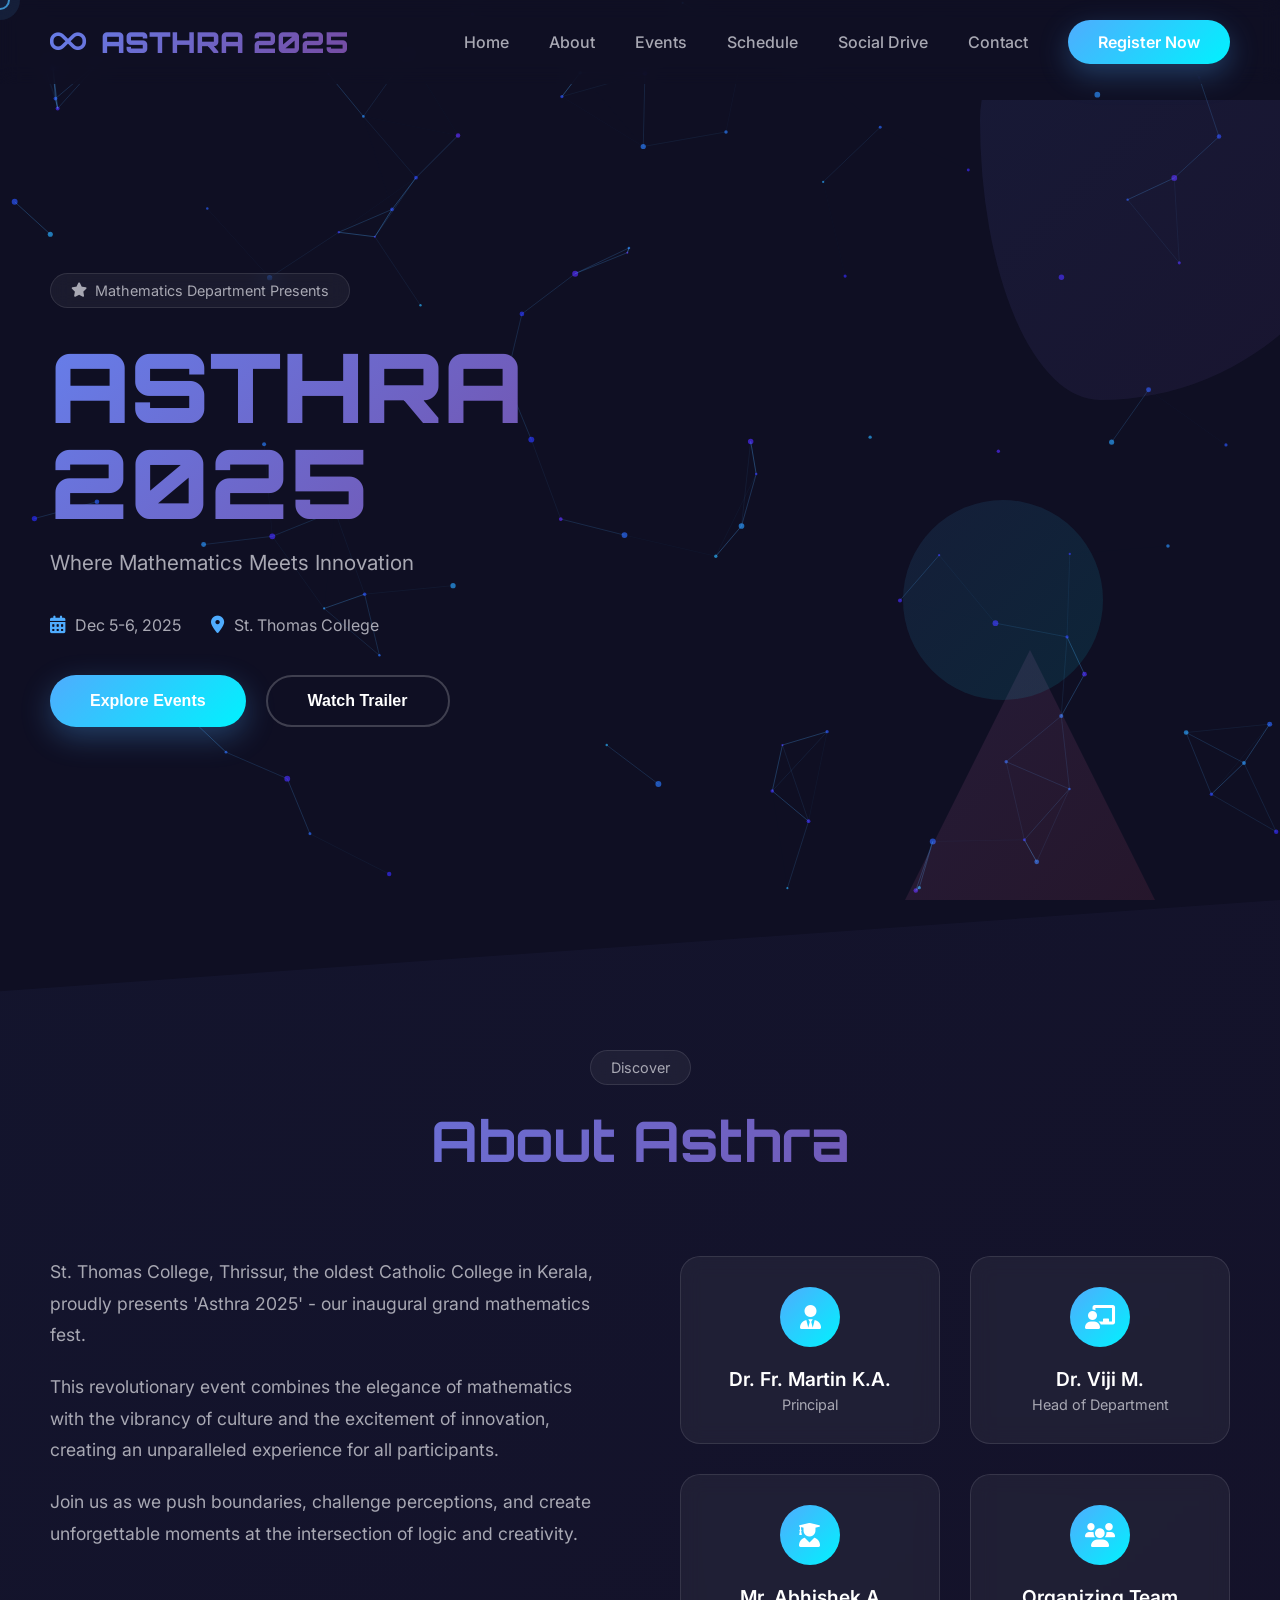
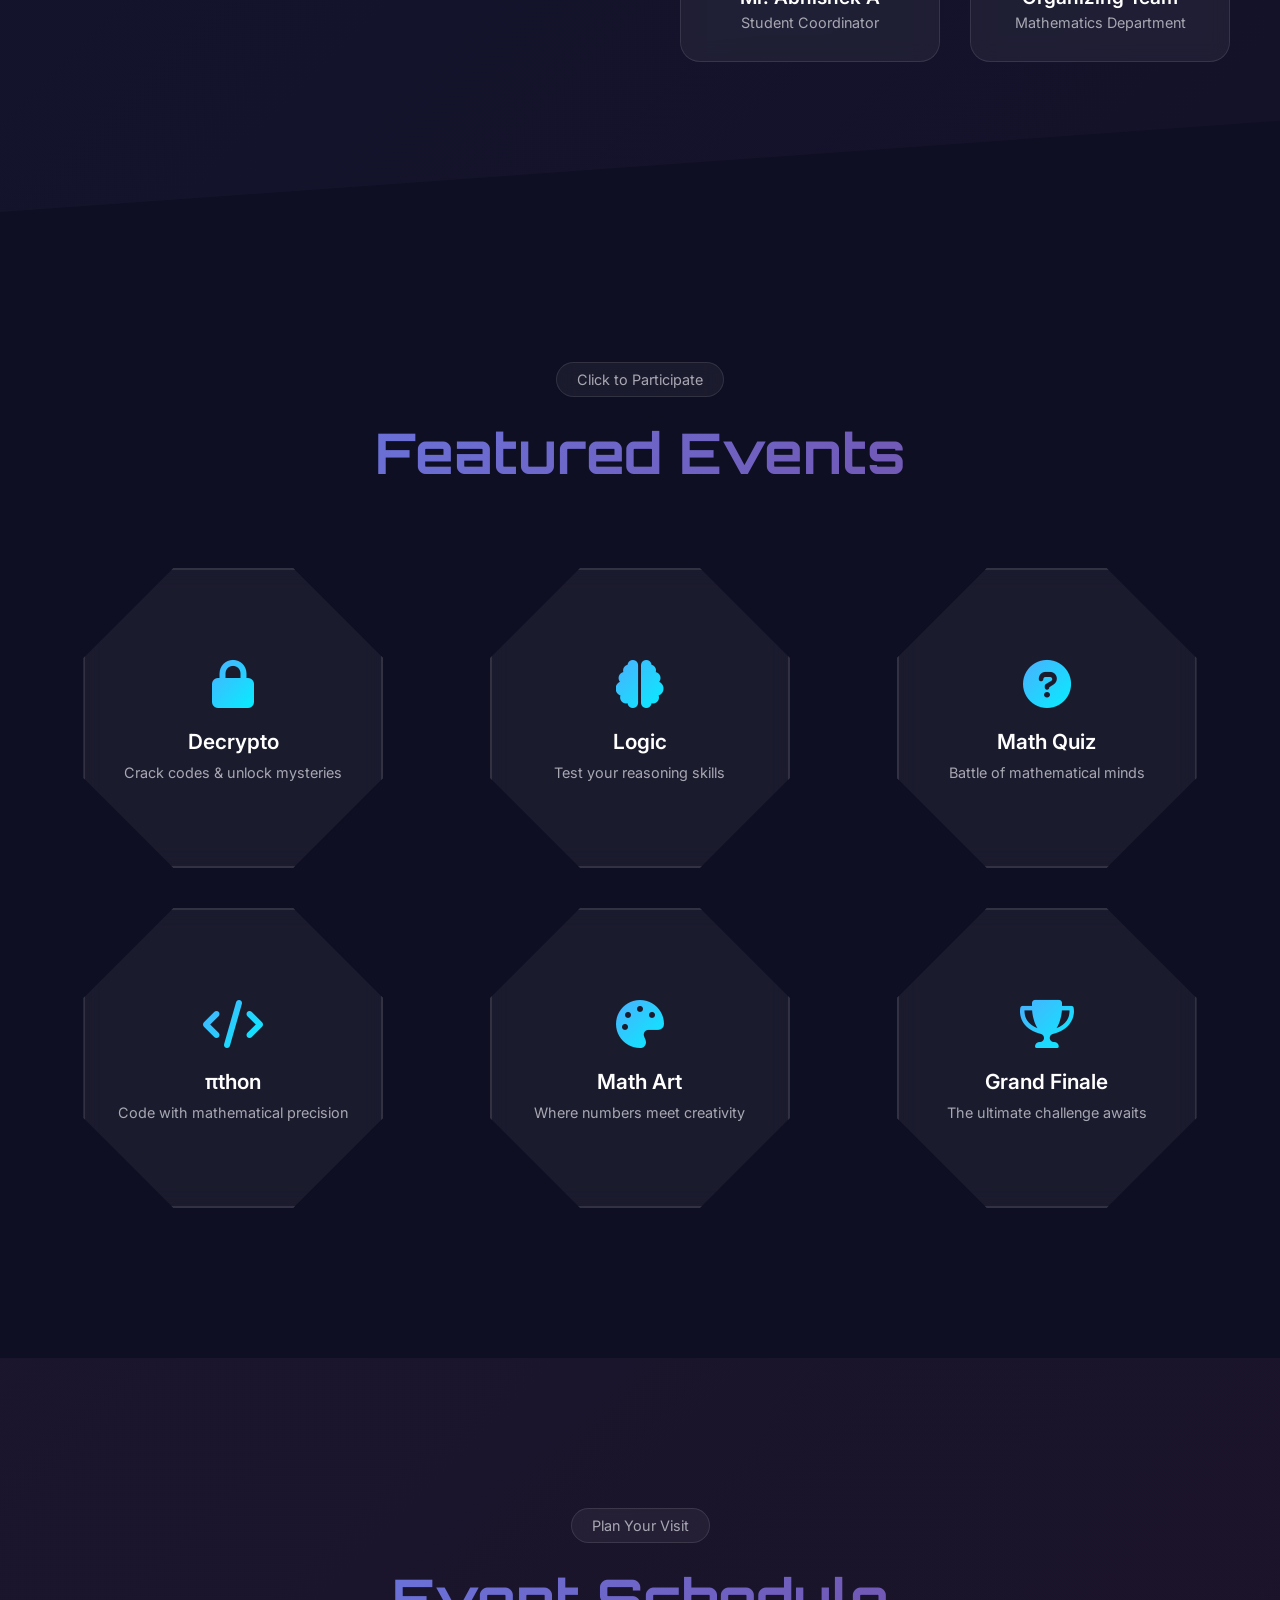
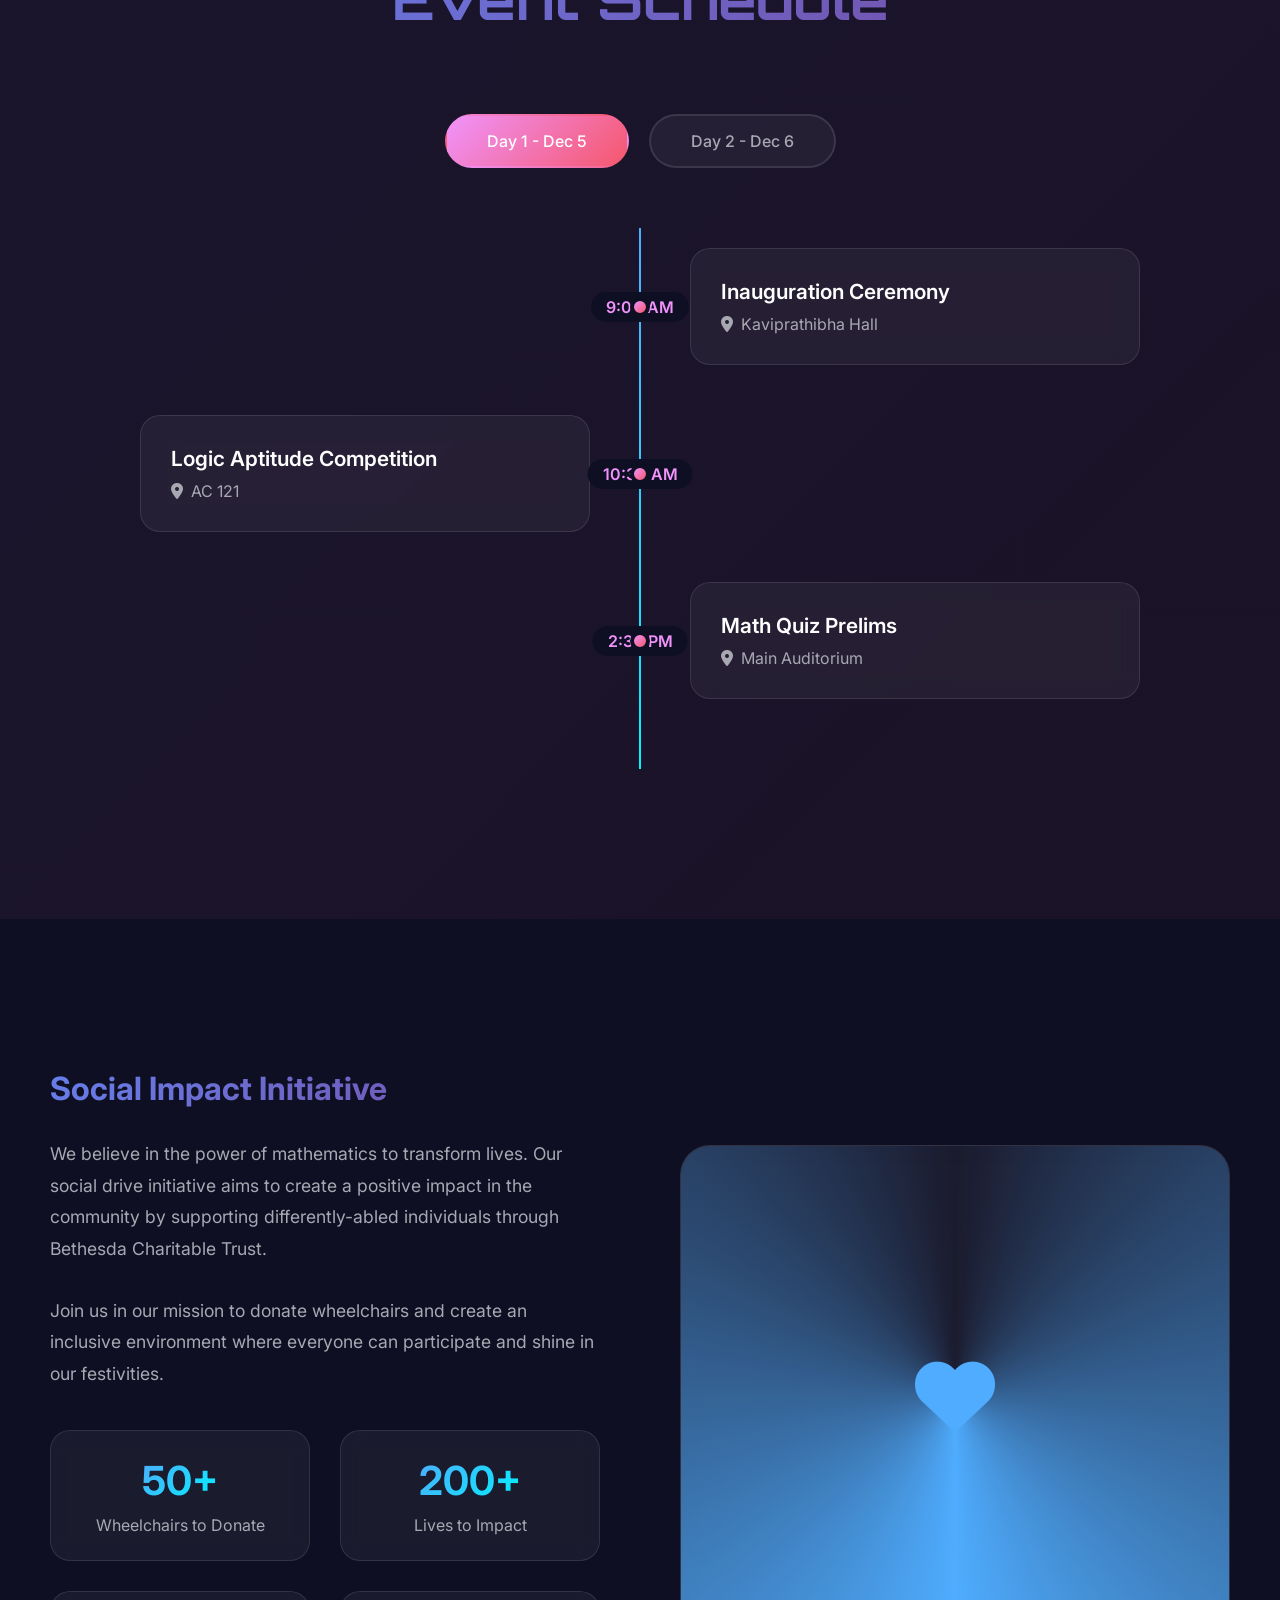
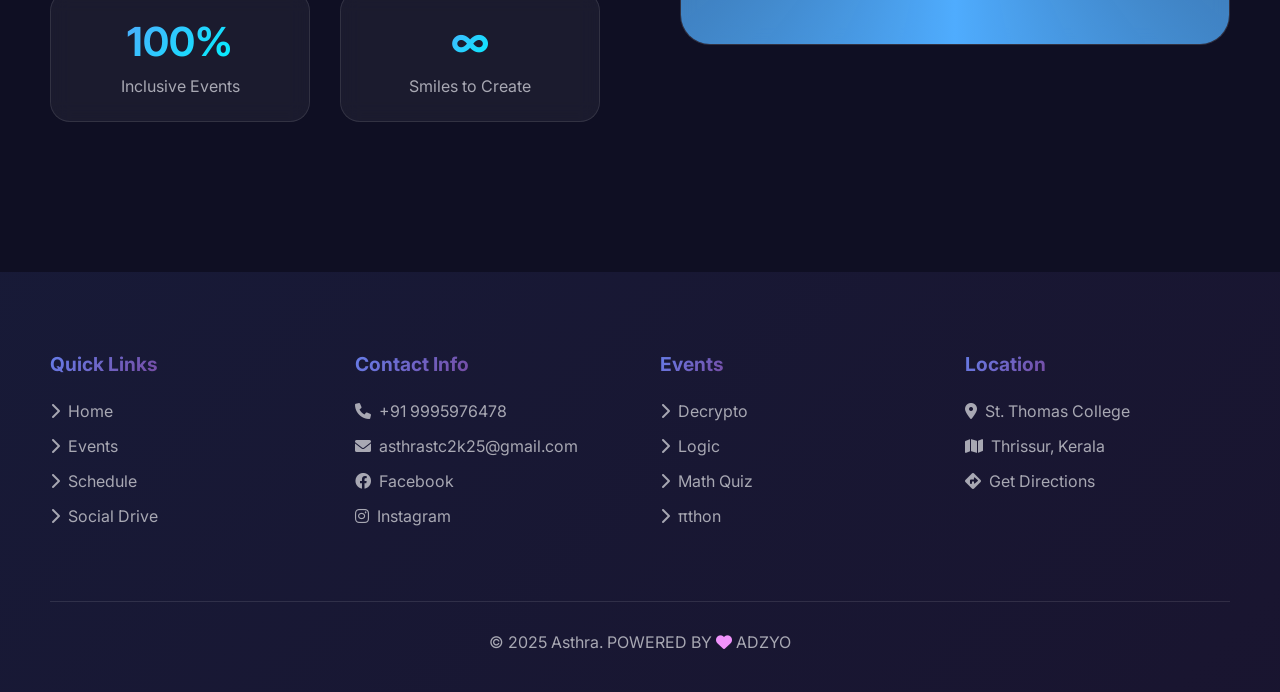
==== index.html @ a6752605 "Update and rename home.html to index.html" ====
<!DOCTYPE html>
<html lang="en">
<head>
    <meta charset="UTF-8">
    <meta name="viewport" content="width=device-width, initial-scale=1.0">
    <title>ASTHRA 2025 - Mathematical Universe</title>
    <link rel="stylesheet" href="https://cdnjs.cloudflare.com/ajax/libs/font-awesome/6.0.0/css/all.min.css">
    <style>
        @import url('https://fonts.googleapis.com/css2?family=Orbitron:wght@400;700;900&family=Inter:wght@300;400;500;600;700&display=swap');
        
        :root {
            --primary-gradient: linear-gradient(135deg, #667eea 0%, #764ba2 100%);
            --secondary-gradient: linear-gradient(135deg, #f093fb 0%, #f5576c 100%);
            --accent-gradient: linear-gradient(135deg, #4facfe 0%, #00f2fe 100%);
            --dark-bg: #0f0f23;
            --glass-bg: rgba(255, 255, 255, 0.05);
            --text-primary: #ffffff;
            --text-secondary: #a8a8b3;
            --neon-purple: #764ba2;
            --neon-pink: #f093fb;
            --neon-cyan: #4facfe;
        }

        * {
            margin: 0;
            padding: 0;
            box-sizing: border-box;
        }

        body {
            font-family: 'Inter', sans-serif;
            background: var(--dark-bg);
            color: var(--text-primary);
            overflow-x: hidden;
            cursor: none;
        }

        /* Custom Cursor */
        .cursor {
            width: 20px;
            height: 20px;
            border: 2px solid var(--neon-cyan);
            border-radius: 50%;
            position: fixed;
            transform: translate(-50%, -50%);
            pointer-events: none;
            transition: all 0.1s ease;
            z-index: 9999;
            mix-blend-mode: difference;
        }

        .cursor-follower {
            width: 40px;
            height: 40px;
            background: rgba(79, 172, 254, 0.1);
            border-radius: 50%;
            position: fixed;
            transform: translate(-50%, -50%);
            pointer-events: none;
            transition: all 0.3s ease;
            z-index: 9998;
        }

        /* Particle Background */
        #particles-canvas {
            position: fixed;
            top: 0;
            left: 0;
            width: 100%;
            height: 100%;
            z-index: -1;
        }

        /* Modern Navigation */
        .nav-container {
            position: fixed;
            top: 0;
            left: 0;
            width: 100%;
            padding: 20px 50px;
            z-index: 1000;
            backdrop-filter: blur(10px);
            transition: all 0.3s ease;
            background: rgba(15, 15, 35, 0.8);
        }

        .nav-wrapper {
            display: flex;
            justify-content: space-between;
            align-items: center;
            max-width: 1400px;
            margin: 0 auto;
        }

        .logo-container {
            display: flex;
            align-items: center;
            gap: 15px;
            font-family: 'Orbitron', monospace;
            font-weight: 900;
            font-size: 1.8rem;
            background: var(--primary-gradient);
            -webkit-background-clip: text;
            -webkit-text-fill-color: transparent;
            animation: glow 2s ease-in-out infinite alternate;
        }

        @keyframes glow {
            from { filter: drop-shadow(0 0 10px rgba(118, 75, 162, 0.5)); }
            to { filter: drop-shadow(0 0 20px rgba(118, 75, 162, 0.8)); }
        }

        .nav-menu {
            display: flex;
            gap: 40px;
            align-items: center;
        }

        .nav-link {
            color: var(--text-secondary);
            text-decoration: none;
            font-weight: 500;
            position: relative;
            transition: all 0.3s ease;
            padding: 5px 0;
        }

        .nav-link::before {
            content: '';
            position: absolute;
            bottom: 0;
            left: 0;
            width: 0;
            height: 2px;
            background: var(--accent-gradient);
            transition: width 0.3s ease;
        }

        .nav-link:hover {
            color: var(--text-primary);
        }

        .nav-link:hover::before {
            width: 100%;
        }

        .nav-cta {
            background: var(--accent-gradient);
            padding: 12px 30px;
            border-radius: 50px;
            color: white;
            text-decoration: none;
            font-weight: 600;
            transition: all 0.3s ease;
            box-shadow: 0 10px 30px rgba(79, 172, 254, 0.3);
        }

        .nav-cta:hover {
            transform: translateY(-3px);
            box-shadow: 0 15px 40px rgba(79, 172, 254, 0.4);
        }

        .menu-toggle {
            display: none;
            flex-direction: column;
            gap: 4px;
            cursor: pointer;
            padding: 5px;
        }

        .menu-toggle span {
            width: 25px;
            height: 3px;
            background: var(--text-primary);
            transition: all 0.3s ease;
        }

        /* Hero Section with Split Design - FIXED PADDING */
        .hero-section {
            min-height: 100vh;
            display: flex;
            position: relative;
            overflow: hidden;
            padding-top: 100px; /* Added padding to account for fixed nav */
        }

        .hero-left {
            flex: 1;
            display: flex;
            flex-direction: column;
            justify-content: center;
            align-items: flex-start;
            padding: 0 50px;
            position: relative;
            z-index: 2;
            text-align: left;
        }

        .hero-right {
            flex: 1;
            position: relative;
            overflow: hidden;
            display: flex;
            align-items: center;
            justify-content: center;
        }

        .hero-badge {
            display: inline-flex;
            align-items: center;
            gap: 8px;
            padding: 8px 20px;
            background: var(--glass-bg);
            backdrop-filter: blur(10px);
            border: 1px solid rgba(255, 255, 255, 0.1);
            border-radius: 50px;
            margin-bottom: 30px;
            font-size: 0.9rem;
            color: var(--text-secondary);
            animation: slideInLeft 1s ease;
        }

        @keyframes slideInLeft {
            from {
                opacity: 0;
                transform: translateX(-50px);
            }
            to {
                opacity: 1;
                transform: translateX(0);
            }
        }

        .hero-title {
            font-family: 'Orbitron', monospace;
            font-size: clamp(3rem, 8vw, 6rem);
            font-weight: 900;
            line-height: 1;
            margin-bottom: 20px;
            background: var(--primary-gradient);
            -webkit-background-clip: text;
            -webkit-text-fill-color: transparent;
            animation: slideInLeft 1s ease 0.2s both;
            text-align: left;
        }

        .hero-subtitle {
            font-size: 1.3rem;
            color: var(--text-secondary);
            margin-bottom: 40px;
            animation: slideInLeft 1s ease 0.4s both;
            text-align: left;
        }

        .hero-info {
            display: flex;
            flex-wrap: wrap;
            gap: 30px;
            margin-bottom: 40px;
            animation: slideInLeft 1s ease 0.6s both;
            align-items: center;
        }

        .info-item {
            display: flex;
            align-items: center;
            gap: 10px;
            color: var(--text-secondary);
        }

        .info-item i {
            color: var(--neon-cyan);
            font-size: 1.1rem;
        }

        .hero-cta-group {
            display: flex;
            gap: 20px;
            animation: slideInLeft 1s ease 0.8s both;
            flex-wrap: wrap;
        }

        .btn-primary {
            padding: 15px 40px;
            background: var(--accent-gradient);
            border: none;
            border-radius: 50px;
            color: white;
            font-weight: 600;
            font-size: 1rem;
            cursor: pointer;
            transition: all 0.3s ease;
            box-shadow: 0 10px 30px rgba(79, 172, 254, 0.3);
            display: inline-flex;
            align-items: center;
            justify-content: center;
        }

        .btn-primary:hover {
            transform: translateY(-3px);
            box-shadow: 0 15px 40px rgba(79, 172, 254, 0.4);
        }

        .btn-secondary {
            padding: 15px 40px;
            background: transparent;
            border: 2px solid rgba(255, 255, 255, 0.2);
            border-radius: 50px;
            color: white;
            font-weight: 600;
            font-size: 1rem;
            cursor: pointer;
            transition: all 0.3s ease;
            display: inline-flex;
            align-items: center;
            justify-content: center;
        }

        .btn-secondary:hover {
            background: var(--glass-bg);
            backdrop-filter: blur(10px);
            border-color: var(--neon-cyan);
        }

        /* Geometric Background */
        .geometric-bg {
            position: absolute;
            top: 0;
            left: 0;
            width: 100%;
            height: 100%;
            display: flex;
            align-items: center;
            justify-content: center;
        }

        .geo-shape {
            position: absolute;
            background: var(--primary-gradient);
            opacity: 0.1;
        }

        .shape-1 {
            width: 400px;
            height: 400px;
            border-radius: 30% 70% 70% 30% / 30% 30% 70% 70%;
            top: -100px;
            right: -100px;
            animation: morph 15s ease-in-out infinite;
        }

        .shape-2 {
            width: 300px;
            height: 300px;
            background: var(--secondary-gradient);
            clip-path: polygon(50% 0%, 0% 100%, 100% 100%);
            bottom: -50px;
            right: 100px;
            animation: float 20s ease-in-out infinite;
        }

        .shape-3 {
            width: 200px;
            height: 200px;
            background: var(--accent-gradient);
            border-radius: 50%;
            top: 50%;
            right: 30%;
            animation: pulse 10s ease-in-out infinite;
        }

        @keyframes morph {
            0%, 100% { border-radius: 30% 70% 70% 30% / 30% 30% 70% 70%; }
            50% { border-radius: 70% 30% 30% 70% / 70% 70% 30% 30%; }
        }

        @keyframes float {
            0%, 100% { transform: translateY(0) rotate(0deg); }
            50% { transform: translateY(-30px) rotate(180deg); }
        }

        @keyframes pulse {
            0%, 100% { transform: scale(1); opacity: 0.1; }
            50% { transform: scale(1.2); opacity: 0.2; }
        }

        /* About Section with Diagonal Design */
        .about-section {
            padding: 150px 50px;
            position: relative;
            background: linear-gradient(135deg, rgba(102, 126, 234, 0.05) 0%, rgba(118, 75, 162, 0.05) 100%);
            clip-path: polygon(0 10%, 100% 0, 100% 90%, 0 100%);
        }

        .section-header {
            text-align: center;
            margin-bottom: 80px;
        }

        .section-label {
            display: inline-block;
            padding: 8px 20px;
            background: var(--glass-bg);
            backdrop-filter: blur(10px);
            border: 1px solid rgba(255, 255, 255, 0.1);
            border-radius: 50px;
            margin-bottom: 20px;
            font-size: 0.9rem;
            color: var(--text-secondary);
        }

        .section-title {
            font-family: 'Orbitron', monospace;
            font-size: clamp(2rem, 5vw, 3.5rem);
            font-weight: 700;
            background: var(--primary-gradient);
            -webkit-background-clip: text;
            -webkit-text-fill-color: transparent;
            margin-bottom: 20px;
        }

        .about-content {
            display: grid;
            grid-template-columns: 1fr 1fr;
            gap: 80px;
            align-items: start;
            max-width: 1200px;
            margin: 0 auto;
        }

        .about-text {
            font-size: 1.1rem;
            line-height: 1.8;
            color: var(--text-secondary);
            text-align: left;
        }

        .about-text p {
            margin-bottom: 20px;
        }

        .team-grid {
            display: grid;
            grid-template-columns: repeat(2, 1fr);
            gap: 30px;
            align-items: stretch;
        }

        .team-card {
            background: var(--glass-bg);
            backdrop-filter: blur(10px);
            border: 1px solid rgba(255, 255, 255, 0.1);
            border-radius: 20px;
            padding: 30px;
            text-align: center;
            transition: all 0.3s ease;
            display: flex;
            flex-direction: column;
            align-items: center;
            justify-content: center;
        }

        .team-card:hover {
            transform: translateY(-10px);
            border-color: var(--neon-cyan);
            box-shadow: 0 20px 40px rgba(79, 172, 254, 0.2);
        }

        .team-icon {
            width: 60px;
            height: 60px;
            margin: 0 auto 20px;
            background: var(--accent-gradient);
            border-radius: 50%;
            display: flex;
            align-items: center;
            justify-content: center;
            font-size: 1.5rem;
        }

        .team-name {
            font-size: 1.2rem;
            font-weight: 600;
            margin-bottom: 5px;
        }

        .team-role {
            color: var(--text-secondary);
            font-size: 0.9rem;
        }

        /* Events Section with Hexagon Grid */
        .events-section {
            padding: 150px 50px;
            position: relative;
        }

        .events-container {
            max-width: 1200px;
            margin: 0 auto;
        }

        .hexagon-grid {
            display: grid;
            grid-template-columns: repeat(3, 1fr);
            gap: 40px;
            margin-top: 60px;
            justify-items: center;
            align-items: center;
        }

        .hexagon-card {
            position: relative;
            width: 100%;
            max-width: 300px;
            height: 300px;
            clip-path: polygon(30% 0%, 70% 0%, 100% 30%, 100% 70%, 70% 100%, 30% 100%, 0% 70%, 0% 30%);
            background: var(--glass-bg);
            backdrop-filter: blur(10px);
            border: 2px solid rgba(255, 255, 255, 0.1);
            transition: all 0.3s ease;
            cursor: pointer;
            display: flex;
            align-items: center;
            justify-content: center;
        }

        .hexagon-card:hover {
            transform: scale(1.05);
            border-color: var(--neon-cyan);
            box-shadow: 0 0 30px rgba(79, 172, 254, 0.3);
        }

        .hexagon-content {
            position: relative;
            text-align: center;
            padding: 20px;
            display: flex;
            flex-direction: column;
            align-items: center;
            justify-content: center;
        }

        .hexagon-icon {
            font-size: 3rem;
            margin-bottom: 15px;
            background: var(--accent-gradient);
            -webkit-background-clip: text;
            -webkit-text-fill-color: transparent;
        }

        .hexagon-title {
            font-size: 1.3rem;
            font-weight: 600;
            margin-bottom: 10px;
        }

        .hexagon-desc {
            color: var(--text-secondary);
            font-size: 0.9rem;
        }

        /* Schedule Section with Timeline */
        .schedule-section {
            padding: 150px 50px;
            background: linear-gradient(135deg, rgba(240, 147, 251, 0.05) 0%, rgba(245, 87, 108, 0.05) 100%);
            position: relative;
        }

        .schedule-container {
            max-width: 1000px;
            margin: 0 auto;
        }

        .day-tabs {
            display: flex;
            justify-content: center;
            gap: 20px;
            margin-bottom: 60px;
            flex-wrap: wrap;
        }

        .day-tab {
            padding: 15px 40px;
            background: var(--glass-bg);
            backdrop-filter: blur(10px);
            border: 2px solid rgba(255, 255, 255, 0.1);
            border-radius: 50px;
            color: var(--text-secondary);
            cursor: pointer;
            transition: all 0.3s ease;
            font-weight: 500;
        }

        .day-tab.active {
            background: var(--secondary-gradient);
            border-color: transparent;
            color: white;
        }

        .timeline {
            position: relative;
            padding: 20px 0;
        }

        .timeline::before {
            content: '';
            position: absolute;
            left: 50%;
            top: 0;
            bottom: 0;
            width: 2px;
            background: var(--accent-gradient);
            transform: translateX(-50%);
        }

        .timeline-item {
            position: relative;
            margin-bottom: 50px;
            display: flex;
            align-items: center;
        }

        .timeline-item:nth-child(odd) {
            flex-direction: row-reverse;
        }

        .timeline-content {
            width: 45%;
            background: var(--glass-bg);
            backdrop-filter: blur(10px);
            border: 1px solid rgba(255, 255, 255, 0.1);
            border-radius: 20px;
            padding: 30px;
            position: relative;
            transition: all 0.3s ease;
        }

        .timeline-content:hover {
            transform: scale(1.02);
            border-color: var(--neon-pink);
            box-shadow: 0 15px 30px rgba(240, 147, 251, 0.2);
        }

        .timeline-dot {
            position: absolute;
            left: 50%;
            transform: translateX(-50%);
            width: 20px;
            height: 20px;
            background: var(--secondary-gradient);
            border-radius: 50%;
            border: 4px solid var(--dark-bg);
            z-index: 1;
        }

        .timeline-time {
            position: absolute;
            top: 50%;
            left: 50%;
            transform: translate(-50%, -50%);
            background: var(--dark-bg);
            padding: 5px 15px;
            border-radius: 20px;
            font-weight: 600;
            color: var(--neon-pink);
            white-space: nowrap;
        }

        .timeline-title {
            font-size: 1.3rem;
            font-weight: 600;
            margin-bottom: 10px;
        }

        .timeline-venue {
            color: var(--text-secondary);
            display: flex;
            align-items: center;
            gap: 8px;
        }

        /* Social Drive Section */
        .social-section {
            padding: 150px 50px;
            position: relative;
        }

        .social-container {
            max-width: 1200px;
            margin: 0 auto;
            display: grid;
            grid-template-columns: 1fr 1fr;
            gap: 80px;
            align-items: center;
        }

        .social-content {
            text-align: left;
        }

        .social-content h3 {
            font-size: 2rem;
            margin-bottom: 30px;
            background: var(--primary-gradient);
            -webkit-background-clip: text;
            -webkit-text-fill-color: transparent;
        }

        .social-content p {
            font-size: 1.1rem;
            line-height: 1.8;
            color: var(--text-secondary);
            margin-bottom: 30px;
        }

        .social-stats {
            display: grid;
            grid-template-columns: repeat(2, 1fr);
            gap: 30px;
            margin-top: 40px;
        }

        .stat-card {
            background: var(--glass-bg);
            backdrop-filter: blur(10px);
            border: 1px solid rgba(255, 255, 255, 0.1);
            border-radius: 20px;
            padding: 25px;
            text-align: center;
            display: flex;
            flex-direction: column;
            align-items: center;
            justify-content: center;
        }

        .stat-number {
            font-size: 2.5rem;
            font-weight: 700;
            background: var(--accent-gradient);
            -webkit-background-clip: text;
            -webkit-text-fill-color: transparent;
            margin-bottom: 10px;
        }

        .stat-label {
            color: var(--text-secondary);
        }

        .social-visual {
            position: relative;
            height: 500px;
            background: var(--glass-bg);
            backdrop-filter: blur(10px);
            border: 1px solid rgba(255, 255, 255, 0.1);
            border-radius: 30px;
            overflow: hidden;
            display: flex;
            align-items: center;
            justify-content: center;
        }

        .social-visual::before {
            content: '';
            position: absolute;
            top: -50%;
            left: -50%;
            width: 200%;
            height: 200%;
            background: conic-gradient(from 0deg, transparent, var(--neon-cyan), transparent);
            animation: rotate 10s linear infinite;
        }

        @keyframes rotate {
            100% { transform: rotate(360deg); }
        }

        .social-icon {
            font-size: 5rem;
            color: var(--neon-cyan);
            z-index: 1;
            animation: pulse 2s ease-in-out infinite;
        }

        /* Footer */
        .footer {
            padding: 80px 50px 40px;
            background: linear-gradient(135deg, rgba(102, 126, 234, 0.1) 0%, rgba(118, 75, 162, 0.1) 100%);
            position: relative;
            overflow: hidden;
        }

        .footer-content {
            max-width: 1200px;
            margin: 0 auto;
            display: grid;
            grid-template-columns: repeat(4, 1fr);
            gap: 40px;
            margin-bottom: 60px;
        }

        .footer-column {
            display: flex;
            flex-direction: column;
            align-items: flex-start;
        }

        .footer-column h4 {
            font-size: 1.2rem;
            margin-bottom: 25px;
            background: var(--primary-gradient);
            -webkit-background-clip: text;
            -webkit-text-fill-color: transparent;
        }

        .footer-links {
            list-style: none;
            width: 100%;
        }

        .footer-links li {
            margin-bottom: 15px;
            width: 100%;
        }

        .footer-links a {
            color: var(--text-secondary);
            text-decoration: none;
            transition: all 0.3s ease;
            display: inline-flex;
            align-items: center;
            gap: 8px;
        }

        .footer-links a:hover {
            color: var(--neon-cyan);
            transform: translateX(5px);
        }

        .footer-bottom {
            text-align: center;
            padding-top: 30px;
            border-top: 1px solid rgba(255, 255, 255, 0.1);
            color: var(--text-secondary);
        }

        /* Responsive Design */
        @media (max-width: 1024px) {
            .nav-menu {
                gap: 20px;
            }
            
            .about-content {
                grid-template-columns: 1fr;
                gap: 50px;
            }
            
            .hexagon-grid {
                grid-template-columns: repeat(2, 1fr);
            }
            
            .social-container {
                grid-template-columns: 1fr;
            }
            
            .footer-content {
                grid-template-columns: repeat(2, 1fr);
            }
        }

        @media (max-width: 768px) {
            .nav-container {
                padding: 15px 20px;
            }
            
            .nav-menu {
                display: none;
            }
            
            .menu-toggle {
                display: flex;
            }
            
            .hero-section {
                flex-direction: column;
                padding-top: 80px; /* Reduced padding for mobile */
            }
            
            .hero-left, .hero-right {
                flex: none;
                width: 100%;
            }
            
            .hero-left {
                padding: 50px 20px;
                align-items: center;
                text-align: center;
            }
            
            .hero-title {
                font-size: 3rem;
                text-align: center;
            }
            
            .hero-subtitle {
                text-align: center;
            }
            
            .hero-info {
                justify-content: center;
            }
            
            .hexagon-grid {
                grid-template-columns: 1fr;
            }
            
            .timeline::before {
                left: 30px;
            }
            
            .timeline-item {
                flex-direction: column !important;
                align-items: flex-start !important;
                padding-left: 60px;
            }
            
            .timeline-content {
                width: 100%;
            }
            
            .timeline-dot {
                left: 30px;
            }
            
            .timeline-time {
                left: 80px;
                transform: translateY(-50%);
            }
            
            .footer-content {
                grid-template-columns: 1fr;
            }
        }
    </style>
</head>
<body>
    <!-- Custom Cursor -->
    <div class="cursor"></div>
    <div class="cursor-follower"></div>

    <!-- Particle Background -->
    <canvas id="particles-canvas"></canvas>

    <!-- Navigation -->
    <nav class="nav-container">
        <div class="nav-wrapper">
            <div class="logo-container">
                <i class="fas fa-infinity"></i>
                ASTHRA 2025
            </div>
            <div class="nav-menu">
                <a href="#home" class="nav-link">Home</a>
                <a href="#about" class="nav-link">About</a>
                <a href="#events" class="nav-link">Events</a>
                <a href="#schedule" class="nav-link">Schedule</a>
                <a href="#social" class="nav-link">Social Drive</a>
                <a href="#contact" class="nav-link">Contact</a>
                <a href="#" class="nav-cta">Register Now</a>
            </div>
            <div class="menu-toggle">
                <span></span>
                <span></span>
                <span></span>
            </div>
        </div>
    </nav>

    <!-- Hero Section -->
    <section id="home" class="hero-section">
        <div class="hero-left">
            <div class="hero-badge">
                <i class="fas fa-star"></i> Mathematics Department Presents
            </div>
            <h1 class="hero-title">ASTHRA 2025</h1>
            <p class="hero-subtitle">Where Mathematics Meets Innovation</p>
            <div class="hero-info">
                <div class="info-item">
                    <i class="fas fa-calendar-alt"></i>
                    <span>Dec 5-6, 2025</span>
                </div>
                <div class="info-item">
                    <i class="fas fa-map-marker-alt"></i>
                    <span>St. Thomas College</span>
                </div>
            </div>
            <div class="hero-cta-group">
                <button class="btn-primary">Explore Events</button>
                <button class="btn-secondary">Watch Trailer</button>
            </div>
        </div>
        <div class="hero-right">
            <div class="geometric-bg">
                <div class="geo-shape shape-1"></div>
                <div class="geo-shape shape-2"></div>
                <div class="geo-shape shape-3"></div>
            </div>
        </div>
    </section>

    <!-- About Section -->
    <section id="about" class="about-section">
        <div class="section-header">
            <div class="section-label">Discover</div>
            <h2 class="section-title">About Asthra</h2>
        </div>
        <div class="about-content">
            <div class="about-text">
                <p>St. Thomas College, Thrissur, the oldest Catholic College in Kerala, proudly presents 'Asthra 2025' - our inaugural grand mathematics fest.</p>
                <p>This revolutionary event combines the elegance of mathematics with the vibrancy of culture and the excitement of innovation, creating an unparalleled experience for all participants.</p>
                <p>Join us as we push boundaries, challenge perceptions, and create unforgettable moments at the intersection of logic and creativity.</p>
            </div>
            <div class="team-grid">
                <div class="team-card">
                    <div class="team-icon">
                        <i class="fas fa-user-tie"></i>
                    </div>
                    <h3 class="team-name">Dr. Fr. Martin K.A.</h3>
                    <p class="team-role">Principal</p>
                </div>
                <div class="team-card">
                    <div class="team-icon">
                        <i class="fas fa-chalkboard-teacher"></i>
                    </div>
                    <h3 class="team-name">Dr. Viji M.</h3>
                    <p class="team-role">Head of Department</p>
                </div>
                <div class="team-card">
                    <div class="team-icon">
                        <i class="fas fa-user-graduate"></i>
                    </div>
                    <h3 class="team-name">Mr. Abhishek A</h3>
                    <p class="team-role">Student Coordinator</p>
                </div>
                <div class="team-card">
                    <div class="team-icon">
                        <i class="fas fa-users"></i>
                    </div>
                    <h3 class="team-name">Organizing Team</h3>
                    <p class="team-role">Mathematics Department</p>
                </div>
            </div>
        </div>
    </section>

    <!-- Events Section -->
    <section id="events" class="events-section">
        <div class="events-container">
            <div class="section-header">
                <div class="section-label">Click to Participate</div>
                <h2 class="section-title">Featured Events</h2>
            </div>
            <div class="hexagon-grid">
                <div class="hexagon-card">
                    <div class="hexagon-content">
                        <div class="hexagon-icon">
                            <i class="fas fa-lock"></i>
                        </div>
                        <h3 class="hexagon-title">Decrypto</h3>
                        <p class="hexagon-desc">Crack codes & unlock mysteries</p>
                    </div>
                </div>
                <div class="hexagon-card">
                    <div class="hexagon-content">
                        <div class="hexagon-icon">
                            <i class="fas fa-brain"></i>
                        </div>
                        <h3 class="hexagon-title">Logic</h3>
                        <p class="hexagon-desc">Test your reasoning skills</p>
                    </div>
                </div>
                <div class="hexagon-card">
                    <div class="hexagon-content">
                        <div class="hexagon-icon">
                            <i class="fas fa-question-circle"></i>
                        </div>
                        <h3 class="hexagon-title">Math Quiz</h3>
                        <p class="hexagon-desc">Battle of mathematical minds</p>
                    </div>
                </div>
                <div class="hexagon-card">
                    <div class="hexagon-content">
                        <div class="hexagon-icon">
                            <i class="fas fa-code"></i>
                        </div>
                        <h3 class="hexagon-title">πthon</h3>
                        <p class="hexagon-desc">Code with mathematical precision</p>
                    </div>
                </div>
                <div class="hexagon-card">
                    <div class="hexagon-content">
                        <div class="hexagon-icon">
                            <i class="fas fa-palette"></i>
                        </div>
                        <h3 class="hexagon-title">Math Art</h3>
                        <p class="hexagon-desc">Where numbers meet creativity</p>
                    </div>
                </div>
                <div class="hexagon-card">
                    <div class="hexagon-content">
                        <div class="hexagon-icon">
                            <i class="fas fa-trophy"></i>
                        </div>
                        <h3 class="hexagon-title">Grand Finale</h3>
                        <p class="hexagon-desc">The ultimate challenge awaits</p>
                    </div>
                </div>
            </div>
        </div>
    </section>

    <!-- Schedule Section -->
    <section id="schedule" class="schedule-section">
        <div class="schedule-container">
            <div class="section-header">
                <div class="section-label">Plan Your Visit</div>
                <h2 class="section-title">Event Schedule</h2>
            </div>
            <div class="day-tabs">
                <div class="day-tab active" onclick="showDay('day1', this)">Day 1 - Dec 5</div>
                    <div class="day-tab" onclick="showDay('day2', this)">Day 2 - Dec 6</div>
            </div>
            <div class="timeline" id="day1">
                <div class="timeline-item">
                    <div class="timeline-content">
                        <h3 class="timeline-title">Inauguration Ceremony</h3>
                        <p class="timeline-venue">
                            <i class="fas fa-map-marker-alt"></i> Kaviprathibha Hall
                        </p>
                    </div>
                    <div class="timeline-dot"></div>
                    <div class="timeline-time">9:00 AM</div>
                </div>
                <div class="timeline-item">
                    <div class="timeline-content">
                        <h3 class="timeline-title">Logic Aptitude Competition</h3>
                        <p class="timeline-venue">
                            <i class="fas fa-map-marker-alt"></i> AC 121
                        </p>
                    </div>
                    <div class="timeline-dot"></div>
                    <div class="timeline-time">10:30 AM</div>
                </div>
                <div class="timeline-item">
                    <div class="timeline-content">
                        <h3 class="timeline-title">Math Quiz Prelims</h3>
                        <p class="timeline-venue">
                            <i class="fas fa-map-marker-alt"></i> Main Auditorium
                        </p>
                    </div>
                    <div class="timeline-dot"></div>
                    <div class="timeline-time">2:30 PM</div>
                </div>
            </div>
            <div class="timeline" id="day2" style="display: none;">
                <div class="timeline-item">
                    <div class="timeline-content">
                        <h3 class="timeline-title">Python Coding Challenge</h3>
                        <p class="timeline-venue">
                            <i class="fas fa-map-marker-alt"></i> Data Science Lab
                        </p>
                    </div>
                    <div class="timeline-dot"></div>
                    <div class="timeline-time">9:15 AM</div>
                </div>
                <div class="timeline-item">
                    <div class="timeline-content">
                        <h3 class="timeline-title">Decrypto Finals</h3>
                        <p class="timeline-venue">
                            <i class="fas fa-map-marker-alt"></i> Computer Lab
                        </p>
                    </div>
                    <div class="timeline-dot"></div>
                    <div class="timeline-time">11:00 AM</div>
                </div>
                <div class="timeline-item">
                    <div class="timeline-content">
                        <h3 class="timeline-title">Valedictory Ceremony</h3>
                        <p class="timeline-venue">
                            <i class="fas fa-map-marker-alt"></i> Main Auditorium
                        </p>
                    </div>
                    <div class="timeline-dot"></div>
                    <div class="timeline-time">6:00 PM</div>
                </div>
            </div>
        </div>
    </section>

    <!-- Social Drive Section -->
    <section id="social" class="social-section">
        <div class="social-container">
            <div class="social-content">
                <h3>Social Impact Initiative</h3>
                <p>We believe in the power of mathematics to transform lives. Our social drive initiative aims to create a positive impact in the community by supporting differently-abled individuals through Bethesda Charitable Trust.</p>
                <p>Join us in our mission to donate wheelchairs and create an inclusive environment where everyone can participate and shine in our festivities.</p>
                <div class="social-stats">
                    <div class="stat-card">
                        <div class="stat-number">50+</div>
                        <div class="stat-label">Wheelchairs to Donate</div>
                    </div>
                    <div class="stat-card">
                        <div class="stat-number">200+</div>
                        <div class="stat-label">Lives to Impact</div>
                    </div>
                    <div class="stat-card">
                        <div class="stat-number">100%</div>
                        <div class="stat-label">Inclusive Events</div>
                    </div>
                    <div class="stat-card">
                        <div class="stat-number">∞</div>
                        <div class="stat-label">Smiles to Create</div>
                    </div>
                </div>
            </div>
            <div class="social-visual">
                <i class="fas fa-heart social-icon"></i>
            </div>
        </div>
    </section>

    <!-- Footer -->
    <footer id="contact" class="footer">
        <div class="footer-content">
            <div class="footer-column">
                <h4>Quick Links</h4>
                <ul class="footer-links">
                    <li><a href="#home"><i class="fas fa-chevron-right"></i> Home</a></li>
                    <li><a href="#events"><i class="fas fa-chevron-right"></i> Events</a></li>
                    <li><a href="#schedule"><i class="fas fa-chevron-right"></i> Schedule</a></li>
                    <li><a href="#social"><i class="fas fa-chevron-right"></i> Social Drive</a></li>
                </ul>
            </div>
            <div class="footer-column">
                <h4>Contact Info</h4>
                <ul class="footer-links">
                    <li><a href="#"><i class="fas fa-phone"></i> +91 9995976478</a></li>
                    <li><a href="#"><i class="fas fa-envelope"></i> asthrastc2k25@gmail.com</a></li>
                    <li><a href="#"><i class="fab fa-facebook"></i> Facebook</a></li>
                    <li><a href="#"><i class="fab fa-instagram"></i> Instagram</a></li>
                </ul>
            </div>
            <div class="footer-column">
                <h4>Events</h4>
                <ul class="footer-links">
                    <li><a href="#"><i class="fas fa-chevron-right"></i> Decrypto</a></li>
                    <li><a href="#"><i class="fas fa-chevron-right"></i> Logic</a></li>
                    <li><a href="#"><i class="fas fa-chevron-right"></i> Math Quiz</a></li>
                    <li><a href="#"><i class="fas fa-chevron-right"></i> πthon</a></li>
                </ul>
            </div>
            <div class="footer-column">
                <h4>Location</h4>
                <ul class="footer-links">
                    <li><a href="#"><i class="fas fa-map-marker-alt"></i> St. Thomas College</a></li>
                    <li><a href="#"><i class="fas fa-map"></i> Thrissur, Kerala</a></li>
                    <li><a href="#"><i class="fas fa-directions"></i> Get Directions</a></li>
                </ul>
            </div>
        </div>
        <div class="footer-bottom">
            <p>&copy; 2025 Asthra. POWERED BY <i class="fas fa-heart" style="color: var(--neon-pink);"></i> ADZYO</p>
        </div>
    </footer>

    <script>
        // Custom Cursor
        const cursor = document.querySelector('.cursor');
        const cursorFollower = document.querySelector('.cursor-follower');

        document.addEventListener('mousemove', (e) => {
            cursor.style.left = e.clientX + 'px';
            cursor.style.top = e.clientY + 'px';
            
            setTimeout(() => {
                cursorFollower.style.left = e.clientX + 'px';
                cursorFollower.style.top = e.clientY + 'px';
            }, 100);
        });

        // Particle Background
        const canvas = document.getElementById('particles-canvas');
        const ctx = canvas.getContext('2d');
        canvas.width = window.innerWidth;
        canvas.height = window.innerHeight;

        const particles = [];
        const particleCount = 100;

        class Particle {
            constructor() {
                this.x = Math.random() * canvas.width;
                this.y = Math.random() * canvas.height;
                this.size = Math.random() * 2 + 1;
                this.speedX = Math.random() * 0.5 - 0.25;
                this.speedY = Math.random() * 0.5 - 0.25;
                this.color = `hsla(${Math.random() * 60 + 200}, 70%, 50%, 0.8)`;
            }

            update() {
                this.x += this.speedX;
                this.y += this.speedY;

                if (this.x > canvas.width) this.x = 0;
                if (this.x < 0) this.x = canvas.width;
                if (this.y > canvas.height) this.y = 0;
                if (this.y < 0) this.y = canvas.height;
            }

            draw() {
                ctx.fillStyle = this.color;
                ctx.beginPath();
                ctx.arc(this.x, this.y, this.size, 0, Math.PI * 2);
                ctx.fill();
            }
        }

        function initParticles() {
            for (let i = 0; i < particleCount; i++) {
                particles.push(new Particle());
            }
        }

        function animateParticles() {
            ctx.clearRect(0, 0, canvas.width, canvas.height);
            
            particles.forEach(particle => {
                particle.update();
                particle.draw();
            });

            // Draw connections
            particles.forEach((a, index) => {
                particles.slice(index + 1).forEach(b => {
                    const distance = Math.sqrt((a.x - b.x) ** 2 + (a.y - b.y) ** 2);
                    if (distance < 100) {
                        ctx.strokeStyle = `rgba(79, 172, 254, ${1 - distance / 100})`;
                        ctx.lineWidth = 0.5;
                        ctx.beginPath();
                        ctx.moveTo(a.x, a.y);
                        ctx.lineTo(b.x, b.y);
                        ctx.stroke();
                    }
                });
            });

            requestAnimationFrame(animateParticles);
        }

        initParticles();
        animateParticles();

        // Resize canvas
        window.addEventListener('resize', () => {
            canvas.width = window.innerWidth;
            canvas.height = window.innerHeight;
        });

        // Schedule Tabs
        function showDay(dayId, el) {
            const days = document.querySelectorAll('.timeline');
            const tabs = document.querySelectorAll('.day-tab');
            
            days.forEach(day => {
                day.style.display = 'none';
            });
            
            tabs.forEach(tab => {
                tab.classList.remove('active');
            });
            
            document.getElementById(dayId).style.display = 'block';
            if (el) el.classList.add('active');
        }

        // Smooth Scrolling
        document.querySelectorAll('a[href^="#"]').forEach(anchor => {
            anchor.addEventListener('click', function (e) {
                e.preventDefault();
                const target = document.querySelector(this.getAttribute('href'));
                if (target) {
                    const navHeight = document.querySelector('.nav-container').offsetHeight;
                    const targetPosition = target.offsetTop - navHeight;
                    
                    window.scrollTo({
                        top: targetPosition,
                        behavior: 'smooth'
                    });
                }
            });
        });

        // Mobile Menu Toggle
        const menuToggle = document.querySelector('.menu-toggle');
        const navMenu = document.querySelector('.nav-menu');
        
        menuToggle.addEventListener('click', () => {
            navMenu.style.display = navMenu.style.display === 'flex' ? 'none' : 'flex';
            navMenu.style.position = 'absolute';
            navMenu.style.top = '70px';
            navMenu.style.left = '0';
            navMenu.style.right = '0';
            navMenu.style.flexDirection = 'column';
            navMenu.style.background = 'rgba(15, 15, 35, 0.95)';
            navMenu.style.backdropFilter = 'blur(10px)';
            navMenu.style.padding = '20px';
        });

        // Scroll Animations
        const observerOptions = {
            threshold: 0.1,
            rootMargin: '0px 0px -50px 0px'
        };

        const observer = new IntersectionObserver((entries) => {
            entries.forEach(entry => {
                if (entry.isIntersecting) {
                    entry.target.style.opacity = '1';
                    entry.target.style.transform = 'translateY(0)';
                }
            });
        }, observerOptions);

        // Observe elements
        document.querySelectorAll('.team-card, .hexagon-card, .timeline-content, .stat-card').forEach(el => {
            el.style.opacity = '0';
            el.style.transform = 'translateY(30px)';
            el.style.transition = 'all 0.6s ease';
            observer.observe(el);
        });
    </script>
</body>
</html>
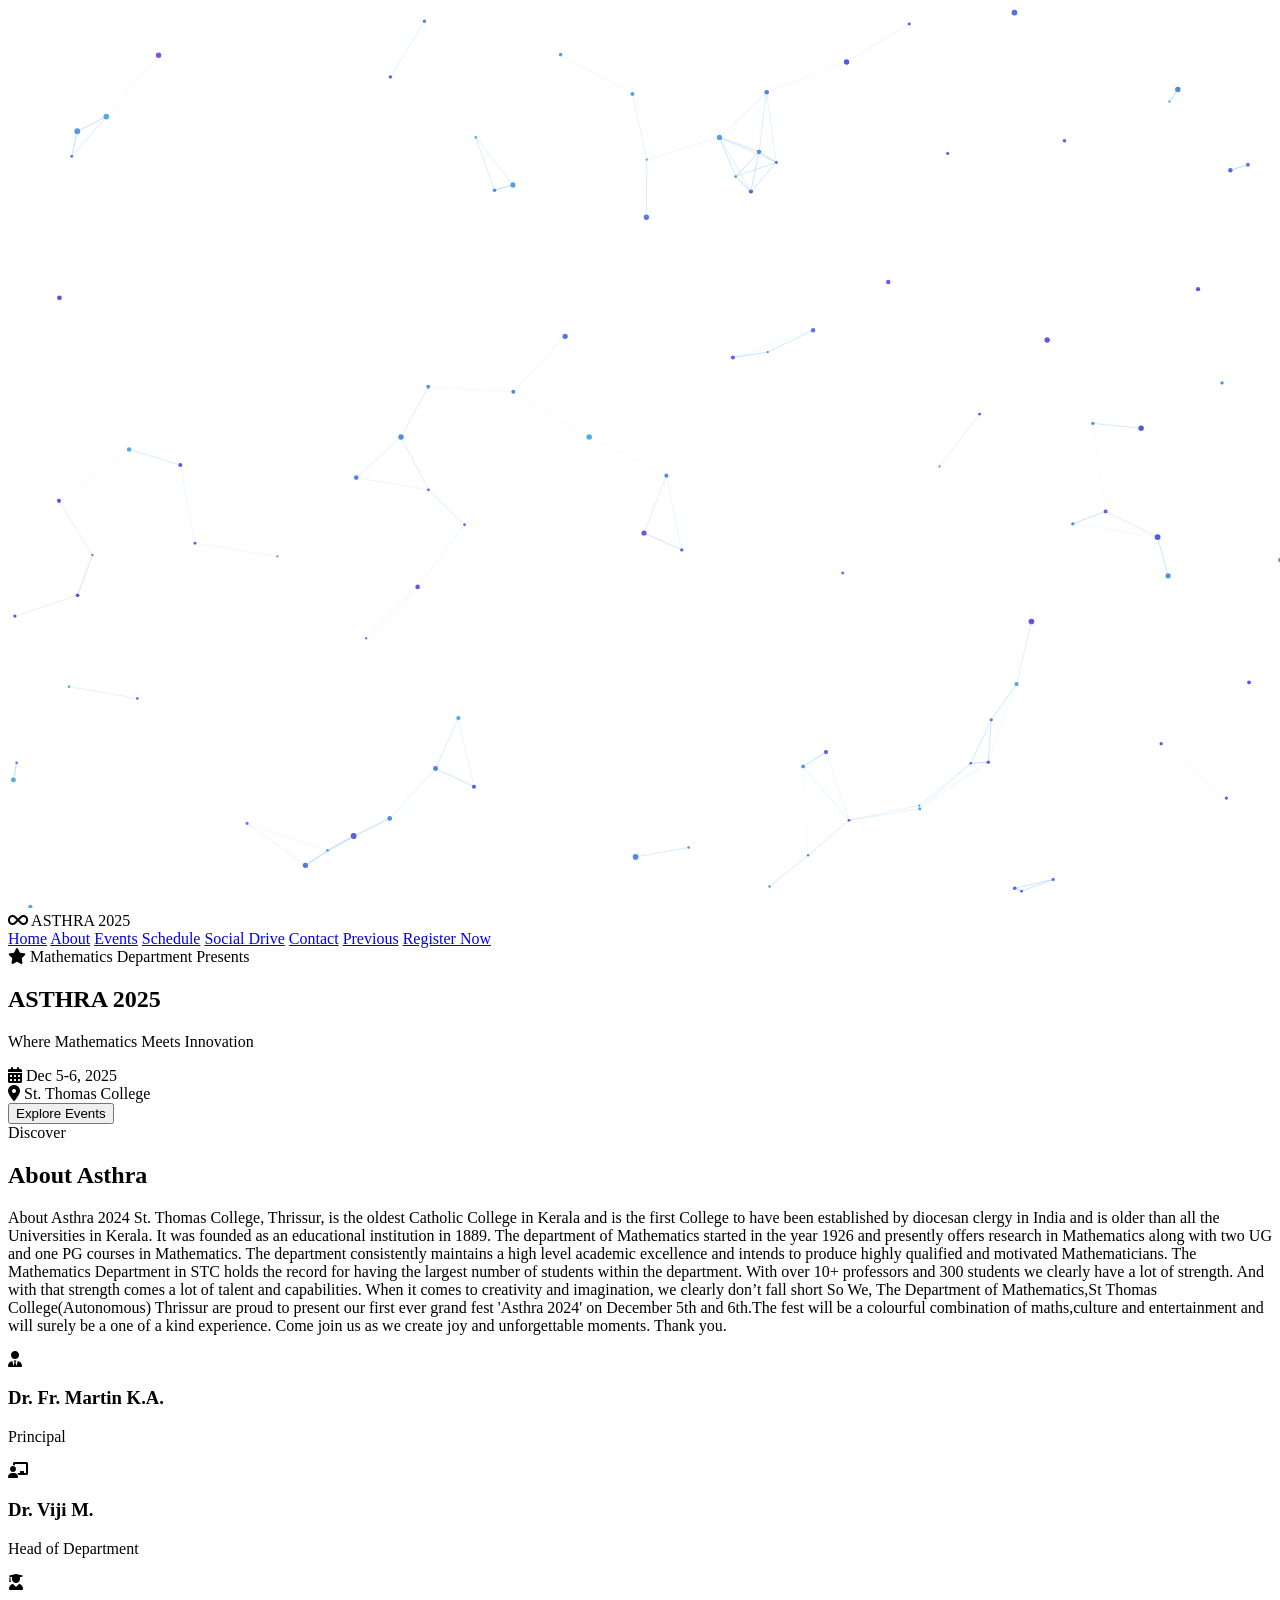
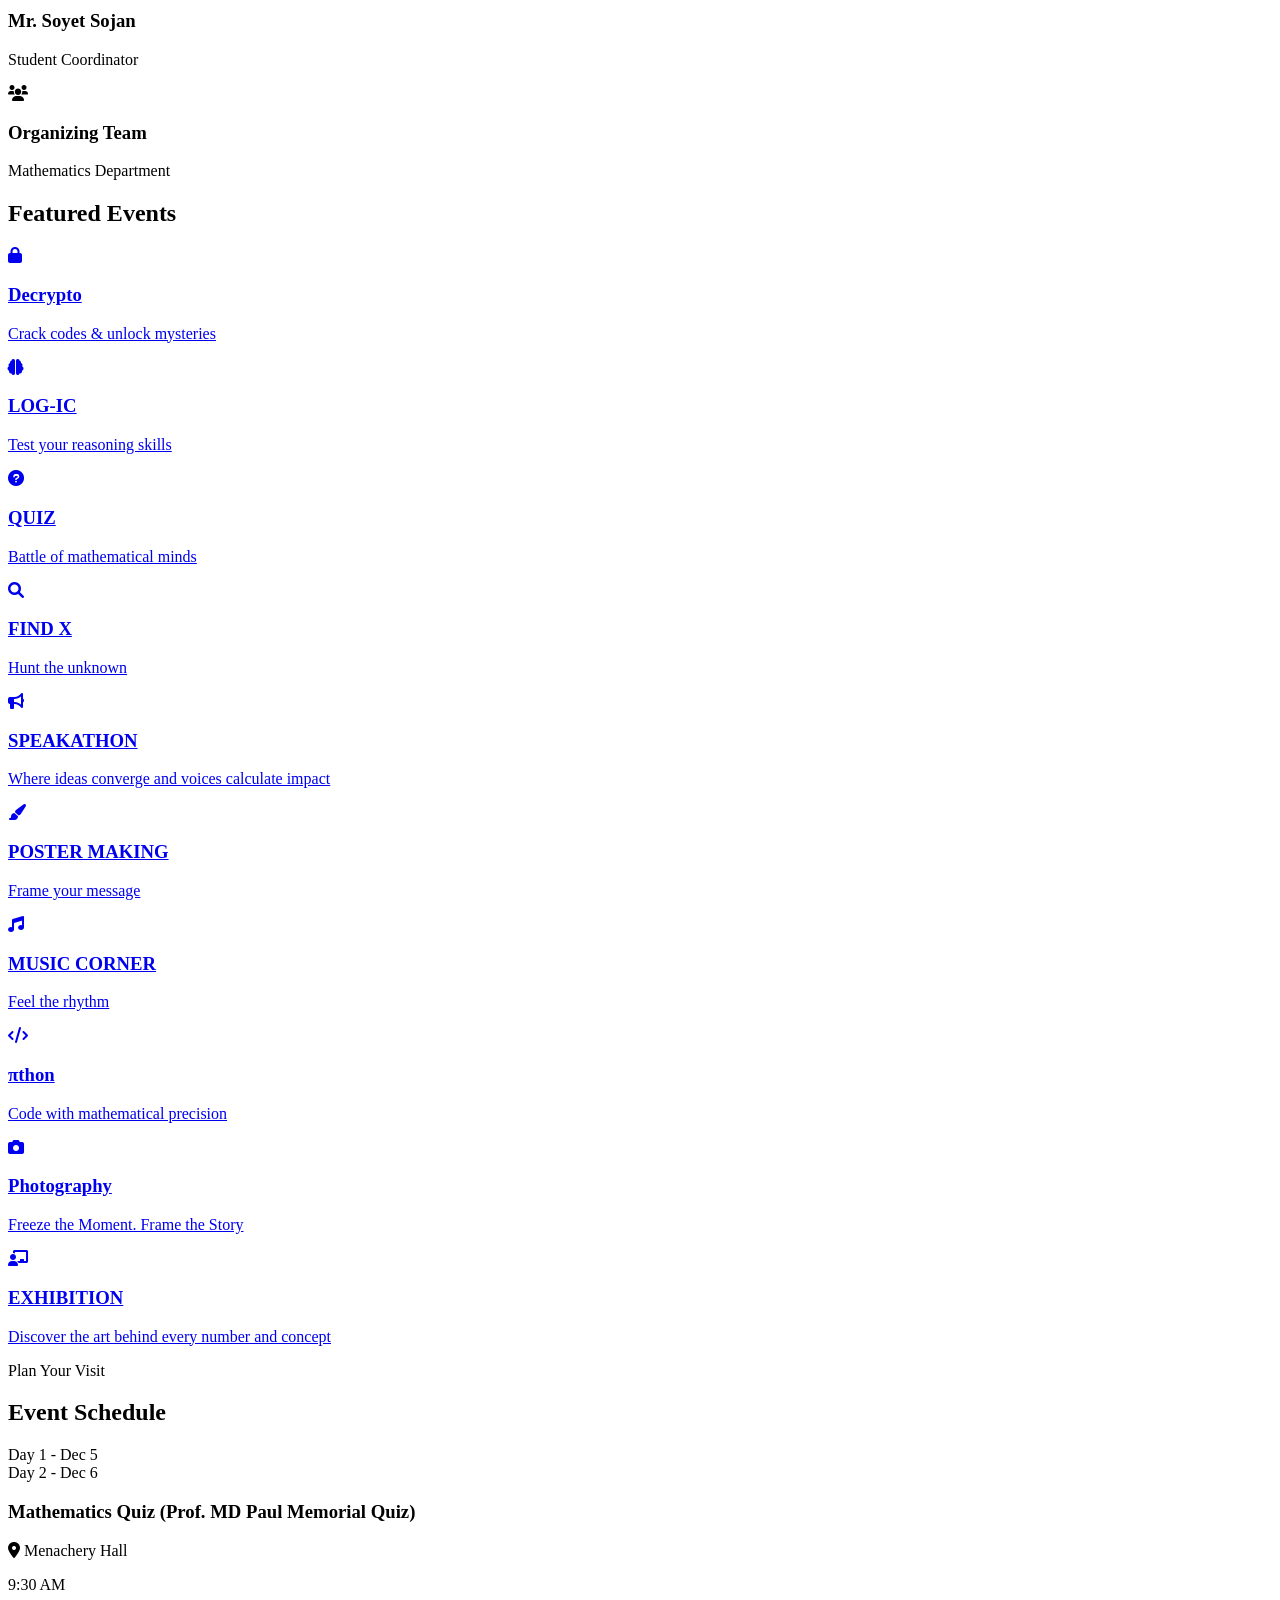
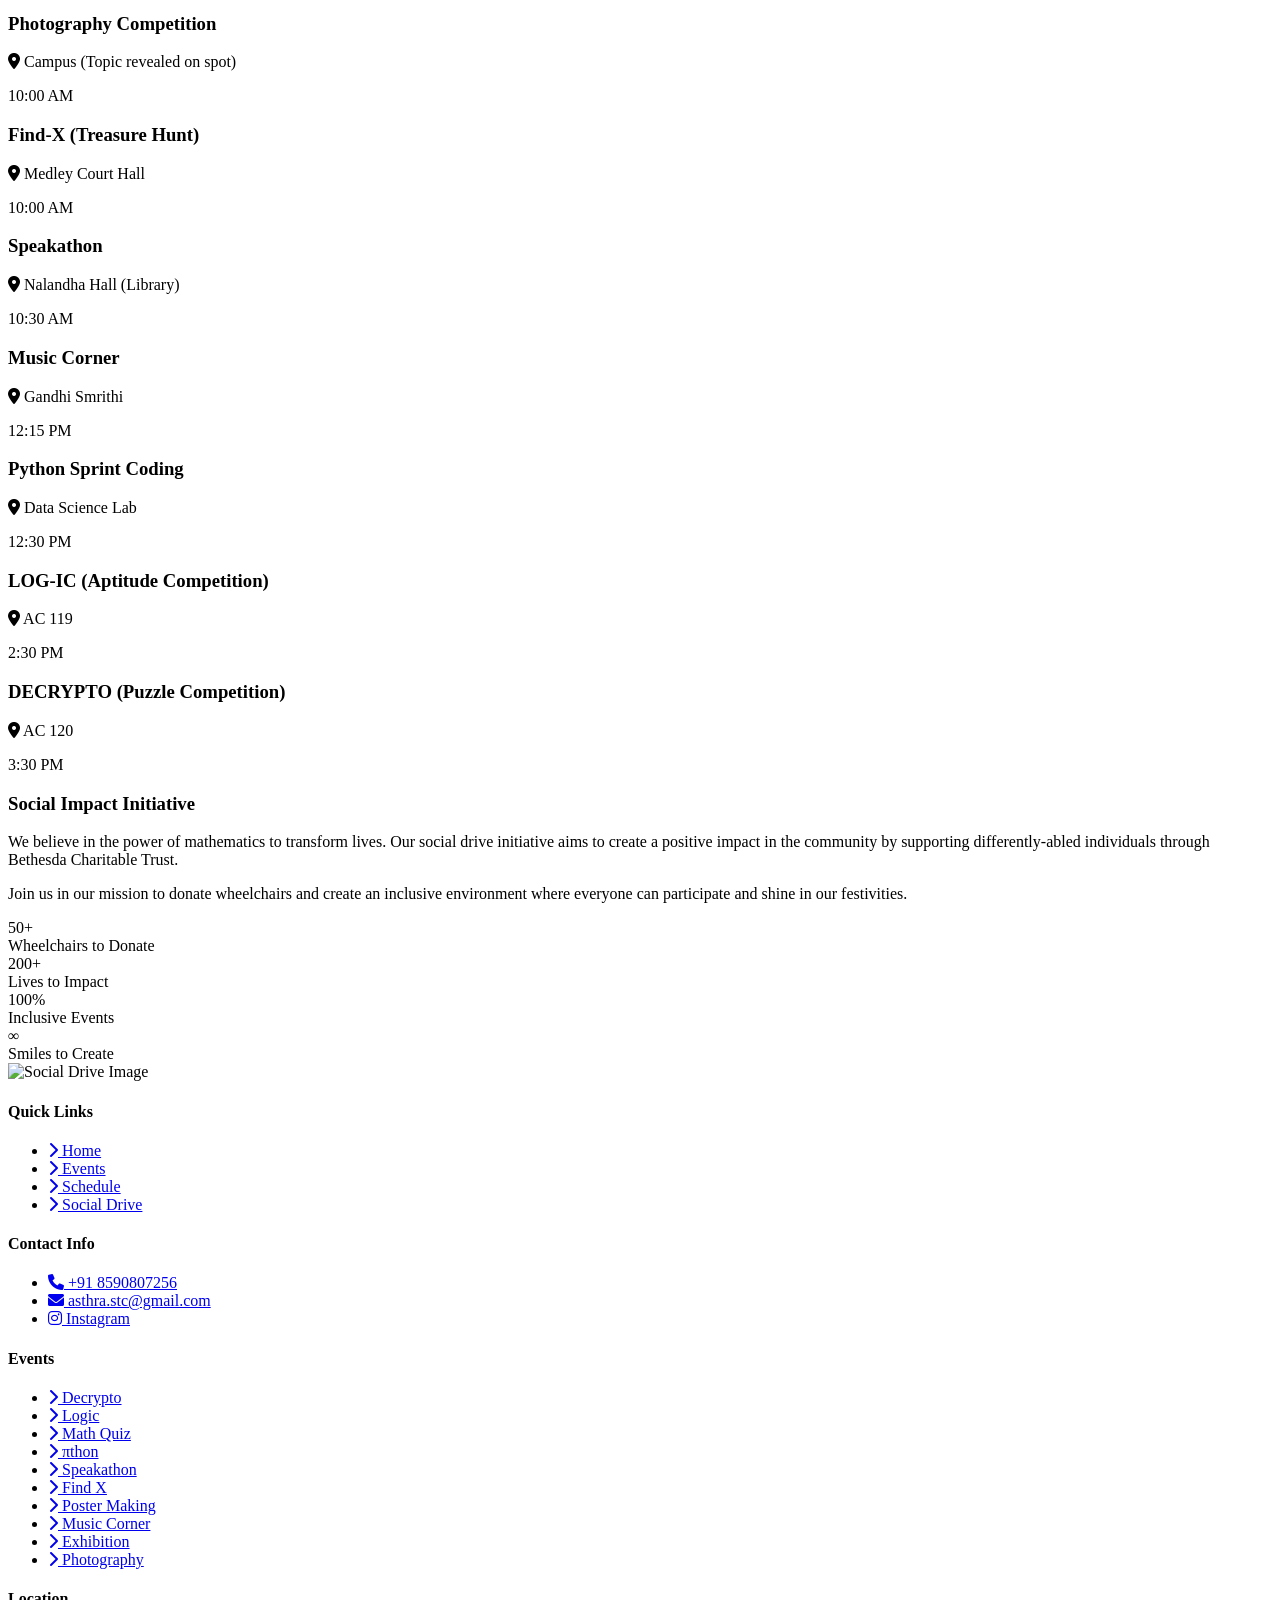
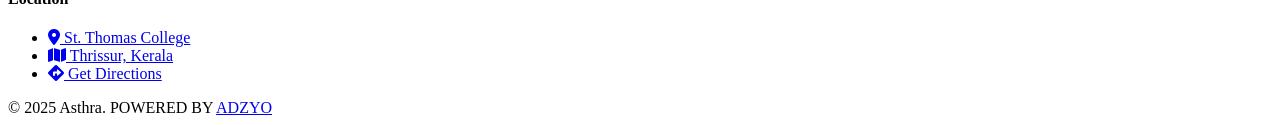
==== commit 5a2bec7e: "Update index.html" ====
--- a/index.html
+++ b/index.html
@@ -5,943 +5,7 @@
     <meta name="viewport" content="width=device-width, initial-scale=1.0">
     <title>ASTHRA 2025 - Mathematical Universe</title>
     <link rel="stylesheet" href="https://cdnjs.cloudflare.com/ajax/libs/font-awesome/6.0.0/css/all.min.css">
-    <style>
-        @import url('https://fonts.googleapis.com/css2?family=Orbitron:wght@400;700;900&family=Inter:wght@300;400;500;600;700&display=swap');
-        
-        :root {
-            --primary-gradient: linear-gradient(135deg, #667eea 0%, #764ba2 100%);
-            --secondary-gradient: linear-gradient(135deg, #f093fb 0%, #f5576c 100%);
-            --accent-gradient: linear-gradient(135deg, #4facfe 0%, #00f2fe 100%);
-            --dark-bg: #0f0f23;
-            --glass-bg: rgba(255, 255, 255, 0.05);
-            --text-primary: #ffffff;
-            --text-secondary: #a8a8b3;
-            --neon-purple: #764ba2;
-            --neon-pink: #f093fb;
-            --neon-cyan: #4facfe;
-        }
-
-        * {
-            margin: 0;
-            padding: 0;
-            box-sizing: border-box;
-        }
-
-        body {
-            font-family: 'Inter', sans-serif;
-            background: var(--dark-bg);
-            color: var(--text-primary);
-            overflow-x: hidden;
-            cursor: none;
-        }
-
-        /* Custom Cursor */
-        .cursor {
-            width: 20px;
-            height: 20px;
-            border: 2px solid var(--neon-cyan);
-            border-radius: 50%;
-            position: fixed;
-            transform: translate(-50%, -50%);
-            pointer-events: none;
-            transition: all 0.1s ease;
-            z-index: 9999;
-            mix-blend-mode: difference;
-        }
-
-        .cursor-follower {
-            width: 40px;
-            height: 40px;
-            background: rgba(79, 172, 254, 0.1);
-            border-radius: 50%;
-            position: fixed;
-            transform: translate(-50%, -50%);
-            pointer-events: none;
-            transition: all 0.3s ease;
-            z-index: 9998;
-        }
-
-        /* Particle Background */
-        #particles-canvas {
-            position: fixed;
-            top: 0;
-            left: 0;
-            width: 100%;
-            height: 100%;
-            z-index: -1;
-        }
-
-        /* Modern Navigation */
-        .nav-container {
-            position: fixed;
-            top: 0;
-            left: 0;
-            width: 100%;
-            padding: 20px 50px;
-            z-index: 1000;
-            backdrop-filter: blur(10px);
-            transition: all 0.3s ease;
-            background: rgba(15, 15, 35, 0.8);
-        }
-
-        .nav-wrapper {
-            display: flex;
-            justify-content: space-between;
-            align-items: center;
-            max-width: 1400px;
-            margin: 0 auto;
-        }
-
-        .logo-container {
-            display: flex;
-            align-items: center;
-            gap: 15px;
-            font-family: 'Orbitron', monospace;
-            font-weight: 900;
-            font-size: 1.8rem;
-            background: var(--primary-gradient);
-            -webkit-background-clip: text;
-            -webkit-text-fill-color: transparent;
-            animation: glow 2s ease-in-out infinite alternate;
-        }
-
-        @keyframes glow {
-            from { filter: drop-shadow(0 0 10px rgba(118, 75, 162, 0.5)); }
-            to { filter: drop-shadow(0 0 20px rgba(118, 75, 162, 0.8)); }
-        }
-
-        .nav-menu {
-            display: flex;
-            gap: 40px;
-            align-items: center;
-        }
-
-        .nav-link {
-            color: var(--text-secondary);
-            text-decoration: none;
-            font-weight: 500;
-            position: relative;
-            transition: all 0.3s ease;
-            padding: 5px 0;
-        }
-
-        .nav-link::before {
-            content: '';
-            position: absolute;
-            bottom: 0;
-            left: 0;
-            width: 0;
-            height: 2px;
-            background: var(--accent-gradient);
-            transition: width 0.3s ease;
-        }
-
-        .nav-link:hover {
-            color: var(--text-primary);
-        }
-
-        .nav-link:hover::before {
-            width: 100%;
-        }
-
-        .nav-cta {
-            background: var(--accent-gradient);
-            padding: 12px 30px;
-            border-radius: 50px;
-            color: white;
-            text-decoration: none;
-            font-weight: 600;
-            transition: all 0.3s ease;
-            box-shadow: 0 10px 30px rgba(79, 172, 254, 0.3);
-        }
-
-        .nav-cta:hover {
-            transform: translateY(-3px);
-            box-shadow: 0 15px 40px rgba(79, 172, 254, 0.4);
-        }
-
-        .menu-toggle {
-            display: none;
-            flex-direction: column;
-            gap: 4px;
-            cursor: pointer;
-            padding: 5px;
-        }
-
-        .menu-toggle span {
-            width: 25px;
-            height: 3px;
-            background: var(--text-primary);
-            transition: all 0.3s ease;
-        }
-
-        /* Hero Section with Split Design - FIXED PADDING */
-        .hero-section {
-            min-height: 100vh;
-            display: flex;
-            position: relative;
-            overflow: hidden;
-            padding-top: 100px; /* Added padding to account for fixed nav */
-        }
-
-        .hero-left {
-            flex: 1;
-            display: flex;
-            flex-direction: column;
-            justify-content: center;
-            align-items: flex-start;
-            padding: 0 50px;
-            position: relative;
-            z-index: 2;
-            text-align: left;
-        }
-
-        .hero-right {
-            flex: 1;
-            position: relative;
-            overflow: hidden;
-            display: flex;
-            align-items: center;
-            justify-content: center;
-        }
-
-        .hero-badge {
-            display: inline-flex;
-            align-items: center;
-            gap: 8px;
-            padding: 8px 20px;
-            background: var(--glass-bg);
-            backdrop-filter: blur(10px);
-            border: 1px solid rgba(255, 255, 255, 0.1);
-            border-radius: 50px;
-            margin-bottom: 30px;
-            font-size: 0.9rem;
-            color: var(--text-secondary);
-            animation: slideInLeft 1s ease;
-        }
-
-        @keyframes slideInLeft {
-            from {
-                opacity: 0;
-                transform: translateX(-50px);
-            }
-            to {
-                opacity: 1;
-                transform: translateX(0);
-            }
-        }
-
-        .hero-title {
-            font-family: 'Orbitron', monospace;
-            font-size: clamp(3rem, 8vw, 6rem);
-            font-weight: 900;
-            line-height: 1;
-            margin-bottom: 20px;
-            background: var(--primary-gradient);
-            -webkit-background-clip: text;
-            -webkit-text-fill-color: transparent;
-            animation: slideInLeft 1s ease 0.2s both;
-            text-align: left;
-        }
-
-        .hero-subtitle {
-            font-size: 1.3rem;
-            color: var(--text-secondary);
-            margin-bottom: 40px;
-            animation: slideInLeft 1s ease 0.4s both;
-            text-align: left;
-        }
-
-        .hero-info {
-            display: flex;
-            flex-wrap: wrap;
-            gap: 30px;
-            margin-bottom: 40px;
-            animation: slideInLeft 1s ease 0.6s both;
-            align-items: center;
-        }
-
-        .info-item {
-            display: flex;
-            align-items: center;
-            gap: 10px;
-            color: var(--text-secondary);
-        }
-
-        .info-item i {
-            color: var(--neon-cyan);
-            font-size: 1.1rem;
-        }
-
-        .hero-cta-group {
-            display: flex;
-            gap: 20px;
-            animation: slideInLeft 1s ease 0.8s both;
-            flex-wrap: wrap;
-        }
-
-        .btn-primary {
-            padding: 15px 40px;
-            background: var(--accent-gradient);
-            border: none;
-            border-radius: 50px;
-            color: white;
-            font-weight: 600;
-            font-size: 1rem;
-            cursor: pointer;
-            transition: all 0.3s ease;
-            box-shadow: 0 10px 30px rgba(79, 172, 254, 0.3);
-            display: inline-flex;
-            align-items: center;
-            justify-content: center;
-        }
-
-        .btn-primary:hover {
-            transform: translateY(-3px);
-            box-shadow: 0 15px 40px rgba(79, 172, 254, 0.4);
-        }
-
-        .btn-secondary {
-            padding: 15px 40px;
-            background: transparent;
-            border: 2px solid rgba(255, 255, 255, 0.2);
-            border-radius: 50px;
-            color: white;
-            font-weight: 600;
-            font-size: 1rem;
-            cursor: pointer;
-            transition: all 0.3s ease;
-            display: inline-flex;
-            align-items: center;
-            justify-content: center;
-        }
-
-        .btn-secondary:hover {
-            background: var(--glass-bg);
-            backdrop-filter: blur(10px);
-            border-color: var(--neon-cyan);
-        }
-
-        /* Geometric Background */
-        .geometric-bg {
-            position: absolute;
-            top: 0;
-            left: 0;
-            width: 100%;
-            height: 100%;
-            display: flex;
-            align-items: center;
-            justify-content: center;
-        }
-
-        .geo-shape {
-            position: absolute;
-            background: var(--primary-gradient);
-            opacity: 0.1;
-        }
-
-        .shape-1 {
-            width: 400px;
-            height: 400px;
-            border-radius: 30% 70% 70% 30% / 30% 30% 70% 70%;
-            top: -100px;
-            right: -100px;
-            animation: morph 15s ease-in-out infinite;
-        }
-
-        .shape-2 {
-            width: 300px;
-            height: 300px;
-            background: var(--secondary-gradient);
-            clip-path: polygon(50% 0%, 0% 100%, 100% 100%);
-            bottom: -50px;
-            right: 100px;
-            animation: float 20s ease-in-out infinite;
-        }
-
-        .shape-3 {
-            width: 200px;
-            height: 200px;
-            background: var(--accent-gradient);
-            border-radius: 50%;
-            top: 50%;
-            right: 30%;
-            animation: pulse 10s ease-in-out infinite;
-        }
-
-        @keyframes morph {
-            0%, 100% { border-radius: 30% 70% 70% 30% / 30% 30% 70% 70%; }
-            50% { border-radius: 70% 30% 30% 70% / 70% 70% 30% 30%; }
-        }
-
-        @keyframes float {
-            0%, 100% { transform: translateY(0) rotate(0deg); }
-            50% { transform: translateY(-30px) rotate(180deg); }
-        }
-
-        @keyframes pulse {
-            0%, 100% { transform: scale(1); opacity: 0.1; }
-            50% { transform: scale(1.2); opacity: 0.2; }
-        }
-
-        /* About Section with Diagonal Design */
-        .about-section {
-            padding: 150px 50px;
-            position: relative;
-            background: linear-gradient(135deg, rgba(102, 126, 234, 0.05) 0%, rgba(118, 75, 162, 0.05) 100%);
-            clip-path: polygon(0 10%, 100% 0, 100% 90%, 0 100%);
-        }
-
-        .section-header {
-            text-align: center;
-            margin-bottom: 80px;
-        }
-
-        .section-label {
-            display: inline-block;
-            padding: 8px 20px;
-            background: var(--glass-bg);
-            backdrop-filter: blur(10px);
-            border: 1px solid rgba(255, 255, 255, 0.1);
-            border-radius: 50px;
-            margin-bottom: 20px;
-            font-size: 0.9rem;
-            color: var(--text-secondary);
-        }
-
-        .section-title {
-            font-family: 'Orbitron', monospace;
-            font-size: clamp(2rem, 5vw, 3.5rem);
-            font-weight: 700;
-            background: var(--primary-gradient);
-            -webkit-background-clip: text;
-            -webkit-text-fill-color: transparent;
-            margin-bottom: 20px;
-        }
-
-        .about-content {
-            display: grid;
-            grid-template-columns: 1fr 1fr;
-            gap: 80px;
-            align-items: start;
-            max-width: 1200px;
-            margin: 0 auto;
-        }
-
-        .about-text {
-            font-size: 1.1rem;
-            line-height: 1.8;
-            color: var(--text-secondary);
-            text-align: left;
-        }
-
-        .about-text p {
-            margin-bottom: 20px;
-        }
-
-        .team-grid {
-            display: grid;
-            grid-template-columns: repeat(2, 1fr);
-            gap: 30px;
-            align-items: stretch;
-        }
-
-        .team-card {
-            background: var(--glass-bg);
-            backdrop-filter: blur(10px);
-            border: 1px solid rgba(255, 255, 255, 0.1);
-            border-radius: 20px;
-            padding: 30px;
-            text-align: center;
-            transition: all 0.3s ease;
-            display: flex;
-            flex-direction: column;
-            align-items: center;
-            justify-content: center;
-        }
-
-        .team-card:hover {
-            transform: translateY(-10px);
-            border-color: var(--neon-cyan);
-            box-shadow: 0 20px 40px rgba(79, 172, 254, 0.2);
-        }
-
-        .team-icon {
-            width: 60px;
-            height: 60px;
-            margin: 0 auto 20px;
-            background: var(--accent-gradient);
-            border-radius: 50%;
-            display: flex;
-            align-items: center;
-            justify-content: center;
-            font-size: 1.5rem;
-        }
-
-        .team-name {
-            font-size: 1.2rem;
-            font-weight: 600;
-            margin-bottom: 5px;
-        }
-
-        .team-role {
-            color: var(--text-secondary);
-            font-size: 0.9rem;
-        }
-
-        /* Events Section with Hexagon Grid */
-        .events-section {
-            padding: 150px 50px;
-            position: relative;
-        }
-
-        .events-container {
-            max-width: 1200px;
-            margin: 0 auto;
-        }
-
-        .hexagon-grid {
-            display: grid;
-            grid-template-columns: repeat(3, 1fr);
-            gap: 40px;
-            margin-top: 60px;
-            justify-items: center;
-            align-items: center;
-        }
-
-        .hexagon-card {
-            position: relative;
-            width: 100%;
-            max-width: 300px;
-            height: 300px;
-            clip-path: polygon(30% 0%, 70% 0%, 100% 30%, 100% 70%, 70% 100%, 30% 100%, 0% 70%, 0% 30%);
-            background: var(--glass-bg);
-            backdrop-filter: blur(10px);
-            border: 2px solid rgba(255, 255, 255, 0.1);
-            transition: all 0.3s ease;
-            cursor: pointer;
-            display: flex;
-            align-items: center;
-            justify-content: center;
-        }
-
-        .hexagon-card:hover {
-            transform: scale(1.05);
-            border-color: var(--neon-cyan);
-            box-shadow: 0 0 30px rgba(79, 172, 254, 0.3);
-        }
-
-        .hexagon-content {
-            position: relative;
-            text-align: center;
-            padding: 20px;
-            display: flex;
-            flex-direction: column;
-            align-items: center;
-            justify-content: center;
-        }
-
-        .hexagon-icon {
-            font-size: 3rem;
-            margin-bottom: 15px;
-            background: var(--accent-gradient);
-            -webkit-background-clip: text;
-            -webkit-text-fill-color: transparent;
-        }
-
-        .hexagon-title {
-            font-size: 1.3rem;
-            font-weight: 600;
-            margin-bottom: 10px;
-        }
-
-        .hexagon-desc {
-            color: var(--text-secondary);
-            font-size: 0.9rem;
-        }
-
-        /* Schedule Section with Timeline */
-        .schedule-section {
-            padding: 150px 50px;
-            background: linear-gradient(135deg, rgba(240, 147, 251, 0.05) 0%, rgba(245, 87, 108, 0.05) 100%);
-            position: relative;
-        }
-
-        .schedule-container {
-            max-width: 1000px;
-            margin: 0 auto;
-        }
-
-        .day-tabs {
-            display: flex;
-            justify-content: center;
-            gap: 20px;
-            margin-bottom: 60px;
-            flex-wrap: wrap;
-        }
-
-        .day-tab {
-            padding: 15px 40px;
-            background: var(--glass-bg);
-            backdrop-filter: blur(10px);
-            border: 2px solid rgba(255, 255, 255, 0.1);
-            border-radius: 50px;
-            color: var(--text-secondary);
-            cursor: pointer;
-            transition: all 0.3s ease;
-            font-weight: 500;
-        }
-
-        .day-tab.active {
-            background: var(--secondary-gradient);
-            border-color: transparent;
-            color: white;
-        }
-
-        .timeline {
-            position: relative;
-            padding: 20px 0;
-        }
-
-        .timeline::before {
-            content: '';
-            position: absolute;
-            left: 50%;
-            top: 0;
-            bottom: 0;
-            width: 2px;
-            background: var(--accent-gradient);
-            transform: translateX(-50%);
-        }
-
-        .timeline-item {
-            position: relative;
-            margin-bottom: 50px;
-            display: flex;
-            align-items: center;
-        }
-
-        .timeline-item:nth-child(odd) {
-            flex-direction: row-reverse;
-        }
-
-        .timeline-content {
-            width: 45%;
-            background: var(--glass-bg);
-            backdrop-filter: blur(10px);
-            border: 1px solid rgba(255, 255, 255, 0.1);
-            border-radius: 20px;
-            padding: 30px;
-            position: relative;
-            transition: all 0.3s ease;
-        }
-
-        .timeline-content:hover {
-            transform: scale(1.02);
-            border-color: var(--neon-pink);
-            box-shadow: 0 15px 30px rgba(240, 147, 251, 0.2);
-        }
-
-        .timeline-dot {
-            position: absolute;
-            left: 50%;
-            transform: translateX(-50%);
-            width: 20px;
-            height: 20px;
-            background: var(--secondary-gradient);
-            border-radius: 50%;
-            border: 4px solid var(--dark-bg);
-            z-index: 1;
-        }
-
-        .timeline-time {
-            position: absolute;
-            top: 50%;
-            left: 50%;
-            transform: translate(-50%, -50%);
-            background: var(--dark-bg);
-            padding: 5px 15px;
-            border-radius: 20px;
-            font-weight: 600;
-            color: var(--neon-pink);
-            white-space: nowrap;
-        }
-
-        .timeline-title {
-            font-size: 1.3rem;
-            font-weight: 600;
-            margin-bottom: 10px;
-        }
-
-        .timeline-venue {
-            color: var(--text-secondary);
-            display: flex;
-            align-items: center;
-            gap: 8px;
-        }
-
-        /* Social Drive Section */
-        .social-section {
-            padding: 150px 50px;
-            position: relative;
-        }
-
-        .social-container {
-            max-width: 1200px;
-            margin: 0 auto;
-            display: grid;
-            grid-template-columns: 1fr 1fr;
-            gap: 80px;
-            align-items: center;
-        }
-
-        .social-content {
-            text-align: left;
-        }
-
-        .social-content h3 {
-            font-size: 2rem;
-            margin-bottom: 30px;
-            background: var(--primary-gradient);
-            -webkit-background-clip: text;
-            -webkit-text-fill-color: transparent;
-        }
-
-        .social-content p {
-            font-size: 1.1rem;
-            line-height: 1.8;
-            color: var(--text-secondary);
-            margin-bottom: 30px;
-        }
-
-        .social-stats {
-            display: grid;
-            grid-template-columns: repeat(2, 1fr);
-            gap: 30px;
-            margin-top: 40px;
-        }
-
-        .stat-card {
-            background: var(--glass-bg);
-            backdrop-filter: blur(10px);
-            border: 1px solid rgba(255, 255, 255, 0.1);
-            border-radius: 20px;
-            padding: 25px;
-            text-align: center;
-            display: flex;
-            flex-direction: column;
-            align-items: center;
-            justify-content: center;
-        }
-
-        .stat-number {
-            font-size: 2.5rem;
-            font-weight: 700;
-            background: var(--accent-gradient);
-            -webkit-background-clip: text;
-            -webkit-text-fill-color: transparent;
-            margin-bottom: 10px;
-        }
-
-        .stat-label {
-            color: var(--text-secondary);
-        }
-
-        .social-visual {
-            position: relative;
-            height: 500px;
-            background: var(--glass-bg);
-            backdrop-filter: blur(10px);
-            border: 1px solid rgba(255, 255, 255, 0.1);
-            border-radius: 30px;
-            overflow: hidden;
-            display: flex;
-            align-items: center;
-            justify-content: center;
-        }
-
-        .social-visual::before {
-            content: '';
-            position: absolute;
-            top: -50%;
-            left: -50%;
-            width: 200%;
-            height: 200%;
-            background: conic-gradient(from 0deg, transparent, var(--neon-cyan), transparent);
-            animation: rotate 10s linear infinite;
-        }
-
-        @keyframes rotate {
-            100% { transform: rotate(360deg); }
-        }
-
-        .social-icon {
-            font-size: 5rem;
-            color: var(--neon-cyan);
-            z-index: 1;
-            animation: pulse 2s ease-in-out infinite;
-        }
-
-        /* Footer */
-        .footer {
-            padding: 80px 50px 40px;
-            background: linear-gradient(135deg, rgba(102, 126, 234, 0.1) 0%, rgba(118, 75, 162, 0.1) 100%);
-            position: relative;
-            overflow: hidden;
-        }
-
-        .footer-content {
-            max-width: 1200px;
-            margin: 0 auto;
-            display: grid;
-            grid-template-columns: repeat(4, 1fr);
-            gap: 40px;
-            margin-bottom: 60px;
-        }
-
-        .footer-column {
-            display: flex;
-            flex-direction: column;
-            align-items: flex-start;
-        }
-
-        .footer-column h4 {
-            font-size: 1.2rem;
-            margin-bottom: 25px;
-            background: var(--primary-gradient);
-            -webkit-background-clip: text;
-            -webkit-text-fill-color: transparent;
-        }
-
-        .footer-links {
-            list-style: none;
-            width: 100%;
-        }
-
-        .footer-links li {
-            margin-bottom: 15px;
-            width: 100%;
-        }
-
-        .footer-links a {
-            color: var(--text-secondary);
-            text-decoration: none;
-            transition: all 0.3s ease;
-            display: inline-flex;
-            align-items: center;
-            gap: 8px;
-        }
-
-        .footer-links a:hover {
-            color: var(--neon-cyan);
-            transform: translateX(5px);
-        }
-
-        .footer-bottom {
-            text-align: center;
-            padding-top: 30px;
-            border-top: 1px solid rgba(255, 255, 255, 0.1);
-            color: var(--text-secondary);
-        }
-
-        /* Responsive Design */
-        @media (max-width: 1024px) {
-            .nav-menu {
-                gap: 20px;
-            }
-            
-            .about-content {
-                grid-template-columns: 1fr;
-                gap: 50px;
-            }
-            
-            .hexagon-grid {
-                grid-template-columns: repeat(2, 1fr);
-            }
-            
-            .social-container {
-                grid-template-columns: 1fr;
-            }
-            
-            .footer-content {
-                grid-template-columns: repeat(2, 1fr);
-            }
-        }
-
-        @media (max-width: 768px) {
-            .nav-container {
-                padding: 15px 20px;
-            }
-            
-            .nav-menu {
-                display: none;
-            }
-            
-            .menu-toggle {
-                display: flex;
-            }
-            
-            .hero-section {
-                flex-direction: column;
-                padding-top: 80px; /* Reduced padding for mobile */
-            }
-            
-            .hero-left, .hero-right {
-                flex: none;
-                width: 100%;
-            }
-            
-            .hero-left {
-                padding: 50px 20px;
-                align-items: center;
-                text-align: center;
-            }
-            
-            .hero-title {
-                font-size: 3rem;
-                text-align: center;
-            }
-            
-            .hero-subtitle {
-                text-align: center;
-            }
-            
-            .hero-info {
-                justify-content: center;
-            }
-            
-            .hexagon-grid {
-                grid-template-columns: 1fr;
-            }
-            
-            .timeline::before {
-                left: 30px;
-            }
-            
-            .timeline-item {
-                flex-direction: column !important;
-                align-items: flex-start !important;
-                padding-left: 60px;
-            }
-            
-            .timeline-content {
-                width: 100%;
-            }
-            
-            .timeline-dot {
-                left: 30px;
-            }
-            
-            .timeline-time {
-                left: 80px;
-                transform: translateY(-50%);
-            }
-            
-            .footer-content {
-                grid-template-columns: 1fr;
-            }
-        }
-    </style>
+    <link rel="stylesheet" href="style.css">
 </head>
 <body>
     <!-- Custom Cursor -->
@@ -965,7 +29,8 @@
                 <a href="#schedule" class="nav-link">Schedule</a>
                 <a href="#social" class="nav-link">Social Drive</a>
                 <a href="#contact" class="nav-link">Contact</a>
-                <a href="#" class="nav-cta">Register Now</a>
+                <a href="https://asthrastc.github.io/Asthra2k24/" class="nav-link">Previous</a>
+                <a href="https://docs.google.com/forms/d/e/1FAIpQLSfMDnSdE1jTVk_lWYoyHH0kWGlOLfDjdZ1eO4SLAZ0kV4Ul2w/viewform?usp=dialog" class="nav-cta">Register Now</a>
             </div>
             <div class="menu-toggle">
                 <span></span>
@@ -995,7 +60,6 @@
             </div>
             <div class="hero-cta-group">
                 <button class="btn-primary">Explore Events</button>
-                <button class="btn-secondary">Watch Trailer</button>
             </div>
         </div>
         <div class="hero-right">
@@ -1015,9 +79,16 @@
         </div>
         <div class="about-content">
             <div class="about-text">
-                <p>St. Thomas College, Thrissur, the oldest Catholic College in Kerala, proudly presents 'Asthra 2025' - our inaugural grand mathematics fest.</p>
-                <p>This revolutionary event combines the elegance of mathematics with the vibrancy of culture and the excitement of innovation, creating an unparalleled experience for all participants.</p>
-                <p>Join us as we push boundaries, challenge perceptions, and create unforgettable moments at the intersection of logic and creativity.</p>
+                <p>About Asthra 2024
+St. Thomas College, Thrissur, is the oldest Catholic College in Kerala and is the first College to have been established by diocesan clergy in India and is older than all the Universities in Kerala. It was founded as an educational institution in 1889. The department of Mathematics started in the year 1926 and presently offers research in Mathematics along with two UG and one PG courses in Mathematics. The department consistently maintains a high level academic excellence and intends to produce highly qualified and motivated Mathematicians.
+
+The Mathematics Department in STC holds the record for having the largest number of students within the department. With over 10+ professors and 300 students we clearly have a lot of strength. And with that strength comes a lot of talent and capabilities. When it comes to creativity and imagination, we clearly don’t fall short
+
+So We,
+The Department of Mathematics,St Thomas College(Autonomous) Thrissur are proud to present our first ever grand fest 'Asthra 2024' on December 5th and 6th.The fest will be a colourful combination of maths,culture and entertainment and will surely be a one of a kind experience.
+Come join us as we create joy and unforgettable moments.
+
+Thank you.</p>
             </div>
             <div class="team-grid">
                 <div class="team-card">
@@ -1038,7 +109,7 @@
                     <div class="team-icon">
                         <i class="fas fa-user-graduate"></i>
                     </div>
-                    <h3 class="team-name">Mr. Abhishek A</h3>
+                    <h3 class="team-name">Mr. Soyet Sojan</h3>
                     <p class="team-role">Student Coordinator</p>
                 </div>
                 <div class="team-card">
@@ -1048,6 +119,7 @@
                     <h3 class="team-name">Organizing Team</h3>
                     <p class="team-role">Mathematics Department</p>
                 </div>
+                
             </div>
         </div>
     </section>
@@ -1056,11 +128,11 @@
     <section id="events" class="events-section">
         <div class="events-container">
             <div class="section-header">
-                <div class="section-label">Click to Participate</div>
+            
                 <h2 class="section-title">Featured Events</h2>
             </div>
             <div class="hexagon-grid">
-                <div class="hexagon-card">
+                <a class="hexagon-card" href="decrypto.html">
                     <div class="hexagon-content">
                         <div class="hexagon-icon">
                             <i class="fas fa-lock"></i>
@@ -1068,26 +140,62 @@
                         <h3 class="hexagon-title">Decrypto</h3>
                         <p class="hexagon-desc">Crack codes & unlock mysteries</p>
                     </div>
-                </div>
-                <div class="hexagon-card">
+                </a>
+                <a class="hexagon-card" href="logic.html">
                     <div class="hexagon-content">
                         <div class="hexagon-icon">
                             <i class="fas fa-brain"></i>
                         </div>
-                        <h3 class="hexagon-title">Logic</h3>
+                        <h3 class="hexagon-title">LOG-IC</h3>
                         <p class="hexagon-desc">Test your reasoning skills</p>
                     </div>
-                </div>
-                <div class="hexagon-card">
+                </a>
+                <a class="hexagon-card" href="quiz.html">
                     <div class="hexagon-content">
                         <div class="hexagon-icon">
                             <i class="fas fa-question-circle"></i>
                         </div>
-                        <h3 class="hexagon-title">Math Quiz</h3>
+                        <h3 class="hexagon-title">QUIZ</h3>
                         <p class="hexagon-desc">Battle of mathematical minds</p>
                     </div>
-                </div>
-                <div class="hexagon-card">
+                </a>
+                <a class="hexagon-card" href="find-x.html">
+                    <div class="hexagon-content">
+                        <div class="hexagon-icon">
+                            <i class="fas fa-search"></i>
+                        </div>
+                        <h3 class="hexagon-title">FIND X</h3>
+                        <p class="hexagon-desc">Hunt the unknown</p>
+                    </div>
+                </a>
+                <a class="hexagon-card" href="speakathon.html">
+                    <div class="hexagon-content">
+                        <div class="hexagon-icon">
+                            <i class="fas fa-bullhorn"></i>
+                        </div>
+                        <h3 class="hexagon-title">SPEAKATHON</h3>
+                        <p class="hexagon-desc">Where ideas converge and voices calculate impact</p>
+                    </div>
+                </a>
+                <a class="hexagon-card" href="poster-making.html">
+                    <div class="hexagon-content">
+                        <div class="hexagon-icon">
+                            <i class="fas fa-paintbrush"></i>
+                        </div>
+                        <h3 class="hexagon-title">POSTER MAKING</h3>
+                        <p class="hexagon-desc">Frame your message</p>
+                    </div>
+                </a>
+                <a class="hexagon-card" href="music-corner.html">
+                    <div class="hexagon-content">
+                        <div class="hexagon-icon">
+                            <i class="fas fa-music"></i>
+                        </div>
+                        <h3 class="hexagon-title">MUSIC CORNER</h3>
+                        <p class="hexagon-desc">Feel the rhythm</p>
+                    </div>
+                </a>
+                <a class="hexagon-card" href="python-challenge.html">
                     <div class="hexagon-content">
                         <div class="hexagon-icon">
                             <i class="fas fa-code"></i>
@@ -1095,25 +203,25 @@
                         <h3 class="hexagon-title">πthon</h3>
                         <p class="hexagon-desc">Code with mathematical precision</p>
                     </div>
-                </div>
-                <div class="hexagon-card">
-                    <div class="hexagon-content">
-                        <div class="hexagon-icon">
-                            <i class="fas fa-palette"></i>
-                        </div>
-                        <h3 class="hexagon-title">Math Art</h3>
-                        <p class="hexagon-desc">Where numbers meet creativity</p>
-                    </div>
-                </div>
-                <div class="hexagon-card">
-                    <div class="hexagon-content">
-                        <div class="hexagon-icon">
-                            <i class="fas fa-trophy"></i>
-                        </div>
-                        <h3 class="hexagon-title">Grand Finale</h3>
-                        <p class="hexagon-desc">The ultimate challenge awaits</p>
-                    </div>
-                </div>
+                </a>
+                 <a class="hexagon-card" href="photography.html">
+                    <div class="hexagon-content">
+                        <div class="hexagon-icon">
+                            <i class="fas fa-camera"></i>
+                        </div>
+                        <h3 class="hexagon-title">Photography</h3>
+                        <p class="hexagon-desc">Freeze the Moment. Frame the Story</p>
+                    </div>
+                </a>
+                <a class="hexagon-card" href="exhibition.html">
+                    <div class="hexagon-content">
+                        <div class="hexagon-icon">
+                            <i class="fa-solid fa-chalkboard-user"></i>
+                        </div>
+                        <h3 class="hexagon-title">EXHIBITION</h3>
+                        <p class="hexagon-desc">Discover the art behind every number and concept</p>
+                    </div>
+                </a>
             </div>
         </div>
     </section>
@@ -1132,65 +240,114 @@
             <div class="timeline" id="day1">
                 <div class="timeline-item">
                     <div class="timeline-content">
-                        <h3 class="timeline-title">Inauguration Ceremony</h3>
-                        <p class="timeline-venue">
-                            <i class="fas fa-map-marker-alt"></i> Kaviprathibha Hall
-                        </p>
-                    </div>
-                    <div class="timeline-dot"></div>
-                    <div class="timeline-time">9:00 AM</div>
+                        <h3 class="timeline-title">Mathematics Quiz (Prof. MD Paul Memorial Quiz)</h3>
+                        <p class="timeline-venue">
+                            <i class="fas fa-map-marker-alt"></i> Menachery Hall
+                        </p>
+                    </div>
+                     
+                    <div class="timeline-time">9:30 AM</div>
                 </div>
                 <div class="timeline-item">
                     <div class="timeline-content">
-                        <h3 class="timeline-title">Logic Aptitude Competition</h3>
-                        <p class="timeline-venue">
-                            <i class="fas fa-map-marker-alt"></i> AC 121
-                        </p>
-                    </div>
-                    <div class="timeline-dot"></div>
+                        <h3 class="timeline-title">Photography Competition</h3>
+                        <p class="timeline-venue">
+                            <i class="fas fa-map-marker-alt"></i> Campus (Topic revealed on spot)
+                        </p>
+                    </div>
+                     
+                    <div class="timeline-time">10:00 AM</div>
+                </div>
+                <div class="timeline-item">
+                    <div class="timeline-content">
+                        <h3 class="timeline-title">Find-X (Treasure Hunt)</h3>
+                        <p class="timeline-venue">
+                            <i class="fas fa-map-marker-alt"></i> Medley Court Hall
+                        </p>
+                    </div>
+                    <div class="timeline-time">10:00 AM</div>
+                     </div>
+                <div class="timeline-item">
+                    <div class="timeline-content">
+                        <h3 class="timeline-title">Speakathon</h3>
+                        <p class="timeline-venue">
+                            <i class="fas fa-map-marker-alt"></i> Nalandha Hall (Library)
+                        </p>
+                    </div>
+                     
                     <div class="timeline-time">10:30 AM</div>
                 </div>
-                <div class="timeline-item">
-                    <div class="timeline-content">
-                        <h3 class="timeline-title">Math Quiz Prelims</h3>
-                        <p class="timeline-venue">
-                            <i class="fas fa-map-marker-alt"></i> Main Auditorium
-                        </p>
-                    </div>
-                    <div class="timeline-dot"></div>
+                  <div class="timeline-item">
+                    <div class="timeline-content">
+                        <h3 class="timeline-title">Music Corner</h3>
+                        <p class="timeline-venue">
+                            <i class="fas fa-map-marker-alt"></i> Gandhi Smrithi
+                        </p>
+                    </div>
+                     
+                    <div class="timeline-time">12:15 PM</div>
+                </div>
+                  <div class="timeline-item">
+                    <div class="timeline-content">
+                        <h3 class="timeline-title">Python Sprint Coding</h3>
+                        <p class="timeline-venue">
+                            <i class="fas fa-map-marker-alt"></i> Data Science Lab
+                        </p>
+                    </div>
+                     
+                    <div class="timeline-time">12:30 PM</div>
+                </div>
+                  <div class="timeline-item">
+                    <div class="timeline-content">
+                        <h3 class="timeline-title">LOG-IC (Aptitude Competition)</h3>
+                        <p class="timeline-venue">
+                            <i class="fas fa-map-marker-alt"></i> AC 119
+                        </p>
+                    </div>
+                     
                     <div class="timeline-time">2:30 PM</div>
+                </div>
+                  <div class="timeline-item">
+                    <div class="timeline-content">
+                        <h3 class="timeline-title">DECRYPTO (Puzzle Competition)</h3>
+                        <p class="timeline-venue">
+                            <i class="fas fa-map-marker-alt"></i> AC 120
+                        </p>
+                    </div>
+                     
+                    <div class="timeline-time">3:30 PM</div>
                 </div>
             </div>
             <div class="timeline" id="day2" style="display: none;">
                 <div class="timeline-item">
                     <div class="timeline-content">
-                        <h3 class="timeline-title">Python Coding Challenge</h3>
-                        <p class="timeline-venue">
-                            <i class="fas fa-map-marker-alt"></i> Data Science Lab
-                        </p>
-                    </div>
-                    <div class="timeline-dot"></div>
-                    <div class="timeline-time">9:15 AM</div>
+                        <h3 class="timeline-title">Invited Talk</h3>
+                        <p class="timeline-venue">
+                            <i class="fas fa-map-marker-alt"></i> Menachery Hall
+                        </p>
+                    </div>
+                     
+                    <div class="timeline-time">9:30 AM</div>
                 </div>
                 <div class="timeline-item">
                     <div class="timeline-content">
-                        <h3 class="timeline-title">Decrypto Finals</h3>
-                        <p class="timeline-venue">
-                            <i class="fas fa-map-marker-alt"></i> Computer Lab
-                        </p>
-                    </div>
-                    <div class="timeline-dot"></div>
-                    <div class="timeline-time">11:00 AM</div>
+                        <h3 class="timeline-title">Exhibition</h3>
+                        <p class="timeline-venue">
+                            <i class="fas fa-map-marker-alt"></i> AC 117
+                        </p>
+                    </div>
+                     
+                    <div class="timeline-time">10:30 AM</div>
                 </div>
                 <div class="timeline-item">
                     <div class="timeline-content">
-                        <h3 class="timeline-title">Valedictory Ceremony</h3>
-                        <p class="timeline-venue">
-                            <i class="fas fa-map-marker-alt"></i> Main Auditorium
-                        </p>
-                    </div>
-                    <div class="timeline-dot"></div>
-                    <div class="timeline-time">6:00 PM</div>
+                        <h3 class="timeline-title">Poster Making</h3>
+                        <p class="timeline-venue">
+                            <i class="fas fa-map-marker-alt"></i> AC 119
+                        </p>
+                    </div>
+                     
+                    <div class="timeline-time">10:30 AM</div>
                 </div>
             </div>
         </div>
@@ -1223,7 +380,7 @@
                 </div>
             </div>
             <div class="social-visual">
-                <i class="fas fa-heart social-icon"></i>
+                <img src="https://asthrastc.github.io/Asthra2k24/images/img-asthra/social_drive.jpg" alt="Social Drive Image" class="social-image" width="700" height="500">
             </div>
         </div>
     </section>
@@ -1243,10 +400,10 @@
             <div class="footer-column">
                 <h4>Contact Info</h4>
                 <ul class="footer-links">
-                    <li><a href="#"><i class="fas fa-phone"></i> +91 9995976478</a></li>
-                    <li><a href="#"><i class="fas fa-envelope"></i> asthrastc2k25@gmail.com</a></li>
-                    <li><a href="#"><i class="fab fa-facebook"></i> Facebook</a></li>
-                    <li><a href="#"><i class="fab fa-instagram"></i> Instagram</a></li>
+                    <li><a href="#"><i class="fas fa-phone"></i> +91 8590807256
+</a></li>
+                    <li><a href="mailto:asthra.stc@gmail.com"><i class="fas fa-envelope"></i>  asthra.stc@gmail.com</a></li>
+                    <li><a href="https://www.instagram.com/asthrafest?igsh=MW9xMmxjbGxma3V4dg=="><i class="fab fa-instagram"></i> Instagram</a></li>
                 </ul>
             </div>
             <div class="footer-column">
@@ -1256,19 +413,25 @@
                     <li><a href="#"><i class="fas fa-chevron-right"></i> Logic</a></li>
                     <li><a href="#"><i class="fas fa-chevron-right"></i> Math Quiz</a></li>
                     <li><a href="#"><i class="fas fa-chevron-right"></i> πthon</a></li>
+                    <li><a href="#"><i class="fas fa-chevron-right"></i> Speakathon</a></li>
+                    <li><a href="#"><i class="fas fa-chevron-right"></i> Find X</a></li>
+                    <li><a href="#"><i class="fas fa-chevron-right"></i> Poster Making  </a></li>
+                    <li><a href="#"><i class="fas fa-chevron-right"></i> Music Corner</a></li>
+                    <li><a href="#"><i class="fas fa-chevron-right"></i> Exhibition</a></li>
+                    <li><a href="#"><i class="fas fa-chevron-right"></i> Photography</a></li>
                 </ul>
             </div>
             <div class="footer-column">
                 <h4>Location</h4>
                 <ul class="footer-links">
-                    <li><a href="#"><i class="fas fa-map-marker-alt"></i> St. Thomas College</a></li>
-                    <li><a href="#"><i class="fas fa-map"></i> Thrissur, Kerala</a></li>
-                    <li><a href="#"><i class="fas fa-directions"></i> Get Directions</a></li>
+                    <li><a href="https://maps.app.goo.gl/rTr4qVp2Xx1RQi8D7"><i class="fas fa-map-marker-alt"></i> St. Thomas College</a></li>
+                    <li><a href="https://maps.app.goo.gl/rTr4qVp2Xx1RQi8D7"><i class="fas fa-map"></i> Thrissur, Kerala</a></li>
+                    <li><a href="https://maps.app.goo.gl/rTr4qVp2Xx1RQi8D7"><i class="fas fa-directions"></i> Get Directions</a></li>
                 </ul>
             </div>
         </div>
         <div class="footer-bottom">
-            <p>&copy; 2025 Asthra. POWERED BY <i class="fas fa-heart" style="color: var(--neon-pink);"></i> ADZYO</p>
+            <div class="footer-bottom">&copy; 2025 Asthra. POWERED BY <a href ="https://adzyo.in/" >ADZYO</a></div>
         </div>
     </footer>
 
@@ -1399,20 +562,21 @@
             });
         });
 
-        // Mobile Menu Toggle
+        // Mobile Menu Toggle + Touch handling
         const menuToggle = document.querySelector('.menu-toggle');
         const navMenu = document.querySelector('.nav-menu');
-        
+
+        // If it's a touch device, hide custom cursor and avoid cursor listeners
+        const isTouch = ('ontouchstart' in window) || (navigator.maxTouchPoints && navigator.maxTouchPoints > 0);
+        if (isTouch) {
+            const c = document.querySelector('.cursor');
+            const f = document.querySelector('.cursor-follower');
+            if (c) c.style.display = 'none';
+            if (f) f.style.display = 'none';
+        }
+
         menuToggle.addEventListener('click', () => {
-            navMenu.style.display = navMenu.style.display === 'flex' ? 'none' : 'flex';
-            navMenu.style.position = 'absolute';
-            navMenu.style.top = '70px';
-            navMenu.style.left = '0';
-            navMenu.style.right = '0';
-            navMenu.style.flexDirection = 'column';
-            navMenu.style.background = 'rgba(15, 15, 35, 0.95)';
-            navMenu.style.backdropFilter = 'blur(10px)';
-            navMenu.style.padding = '20px';
+            navMenu.classList.toggle('open');
         });
 
         // Scroll Animations
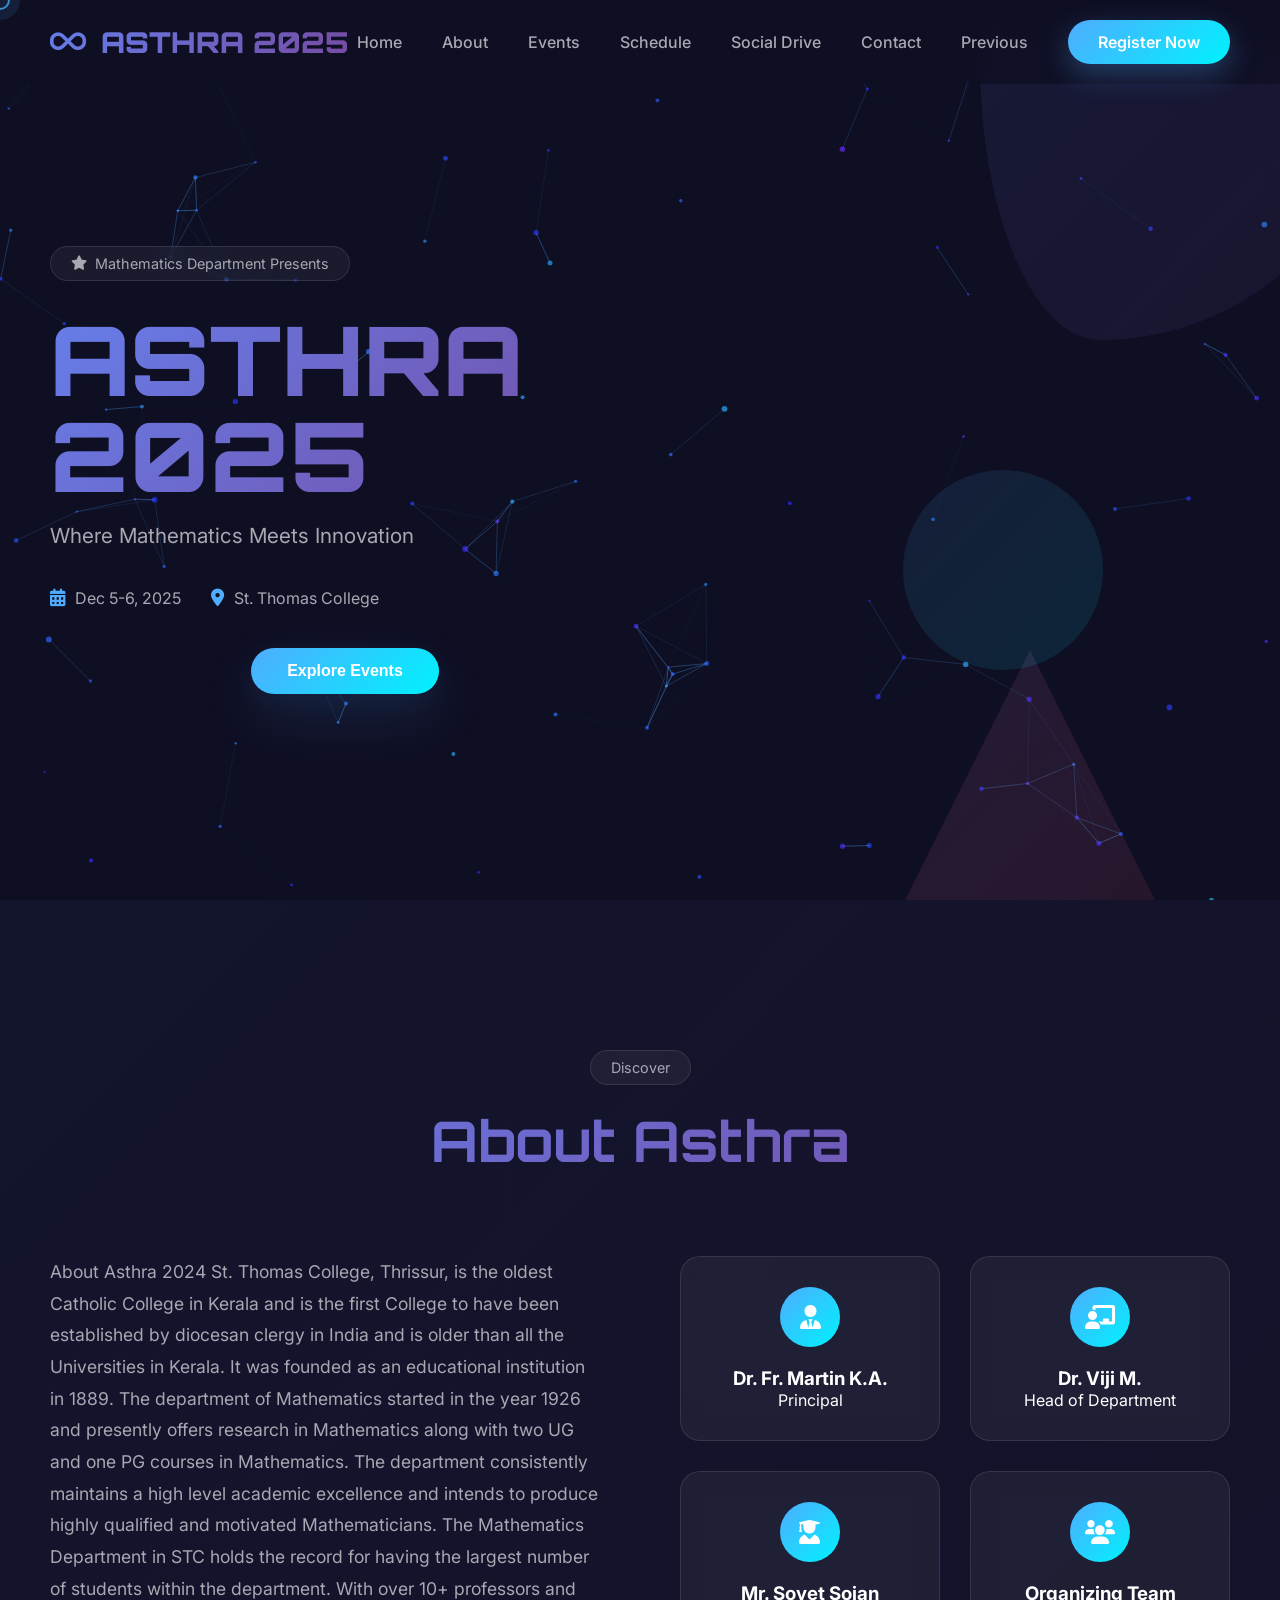
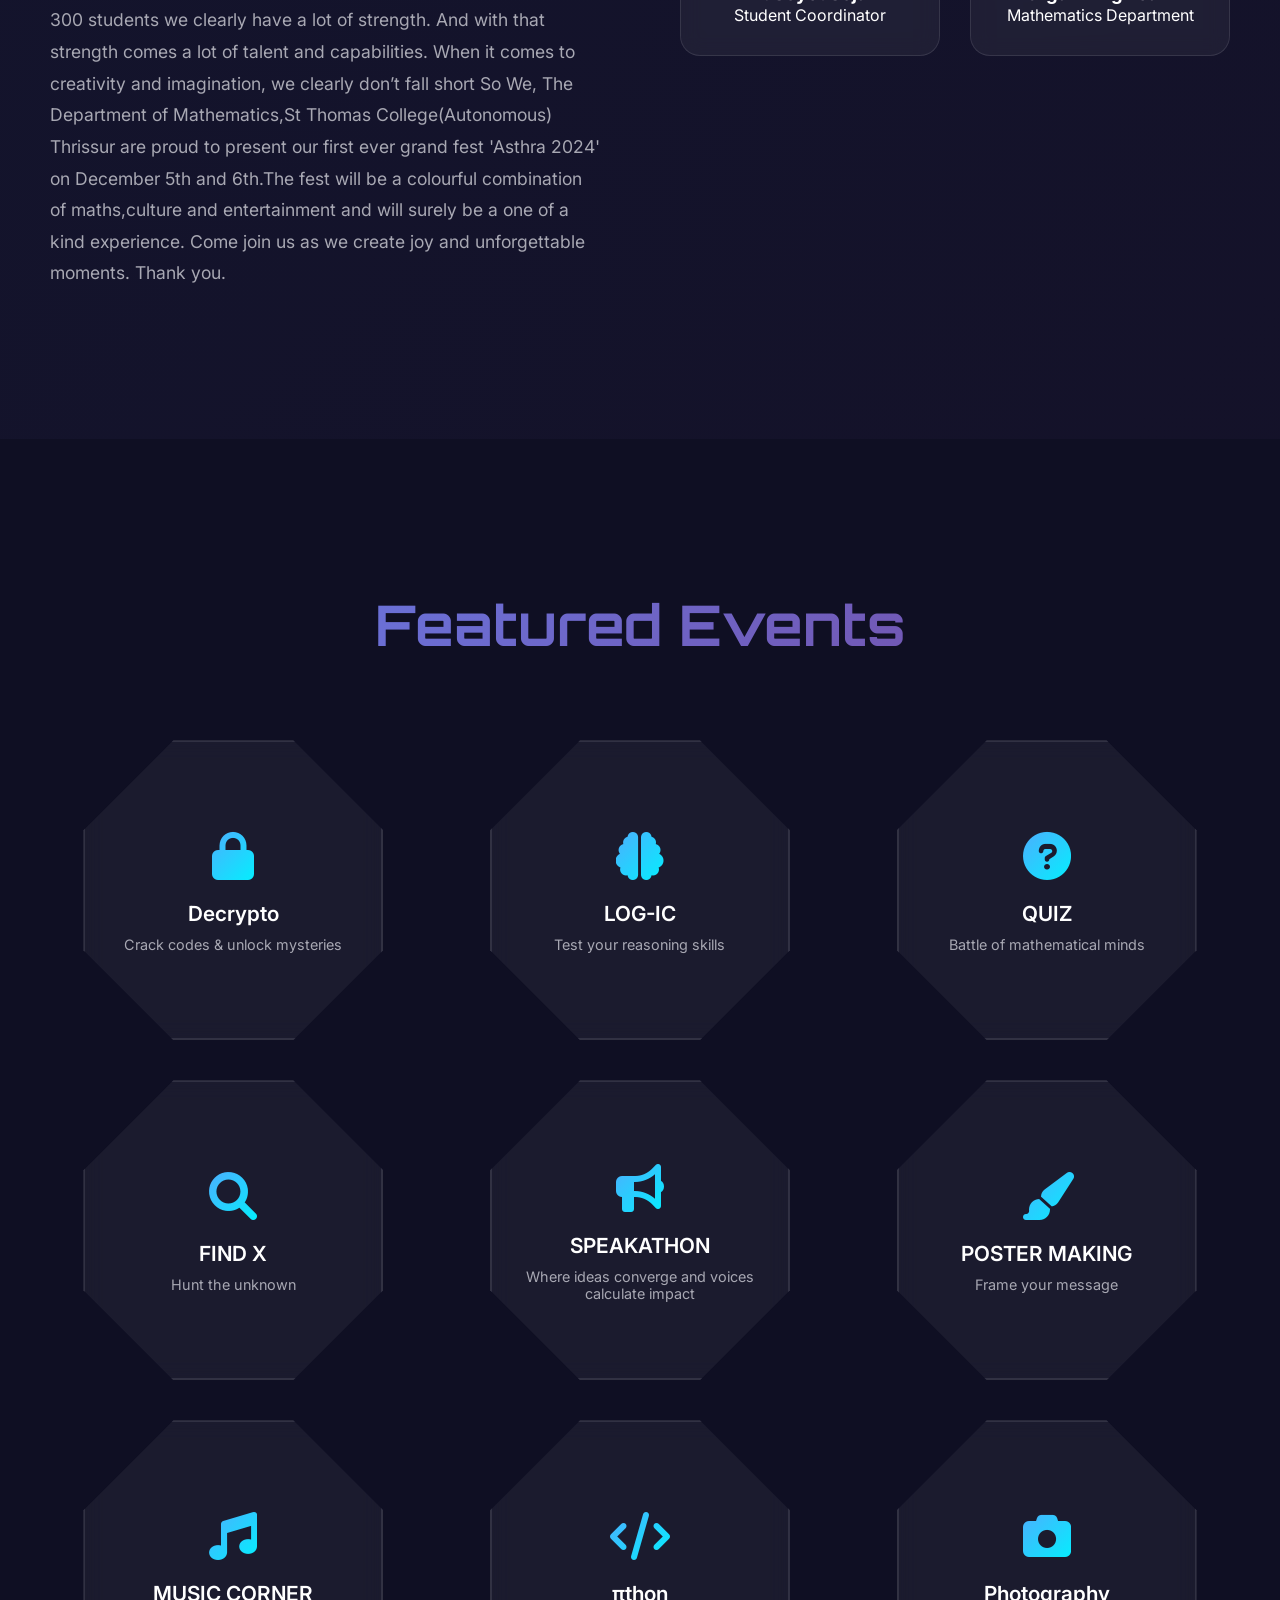
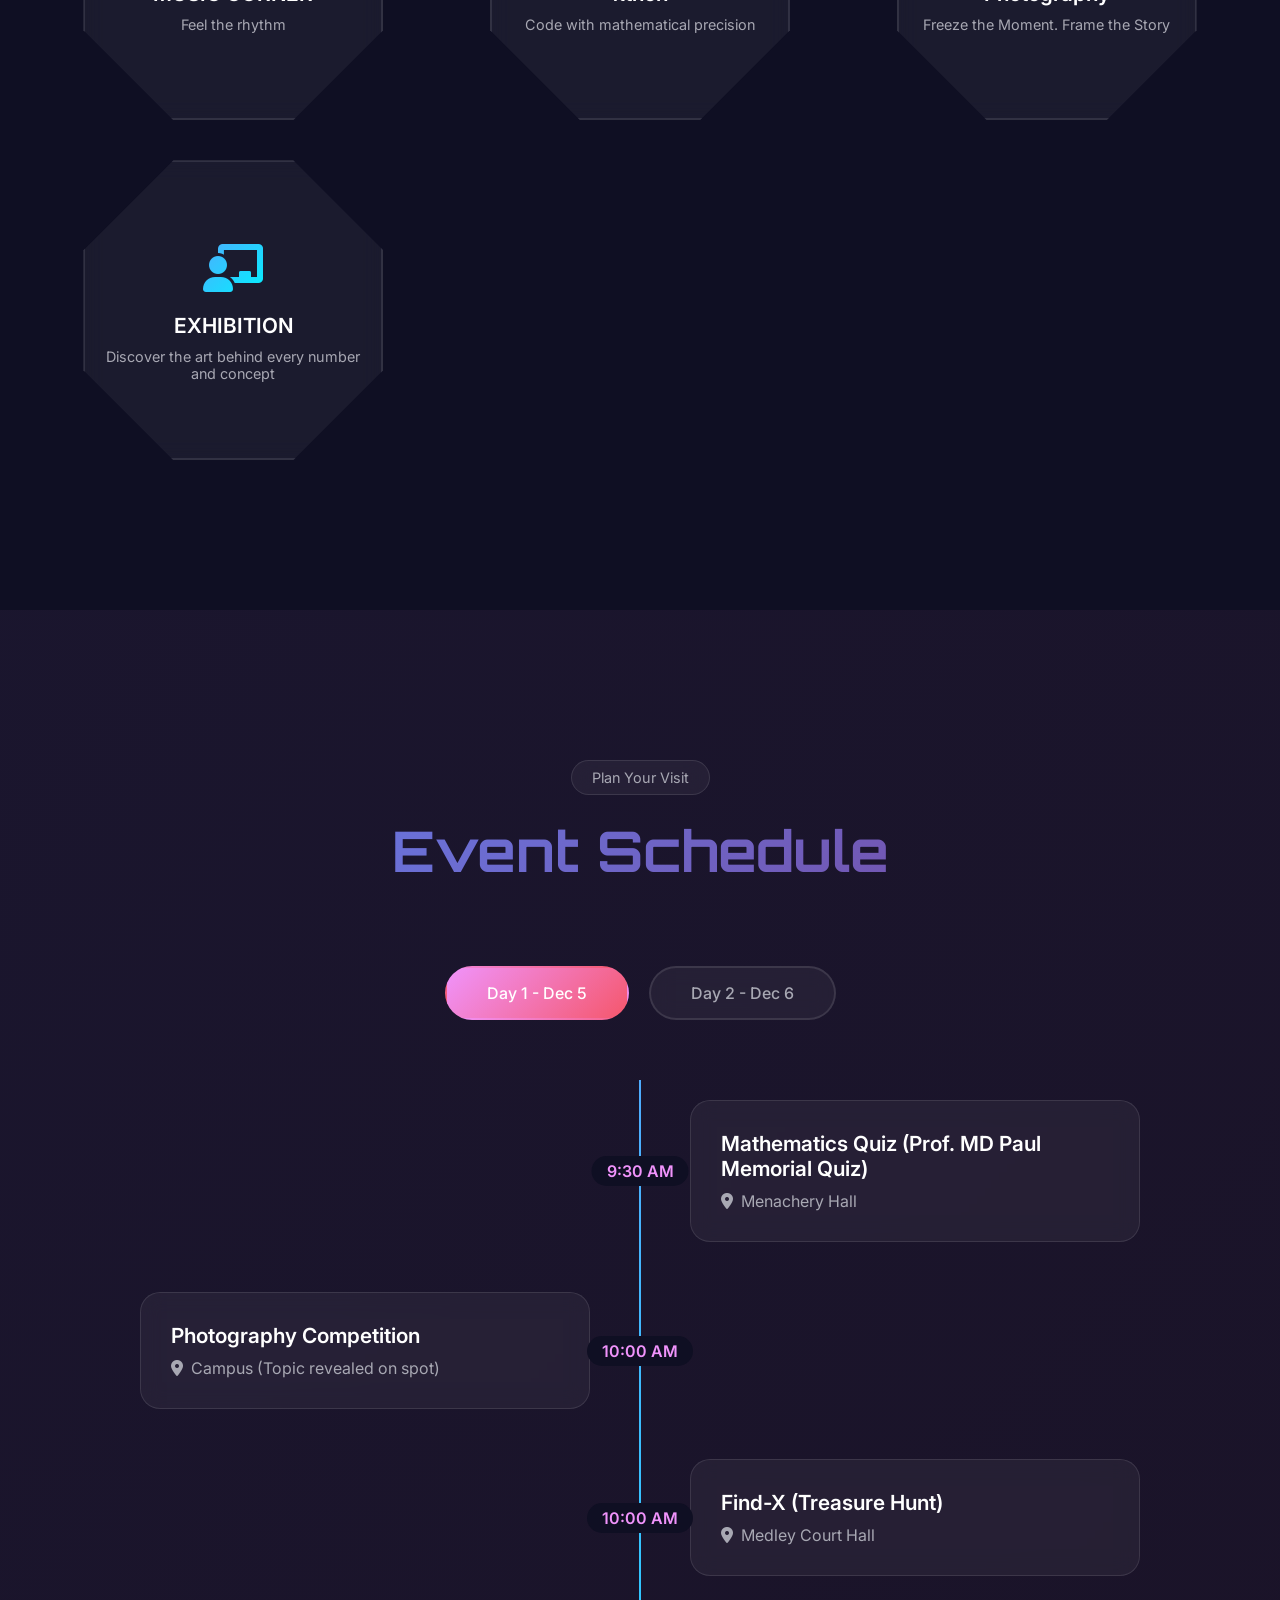
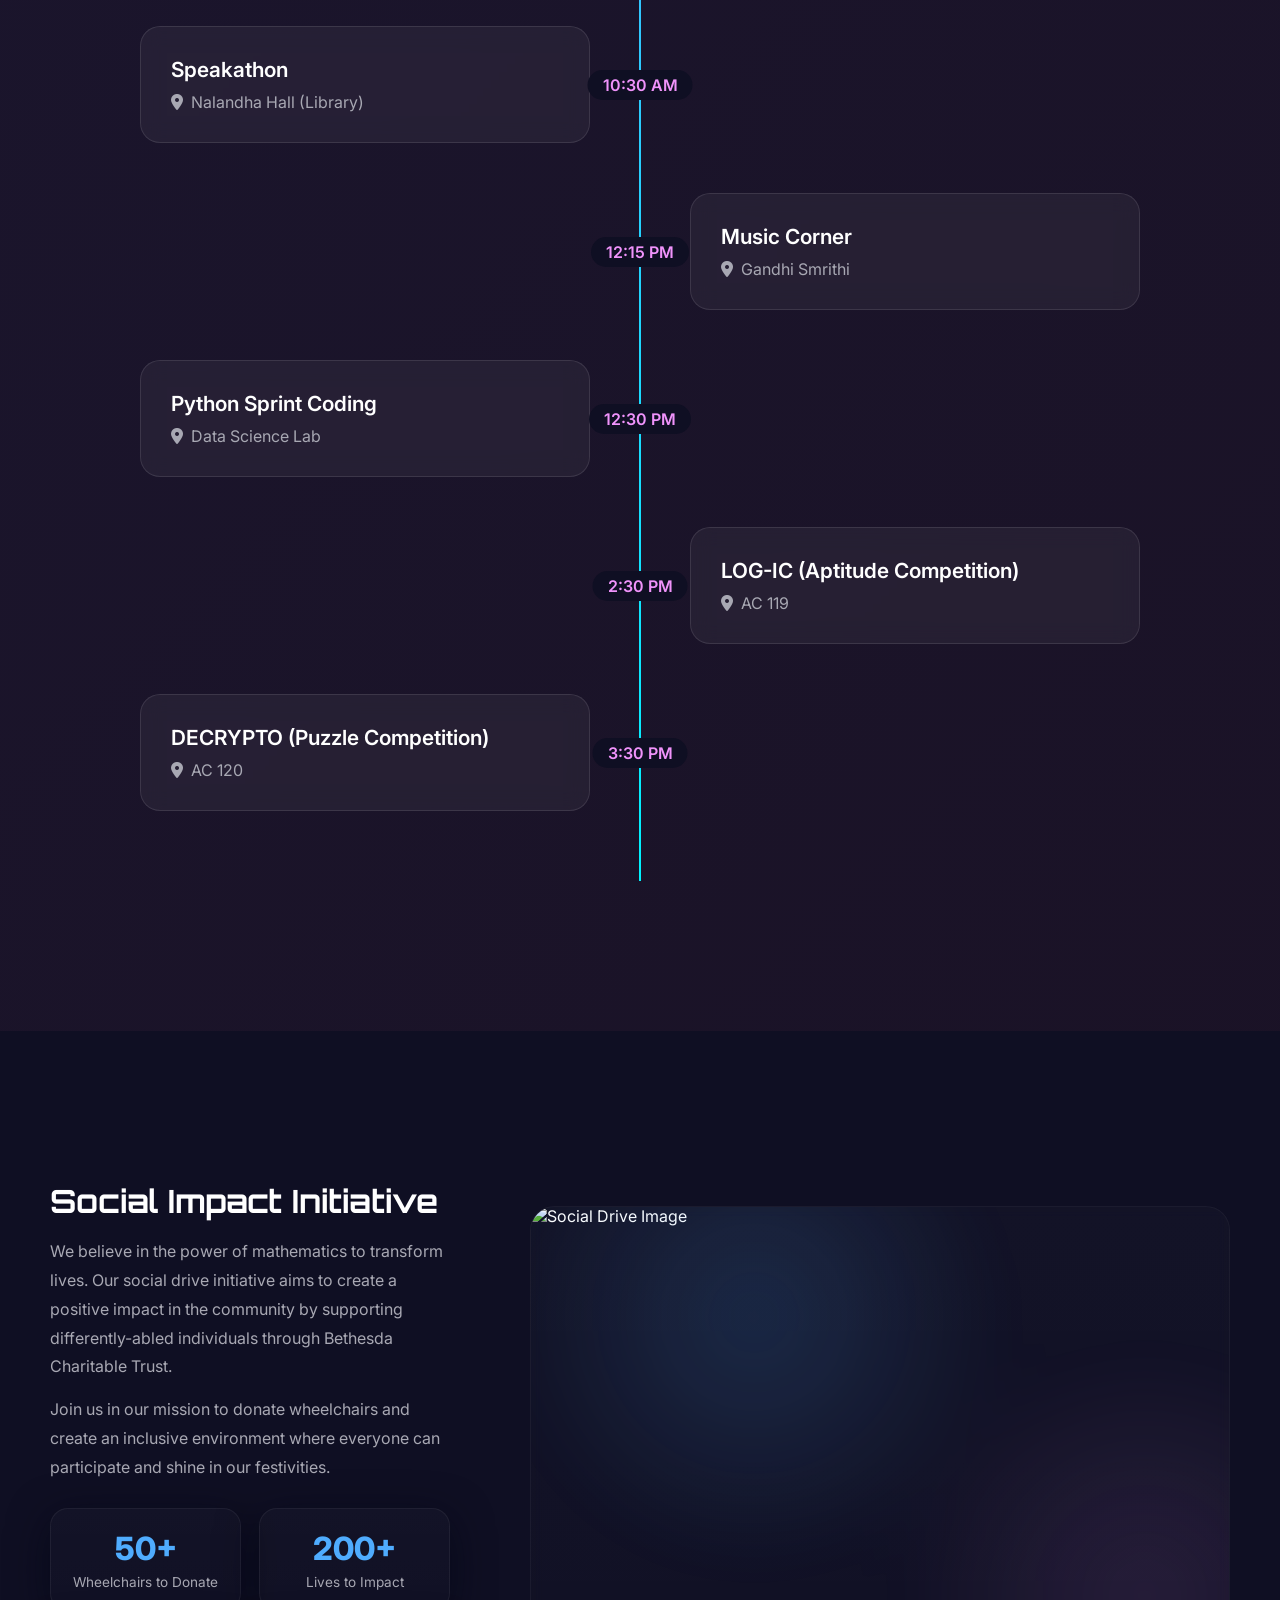
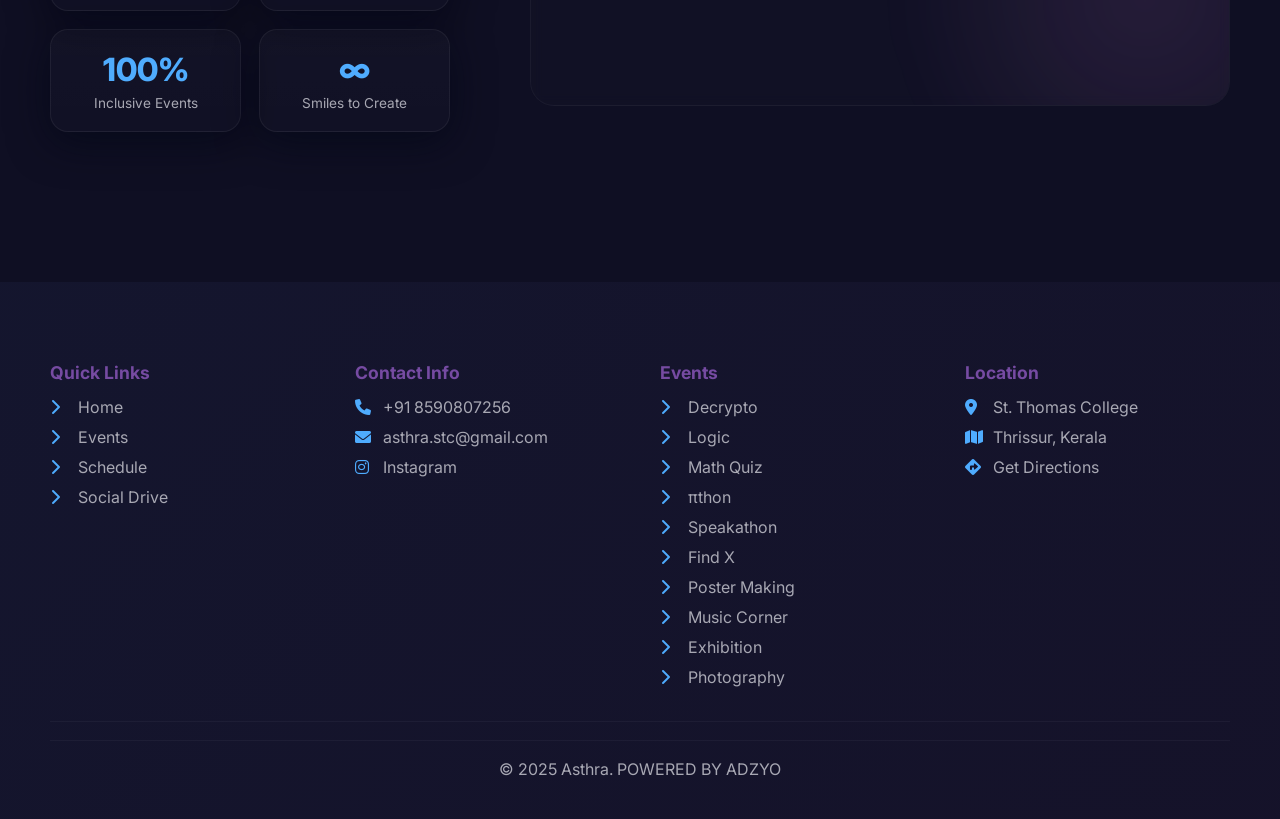
==== commit 9c0aaf45: "Add files via upload" ====
--- a/index.html
+++ b/index.html
@@ -603,4 +603,4 @@
         });
     </script>
 </body>
-</html>
+</html>
--- a/style.css
+++ b/style.css
@@ -0,0 +1,266 @@
+@import url('https://fonts.googleapis.com/css2?family=Orbitron:wght@400;700;900&family=Inter:wght@300;400;500;600;700&display=swap');
+
+:root {
+    --primary-gradient: linear-gradient(135deg, #667eea 0%, #764ba2 100%);
+    --secondary-gradient: linear-gradient(135deg, #f093fb 0%, #f5576c 100%);
+    --accent-gradient: linear-gradient(135deg, #4facfe 0%, #00f2fe 100%);
+    --dark-bg: #0f0f23;
+    --glass-bg: rgba(255, 255, 255, 0.05);
+    --text-primary: #ffffff;
+    --text-secondary: #a8a8b3;
+    --neon-purple: #764ba2;
+    --neon-pink: #f093fb;
+    --neon-cyan: #4facfe;
+}
+
+* {
+    margin: 0;
+    padding: 0;
+    box-sizing: border-box;
+}
+
+body {
+    font-family: 'Inter', sans-serif;
+    background: var(--dark-bg);
+    color: var(--text-primary);
+    overflow-x: hidden;
+}
+
+/* Remove browser default link styling (blue + underline) so links inherit color
+   and use component-specific styles instead */
+a, a:visited { color: inherit; text-decoration: none; }
+a:hover, a:active, a:focus { color: inherit; text-decoration: none; outline: none; }
+
+
+/* Make particle canvas cover the entire viewport and sit behind content */
+#particles-canvas {
+    position: fixed;
+    top: 0;
+    left: 0;
+    width: 100%;
+    height: 100%;
+    z-index: 0;
+    pointer-events: none;
+    display: block;
+}
+
+/* Ensure sections overlay the particle canvas */
+section, .footer, .events-container, .about-content, .schedule-container, .social-container {
+    position: relative;
+    z-index: 2;
+}
+
+/* Re-used site styles (extracted from index.html) */
+/* Custom Cursor (hidden on touch via media queries in the main CSS) */
+.cursor { width: 20px; height: 20px; border: 2px solid var(--neon-cyan); border-radius: 50%; position: fixed; transform: translate(-50%, -50%); pointer-events: none; transition: all 0.1s ease; z-index: 9999; mix-blend-mode: difference; }
+.cursor-follower { width: 40px; height: 40px; background: rgba(79, 172, 254, 0.1); border-radius: 50%; position: fixed; transform: translate(-50%, -50%); pointer-events: none; transition: all 0.3s ease; z-index: 9998; }
+
+/* Modern Navigation */
+.nav-container { position: fixed; top: 0; left: 0; width: 100%; padding: 20px 50px; z-index: 1000; backdrop-filter: blur(10px); transition: all 0.3s ease; background: rgba(15, 15, 35, 0.8); }
+.nav-wrapper { display: flex; justify-content: space-between; align-items: center; max-width: 1400px; margin: 0 auto; }
+.logo-container { display: flex; align-items: center; gap: 15px; font-family: 'Orbitron', monospace; font-weight: 900; font-size: 1.8rem; background: var(--primary-gradient); -webkit-background-clip: text; background-clip: text; -webkit-text-fill-color: transparent; }
+.nav-menu { display: flex; gap: 40px; align-items: center; }
+.nav-link { color: var(--text-secondary); text-decoration: none; font-weight: 500; position: relative; transition: all 0.3s ease; padding: 5px 0; }
+.nav-cta { background: var(--accent-gradient); padding: 12px 30px; border-radius: 50px; color: white; text-decoration: none; font-weight: 600; transition: all 0.3s ease; box-shadow: 0 10px 30px rgba(79, 172, 254, 0.3); }
+.menu-toggle { display: none; flex-direction: column; gap: 4px; cursor: pointer; padding: 5px; }
+.menu-toggle span { width: 25px; height: 3px; background: var(--text-primary); transition: all 0.3s ease; }
+
+/* Event content helpers used on event pages */
+.event-hero { padding: 120px 20px 40px; text-align: center; max-width: 1100px; margin: 0 auto; }
+.event-hero h1 { font-family: 'Orbitron', monospace; font-size: clamp(2rem, 6vw, 3.5rem); margin-bottom: 10px; }
+.event-hero p { color: var(--text-secondary); margin-bottom: 18px; }
+.event-actions { display: flex; gap: 12px; justify-content: center; flex-wrap: wrap; }
+.event-images { display: flex; gap: 20px; justify-content: center; align-items: stretch; flex-wrap: wrap; max-width: 1100px; margin: 0 auto 80px; padding: 0 20px; }
+.event-images img { width: 100%; max-width: 520px; height: auto; border-radius: 12px; object-fit: cover; display: block; }
+.register-btn { padding: 12px 28px; border-radius: 50px; background: var(--accent-gradient); color: #fff; text-decoration: none; font-weight: 700; }
+
+@media (max-width: 768px) { .event-images { flex-direction: column; gap: 16px; } .event-hero { padding-top: 90px; } .menu-toggle { display: flex; } .nav-menu { display: none; } }
+
+/* Footer helpers */
+.footer { padding: 80px 50px 40px; background: linear-gradient(135deg, rgba(102, 126, 234, 0.06) 0%, rgba(118, 75, 162, 0.06) 100%); }
+
+/* Footer layout */
+.footer-content { max-width: 1200px; margin: 0 auto 24px; display: grid; grid-template-columns: repeat(4, 1fr); gap: 40px; align-items: start; }
+.footer-column h4 { font-size: 1.1rem; color: var(--neon-purple); margin-bottom: 14px; font-weight: 700; }
+.footer-links { list-style: none; }
+.footer-links li { margin: 10px 0; }
+.footer-links a { color: var(--text-secondary); text-decoration: none; display: inline-flex; align-items: center; gap: 10px; }
+.footer-links a i { color: var(--neon-cyan); width: 18px; display: inline-block; }
+.footer-bottom { border-top: 1px solid rgba(255,255,255,0.04); padding-top: 18px; text-align: center; color: var(--text-secondary); }
+.footer-bottom p { margin: 0; }
+
+/* Footer responsive adjustments */
+@media (max-width: 1024px) {
+    .footer-content { grid-template-columns: repeat(2, 1fr); gap: 30px; }
+}
+@media (max-width: 768px) {
+    .footer-content { grid-template-columns: 1fr; text-align: left; }
+    .footer { padding: 40px 20px; }
+}
+
+/* Hero and main layout styles */
+.hero-section { min-height: 100vh; display: flex; position: relative; overflow: hidden; padding-top: 40px; }
+.hero-left { flex: 1; display: flex; flex-direction: column; justify-content: center; align-items: flex-start; padding: 0 50px; position: relative; z-index: 2; text-align: left; }
+.hero-right { flex: 1; position: relative; overflow: hidden; display: flex; align-items: center; justify-content: center; }
+.hero-badge { display: inline-flex; align-items: center; gap: 8px; padding: 8px 20px; background: var(--glass-bg); backdrop-filter: blur(10px); border: 1px solid rgba(255,255,255,0.1); border-radius:50px; margin-bottom:30px; font-size:0.9rem; color:var(--text-secondary); }
+.hero-title { font-family: 'Orbitron', monospace; font-size: clamp(3rem, 8vw, 6rem); font-weight: 900; line-height: 1; margin-bottom: 20px; background: var(--primary-gradient); -webkit-background-clip: text; background-clip: text; -webkit-text-fill-color: transparent; }
+.hero-subtitle { font-size: 1.3rem; color: var(--text-secondary); margin-bottom: 40px; }
+.hero-info { display:flex; flex-wrap:wrap; gap:30px; margin-bottom:40px; align-items:center; }
+.info-item { display:flex; align-items:center; gap:10px; color:var(--text-secondary); }
+.info-item i { color:var(--neon-cyan); font-size:1.1rem; }
+.hero-cta-group { display:flex; gap:20px; flex-wrap:wrap; justify-content:center; align-items:center; width:100%; }
+
+/* Hero CTA buttons */
+.btn-primary, .btn-secondary {
+    border-radius: 50px;
+    padding: 14px 36px;
+    font-weight: 700;
+    font-size: 1rem;
+    cursor: pointer;
+    transition: transform 180ms ease, box-shadow 200ms ease, background 200ms ease;
+}
+
+.btn-primary {
+    background: var(--accent-gradient);
+    color: #fff;
+    border: none;
+    box-shadow: 0 24px 60px rgba(79,172,254,0.12), 0 8px 30px rgba(79,172,254,0.08);
+}
+.btn-primary:hover { transform: translateY(-4px); box-shadow: 0 34px 90px rgba(79,172,254,0.16); }
+
+.btn-secondary {
+    background: transparent;
+    color: #fff;
+    border: 1.5px solid rgba(255,255,255,0.12);
+    padding: 12px 34px;
+    box-shadow: inset 0 -2px 12px rgba(0,0,0,0.25);
+}
+.btn-secondary:hover { background: rgba(255,255,255,0.02); transform: translateY(-2px); }
+
+button:focus { outline: none; }
+
+/* Geometric background shapes */
+.geometric-bg { position:absolute; top:0; left:0; width:100%; height:100%; display:flex; align-items:center; justify-content:center; }
+.geo-shape { position:absolute; background:var(--primary-gradient); opacity:0.1; }
+.shape-1 { width:400px; height:400px; border-radius: 30% 70% 70% 30% / 30% 30% 70% 70%; top:-100px; right:-100px; animation: morph 15s ease-in-out infinite; }
+.shape-2 { width:300px; height:300px; background:var(--secondary-gradient); clip-path: polygon(50% 0%, 0% 100%, 100% 100%); bottom:-50px; right:100px; animation: float 20s ease-in-out infinite; }
+.shape-3 { width:200px; height:200px; background:var(--accent-gradient); border-radius:50%; top:50%; right:30%; animation: pulse 10s ease-in-out infinite; }
+@keyframes morph { 0%,100%{ border-radius:30% 70% 70% 30% / 30% 30% 70% 70%; } 50%{ border-radius:70% 30% 30% 70% / 70% 70% 30% 30%; } }
+@keyframes float { 0%,100%{ transform: translateY(0) rotate(0deg);} 50%{ transform: translateY(-30px) rotate(180deg);} }
+@keyframes pulse { 0%,100%{ transform: scale(1); opacity:0.1; } 50%{ transform: scale(1.2); opacity:0.2; } }
+
+/* About / Team */
+.about-section { padding: 150px 50px; position: relative; background: linear-gradient(135deg, rgba(102,126,234,0.05) 0%, rgba(118,75,162,0.05) 100%); }
+.section-header { text-align:center; margin-bottom:80px; }
+.section-label { display:inline-block; padding:8px 20px; background:var(--glass-bg); backdrop-filter: blur(10px); border:1px solid rgba(255,255,255,0.1); border-radius:50px; margin-bottom:20px; font-size:0.9rem; color:var(--text-secondary); }
+.section-title { font-family:'Orbitron', monospace; font-size: clamp(2rem,5vw,3.5rem); font-weight:700; background:var(--primary-gradient); -webkit-background-clip:text; background-clip:text; -webkit-text-fill-color:transparent; margin-bottom:20px; }
+.about-content { display:grid; grid-template-columns:1fr 1fr; gap:80px; align-items:start; max-width:1200px; margin:0 auto; }
+.about-text { font-size:1.1rem; line-height:1.8; color:var(--text-secondary); text-align:left; }
+.team-grid { display:grid; grid-template-columns: repeat(2,1fr); gap:30px; }
+.team-card { background:var(--glass-bg); backdrop-filter: blur(10px); border:1px solid rgba(255,255,255,0.1); border-radius:20px; padding:30px; text-align:center; display:flex; flex-direction:column; align-items:center; justify-content:center; }
+.team-card:hover { transform: translateY(-10px); border-color: var(--neon-cyan); box-shadow: 0 20px 40px rgba(79,172,254,0.2); }
+.team-icon { width:60px; height:60px; margin:0 auto 20px; background:var(--accent-gradient); border-radius:50%; display:flex; align-items:center; justify-content:center; font-size:1.5rem; }
+
+/* Hexagon events grid */
+.events-section { padding:150px 50px; position:relative; }
+.events-container { max-width:1200px; margin:0 auto; }
+.hexagon-grid { display:grid; grid-template-columns: repeat(3,1fr); gap:40px; margin-top:60px; justify-items:center; align-items:center; }
+.hexagon-card { position:relative; width:100%; max-width:300px; height:300px; clip-path: polygon(30% 0%,70% 0%,100% 30%,100% 70%,70% 100%,30% 100%,0% 70%,0% 30%); background:var(--glass-bg); backdrop-filter: blur(10px); border:2px solid rgba(255,255,255,0.1); transition: all 0.3s ease; cursor:pointer; display:flex; align-items:center; justify-content:center; }
+.hexagon-card:hover { transform: scale(1.05); border-color: var(--neon-cyan); box-shadow: 0 0 30px rgba(79,172,254,0.3); }
+.hexagon-content { position:relative; text-align:center; padding:20px; display:flex; flex-direction:column; align-items:center; justify-content:center; }
+.hexagon-icon { font-size:3rem; margin-bottom:15px; background:var(--accent-gradient); -webkit-background-clip:text; background-clip:text; -webkit-text-fill-color:transparent; }
+.hexagon-title { font-size:1.3rem; font-weight:600; margin-bottom:10px; }
+.hexagon-desc { color:var(--text-secondary); font-size:0.9rem; }
+
+/* Schedule timeline */
+.schedule-section { padding:150px 50px; background: linear-gradient(135deg, rgba(240,147,251,0.05) 0%, rgba(245,87,108,0.05) 100%); position:relative; }
+.schedule-container { max-width:1000px; margin:0 auto; }
+.day-tabs { display:flex; justify-content:center; gap:20px; margin-bottom:60px; flex-wrap:wrap; }
+.day-tab { padding:15px 40px; background:var(--glass-bg); backdrop-filter: blur(10px); border:2px solid rgba(255,255,255,0.1); border-radius:50px; color:var(--text-secondary); cursor:pointer; font-weight:500; }
+.day-tab.active { background: var(--secondary-gradient); border-color: transparent; color: white; }
+.timeline { position: relative; padding: 20px 0; }
+.timeline::before { content:''; position:absolute; left:50%; top:0; bottom:0; width:2px; background:var(--accent-gradient); transform: translateX(-50%); }
+.timeline-item { position: relative; margin-bottom:50px; display:flex; align-items:center; }
+.timeline-item:nth-child(odd) { flex-direction: row-reverse; }
+.timeline-content { width:45%; background:var(--glass-bg); backdrop-filter: blur(10px); border:1px solid rgba(255,255,255,0.1); border-radius:20px; padding:30px; position:relative; transition: all 0.3s ease; }
+.timeline-content:hover { transform: scale(1.02); border-color: var(--neon-pink); box-shadow: 0 15px 30px rgba(240,147,251,0.2); }
+.timeline-dot { position:absolute; left:50%; transform: translateX(-50%); width:20px; height:20px; background:var(--secondary-gradient); border-radius:50%; border:4px solid var(--dark-bg); z-index:1; }
+.timeline-time { position:absolute; top:50%; left:50%; transform: translate(-50%, -50%); background: var(--dark-bg); padding:5px 15px; border-radius:20px; font-weight:600; color:var(--neon-pink); white-space:nowrap; }
+.timeline-title { font-size:1.3rem; font-weight:600; margin-bottom:10px; }
+.timeline-venue { color:var(--text-secondary); display:flex; align-items:center; gap:8px; }
+
+/* Social section */
+.social-section { padding:150px 50px; position:relative; }
+.social-container { max-width:1200px; margin:0 auto; display:grid; grid-template-columns:1fr 1fr; gap:80px; align-items:center; }
+.social-content h3 { font-family: 'Orbitron', monospace; font-size: clamp(1.6rem, 3vw, 2rem); margin-bottom: 16px; color: var(--text-primary); }
+.social-content p { color: var(--text-secondary); line-height:1.8; margin-bottom: 14px; }
+    .social-stats { display:grid; grid-template-columns: repeat(2, minmax(0, 1fr)); gap:18px; margin-top:26px; }
+    .stat-card { position:relative; background: linear-gradient(180deg, rgba(255,255,255,0.02), rgba(255,255,255,0.01)); border:1px solid rgba(255,255,255,0.06); padding:20px 22px; border-radius:18px; min-height:96px; display:flex; flex-direction:column; align-items:center; justify-content:center; box-shadow: 0 10px 40px rgba(2,6,20,0.6); }
+.stat-number { font-size:1.25rem; font-weight:700; color: var(--neon-cyan); }
+    .stat-number { font-size:2rem; font-weight:800; color: var(--neon-cyan); }
+.stat-label { font-size:0.85rem; color: var(--text-secondary); margin-top:6px; }
+.social-visual { position:relative; height:500px; width:700px; background: linear-gradient(180deg, rgba(255,255,255,0.02), rgba(255,255,255,0.01)); backdrop-filter: blur(6px); border:1px solid rgba(255,255,255,0.04); border-radius:24px; overflow:hidden; display:flex; align-items:center; justify-content:center; }
+.social-visual::before { content:''; position:absolute; top:-20%; left:-10%; width:140%; height:140%; background: radial-gradient(circle at 30% 30%, rgba(79,172,254,0.18), transparent 30%), radial-gradient(circle at 70% 70%, rgba(240,147,251,0.12), transparent 30%); filter: blur(40px); opacity:0.9; transform: translateZ(0); }
+.social-icon { font-size:5.5rem; color: var(--neon-pink); position:relative; z-index:2; text-shadow: 0 8px 30px rgba(118,75,162,0.18); }
+@keyframes rotate { 100% { transform: rotate(360deg); } }
+
+/* Responsive rules */
+@media (max-width: 1024px) {
+    .nav-menu { gap: 20px; }
+    .about-content { grid-template-columns: 1fr; gap:50px; }
+    .hexagon-grid { grid-template-columns: repeat(2,1fr); }
+    .social-container { grid-template-columns: 1fr; }
+    .footer-content { grid-template-columns: repeat(2,1fr); }
+}
+
+@media (max-width: 768px) {
+    .nav-container { padding: 12px 18px; }
+    .nav-menu { display: none; }
+    .menu-toggle { display: flex; }
+    .hero-section { flex-direction: column; padding-top: 40px; }
+    .hero-left, .hero-right { flex: none; width:100%; }
+    .hero-left { padding: 50px 20px; align-items:center; text-align:center; }
+    .hero-title { font-size: 3rem; text-align:center; }
+    .hexagon-grid { grid-template-columns: 1fr; }
+    .timeline::before { left: 30px; }
+    .timeline-item { flex-direction: column !important; align-items: flex-start !important; padding-left: 60px; }
+    .timeline-content { width: 100%; }
+    .timeline-dot { left: 30px; }
+    .timeline-time { left: 80px; transform: translateY(-50%); }
+    .footer-content { grid-template-columns: 1fr; }
+
+    /* Mobile timeline adjustments: place time above the event title */
+    .timeline-item { padding-left: 0 !important; align-items: stretch !important; }
+    .timeline-time { position: relative !important; left: auto !important; transform: none !important; margin: 0 0 10px 0 !important; order: -1 !important; align-self: flex-start !important; white-space: nowrap; }
+    .timeline-dot { position: relative !important; left: auto !important; transform: none !important; margin: 6px 0 !important; order: 0 !important; align-self: flex-start !important; }
+}
+
+@media (max-width: 480px) {
+    body { font-size: 15px; }
+    .nav-container { padding: 10px 14px; }
+    .logo-container { font-size: 1.4rem; }
+    .hero-section { padding-top: 30px; }
+    .hero-left { padding: 30px 16px; }
+    .hero-title { font-size: clamp(2rem, 9vw, 3.5rem); }
+    .hero-subtitle { font-size: 1rem; }
+    .geometric-bg { display: none; }
+    .hexagon-grid { grid-template-columns: 1fr; gap: 20px; }
+    .about-section, .events-section, .schedule-section, .social-section { padding: 80px 20px; }
+    .footer { padding: 40px 20px; }
+    .cursor, .cursor-follower { display: none !important; }
+}
+
+/* Mobile nav open state (class toggled by JS) */
+.nav-menu.open {
+    display: flex !important;
+    position: absolute;
+    top: 70px;
+    left: 0;
+    right: 0;
+    flex-direction: column;
+    background: rgba(15, 15, 35, 0.95);
+    backdrop-filter: blur(10px);
+    padding: 20px;
+    gap: 16px;
+    z-index: 1001;
+}
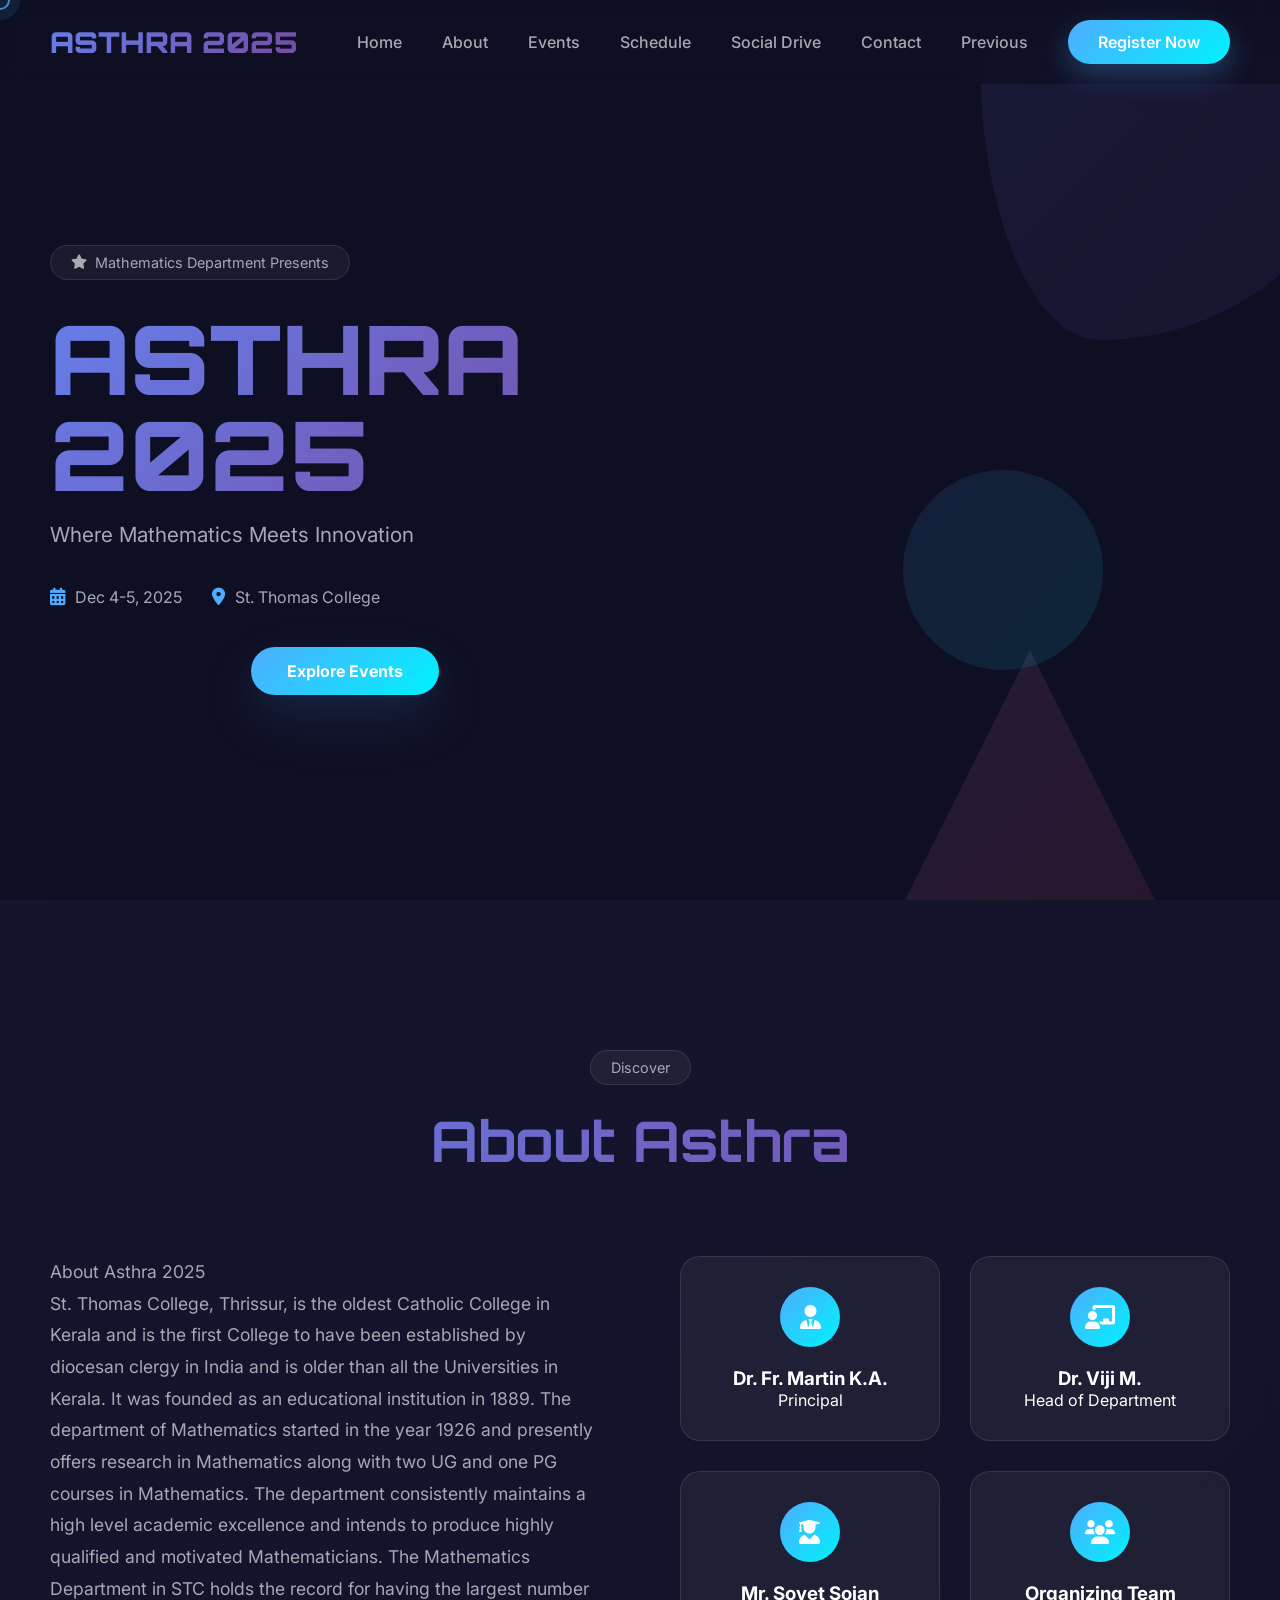
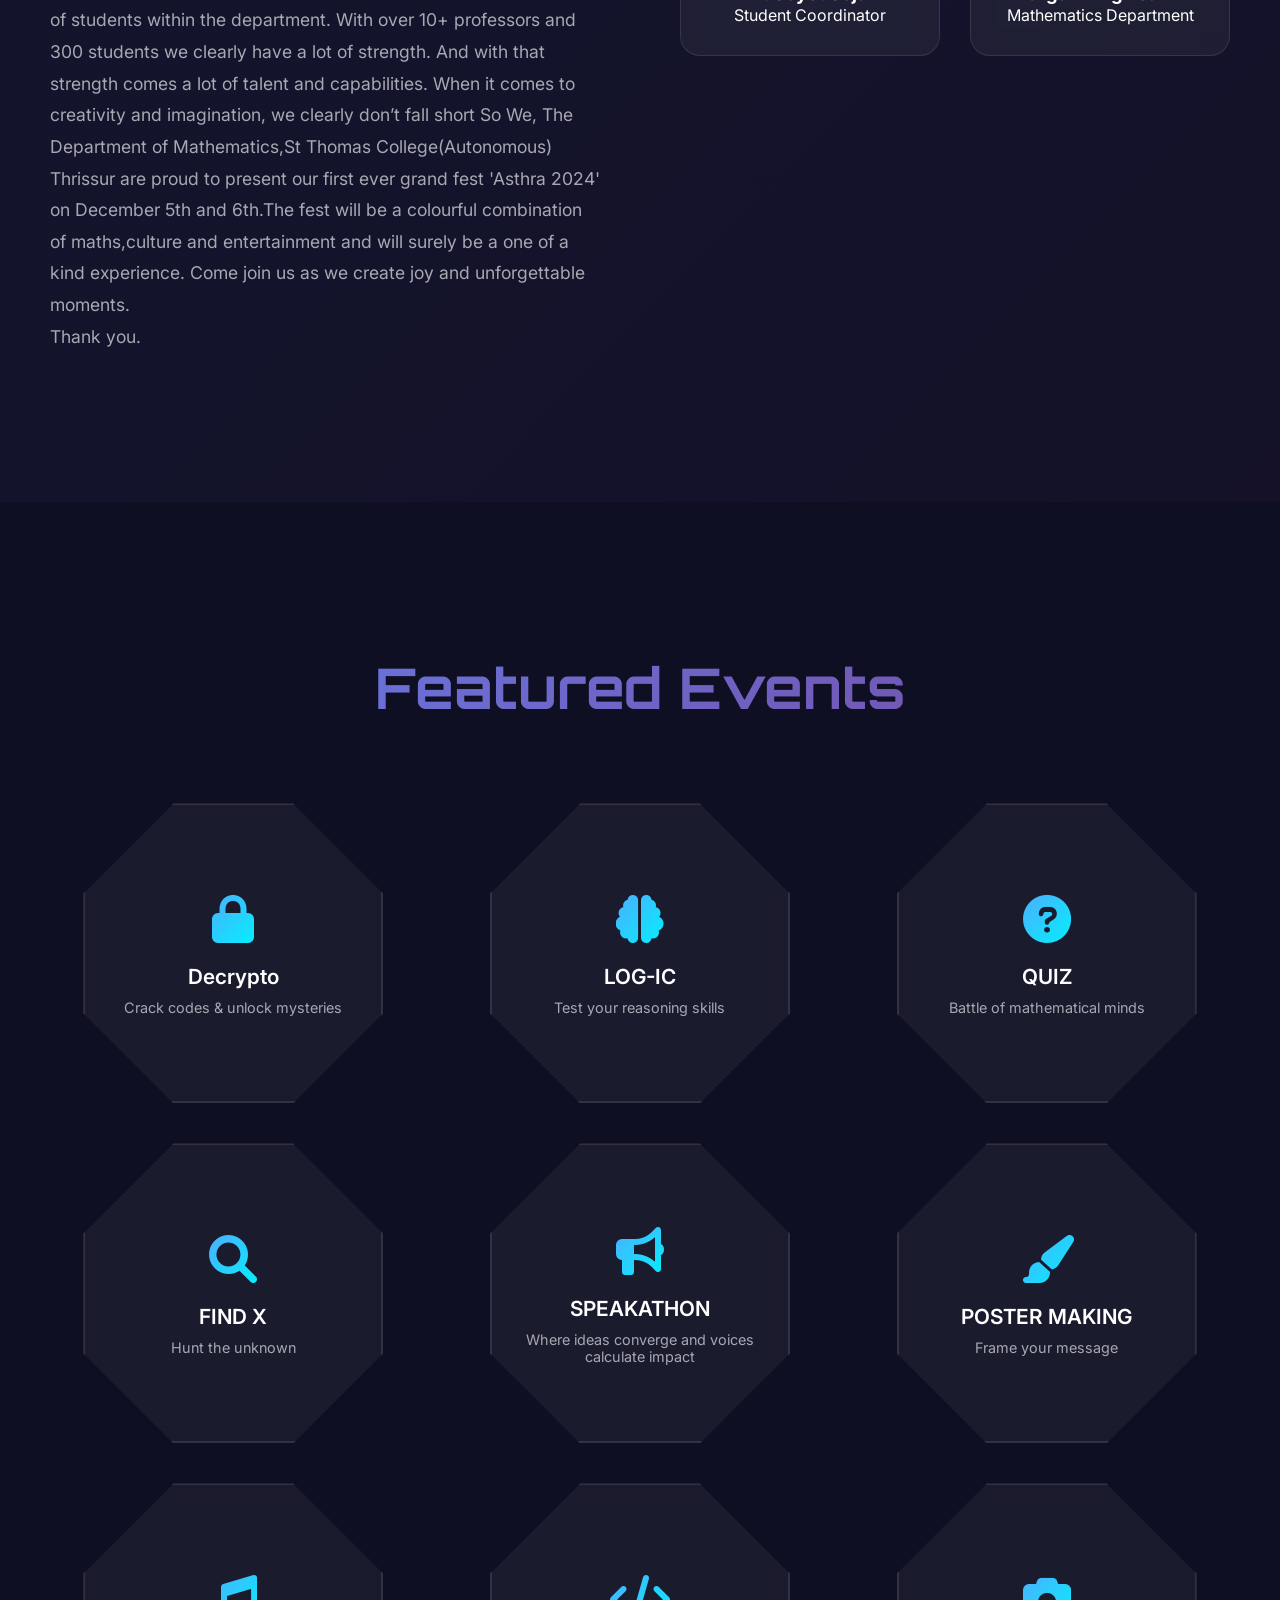
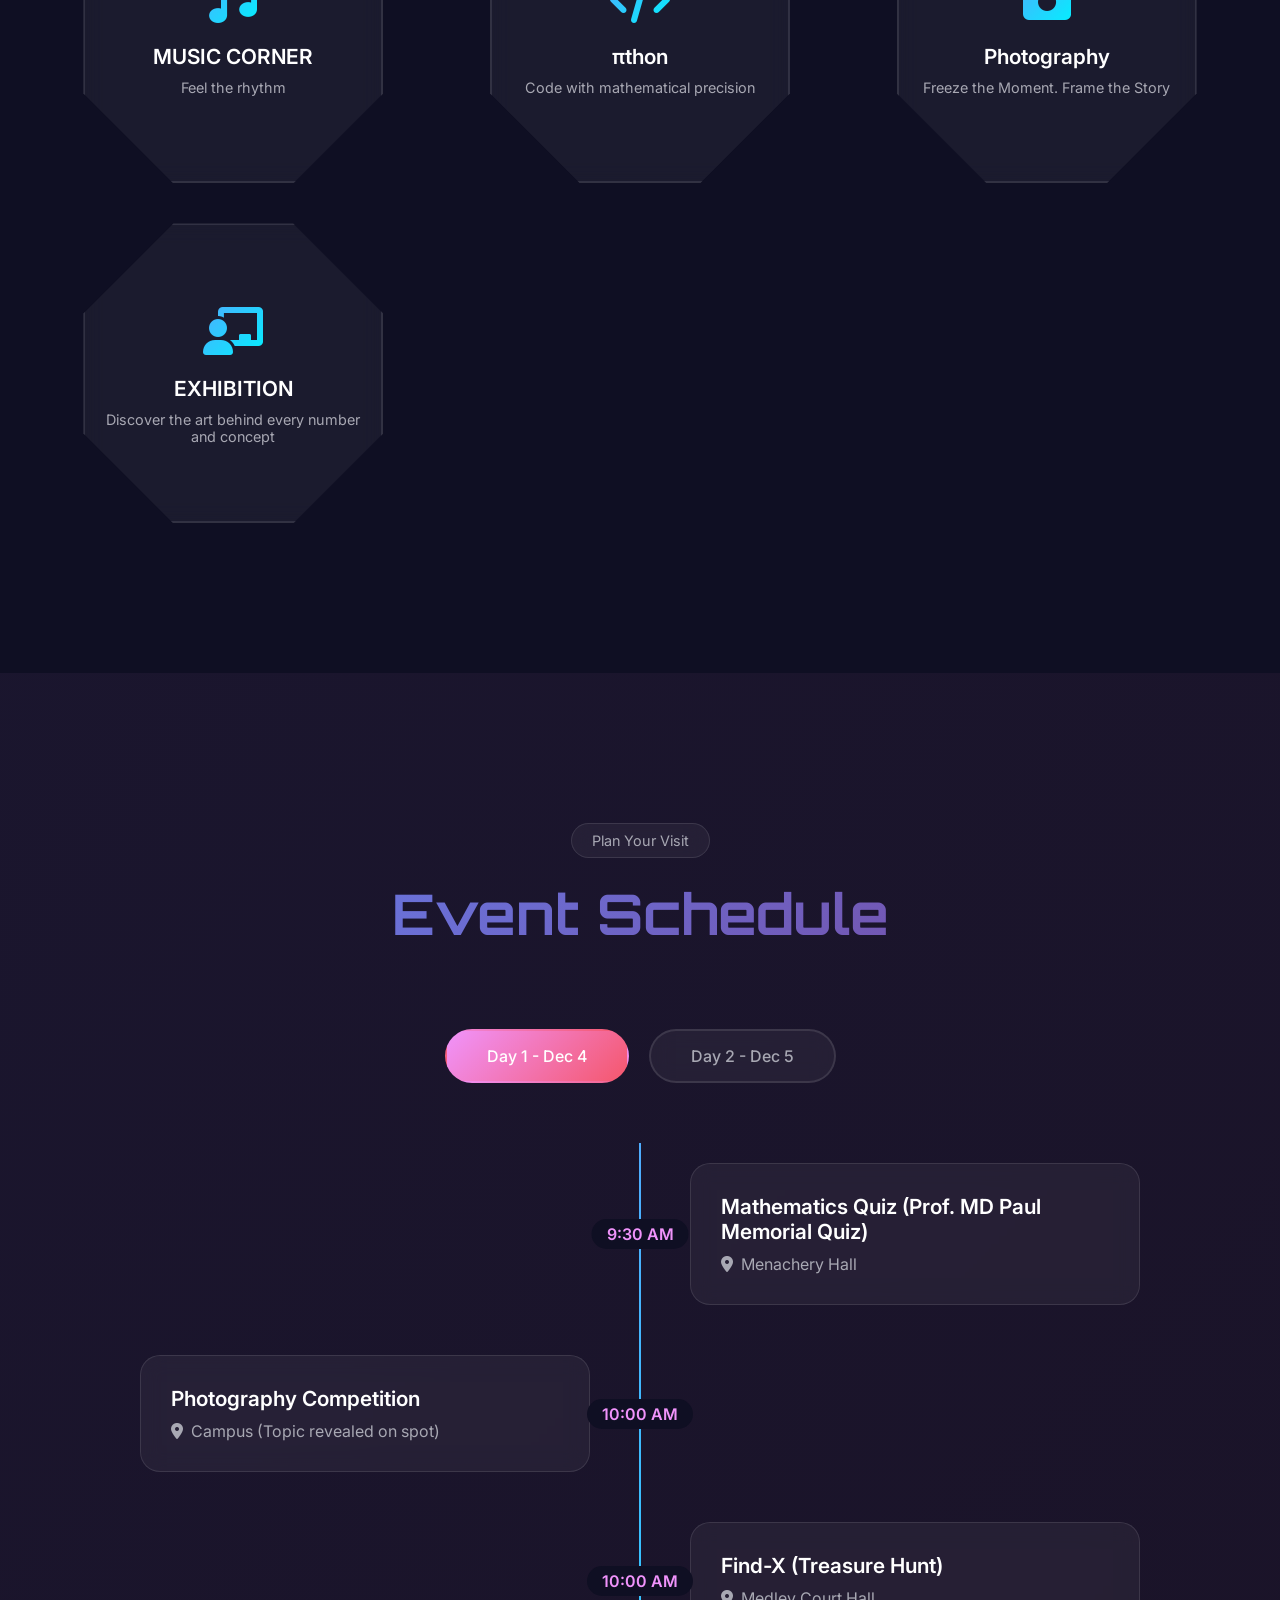
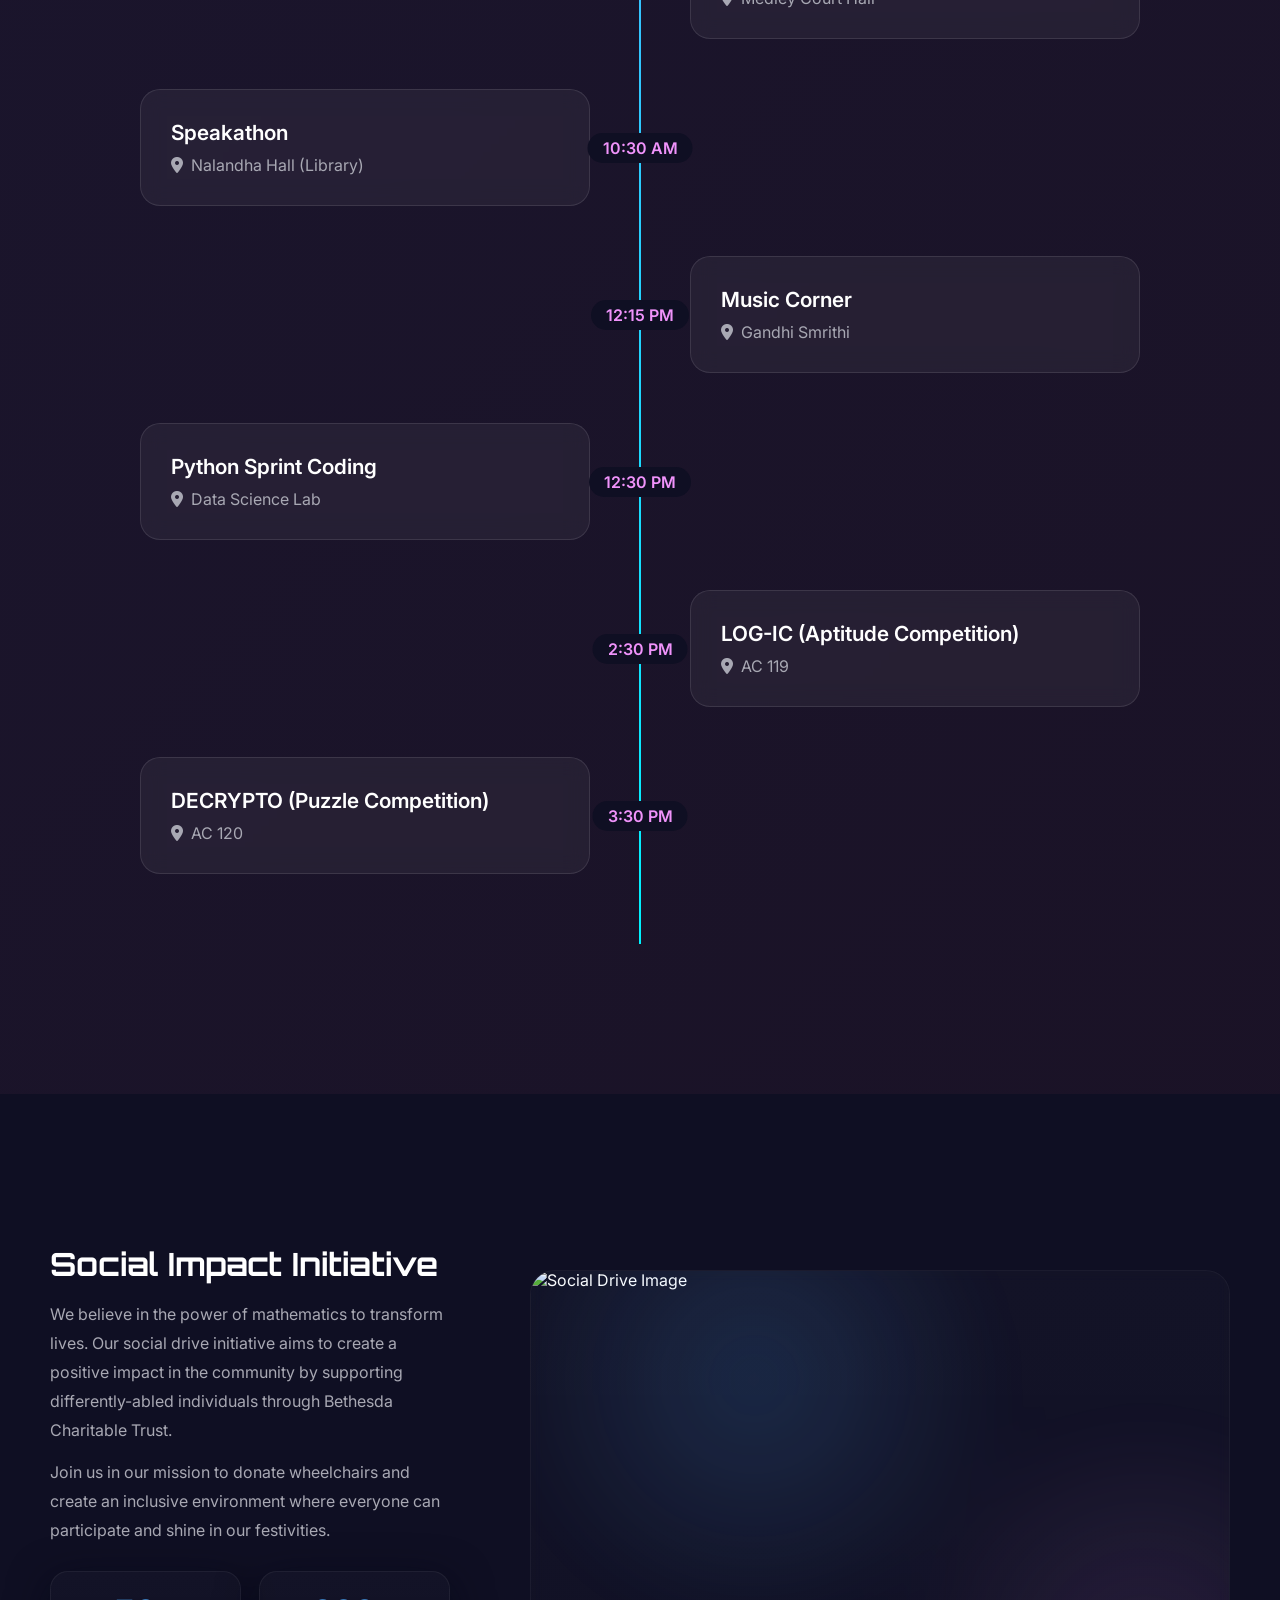
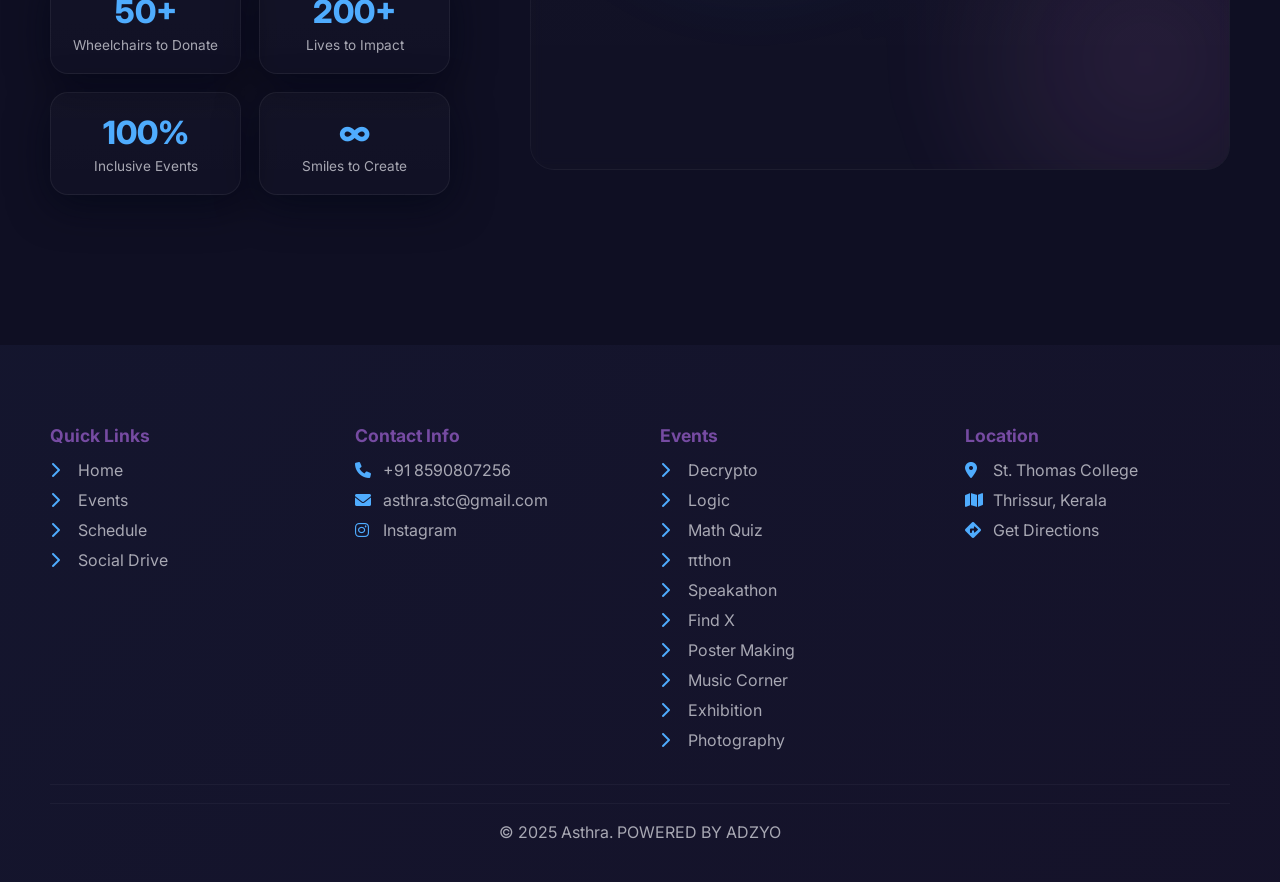
==== commit b9eaa5ab: "Update index.html" ====
--- a/index.html
+++ b/index.html
@@ -19,7 +19,6 @@
     <nav class="nav-container">
         <div class="nav-wrapper">
             <div class="logo-container">
-                <i class="fas fa-infinity"></i>
                 ASTHRA 2025
             </div>
             <div class="nav-menu">
@@ -51,7 +50,7 @@
             <div class="hero-info">
                 <div class="info-item">
                     <i class="fas fa-calendar-alt"></i>
-                    <span>Dec 5-6, 2025</span>
+                    <span>Dec 4-5, 2025</span>
                 </div>
                 <div class="info-item">
                     <i class="fas fa-map-marker-alt"></i>
@@ -59,7 +58,7 @@
                 </div>
             </div>
             <div class="hero-cta-group">
-                <button class="btn-primary">Explore Events</button>
+                <a href="#events" class="btn-primary">Explore Events</a>
             </div>
         </div>
         <div class="hero-right">
@@ -79,14 +78,14 @@
         </div>
         <div class="about-content">
             <div class="about-text">
-                <p>About Asthra 2024
+                <p>About Asthra 2025<br>
 St. Thomas College, Thrissur, is the oldest Catholic College in Kerala and is the first College to have been established by diocesan clergy in India and is older than all the Universities in Kerala. It was founded as an educational institution in 1889. The department of Mathematics started in the year 1926 and presently offers research in Mathematics along with two UG and one PG courses in Mathematics. The department consistently maintains a high level academic excellence and intends to produce highly qualified and motivated Mathematicians.
 
 The Mathematics Department in STC holds the record for having the largest number of students within the department. With over 10+ professors and 300 students we clearly have a lot of strength. And with that strength comes a lot of talent and capabilities. When it comes to creativity and imagination, we clearly don’t fall short
 
 So We,
 The Department of Mathematics,St Thomas College(Autonomous) Thrissur are proud to present our first ever grand fest 'Asthra 2024' on December 5th and 6th.The fest will be a colourful combination of maths,culture and entertainment and will surely be a one of a kind experience.
-Come join us as we create joy and unforgettable moments.
+Come join us as we create joy and unforgettable moments.<br>
 
 Thank you.</p>
             </div>
@@ -234,8 +233,8 @@
                 <h2 class="section-title">Event Schedule</h2>
             </div>
             <div class="day-tabs">
-                <div class="day-tab active" onclick="showDay('day1', this)">Day 1 - Dec 5</div>
-                    <div class="day-tab" onclick="showDay('day2', this)">Day 2 - Dec 6</div>
+                <div class="day-tab active" onclick="showDay('day1', this)">Day 1 - Dec 4</div>
+                    <div class="day-tab" onclick="showDay('day2', this)">Day 2 - Dec 5</div>
             </div>
             <div class="timeline" id="day1">
                 <div class="timeline-item">
@@ -380,7 +379,7 @@
                 </div>
             </div>
             <div class="social-visual">
-                <img src="https://asthrastc.github.io/Asthra2k24/images/img-asthra/social_drive.jpg" alt="Social Drive Image" class="social-image" width="700" height="500">
+                <img loading="lazy" src="https://asthrastc.github.io/Asthra2k24/images/img-asthra/social_drive.jpg" alt="Social Drive Image" class="social-image" width="700" height="500">
             </div>
         </div>
     </section>
@@ -450,14 +449,27 @@
             }, 100);
         });
 
-        // Particle Background
+        // Particle Background (mobile-optimized)
         const canvas = document.getElementById('particles-canvas');
         const ctx = canvas.getContext('2d');
-        canvas.width = window.innerWidth;
-        canvas.height = window.innerHeight;
+        function setCanvasSize() {
+            canvas.width = window.innerWidth;
+            canvas.height = window.innerHeight;
+        }
+        setCanvasSize();
+
+        // Detect touch devices early so we can reduce effects
+        const isTouch = ('ontouchstart' in window) || (navigator.maxTouchPoints && navigator.maxTouchPoints > 0);
 
         const particles = [];
-        const particleCount = 100;
+        function getParticleCount() {
+            if (isTouch) return 16; // keep very low on touch devices
+            if (window.innerWidth < 480) return 28; // small phones
+            if (window.innerWidth < 900) return 48; // tablets / small screens
+            return 100; // desktop
+        }
+
+        let particleCount = getParticleCount();
 
         class Particle {
             constructor() {
@@ -466,7 +478,7 @@
                 this.size = Math.random() * 2 + 1;
                 this.speedX = Math.random() * 0.5 - 0.25;
                 this.speedY = Math.random() * 0.5 - 0.25;
-                this.color = `hsla(${Math.random() * 60 + 200}, 70%, 50%, 0.8)`;
+                this.color = hsla(${Math.random() * 60 + 200}, 70%, 50%, 0.8);
             }
 
             update() {
@@ -488,44 +500,69 @@
         }
 
         function initParticles() {
+            particles.length = 0;
+            particleCount = getParticleCount();
             for (let i = 0; i < particleCount; i++) {
                 particles.push(new Particle());
             }
         }
 
+        let animationId = null;
         function animateParticles() {
+            // If the tab is hidden, skip rendering to save battery
+            if (document.hidden) {
+                animationId = requestAnimationFrame(animateParticles);
+                return;
+            }
+
             ctx.clearRect(0, 0, canvas.width, canvas.height);
-            
+
             particles.forEach(particle => {
                 particle.update();
                 particle.draw();
             });
 
-            // Draw connections
-            particles.forEach((a, index) => {
-                particles.slice(index + 1).forEach(b => {
-                    const distance = Math.sqrt((a.x - b.x) ** 2 + (a.y - b.y) ** 2);
-                    if (distance < 100) {
-                        ctx.strokeStyle = `rgba(79, 172, 254, ${1 - distance / 100})`;
-                        ctx.lineWidth = 0.5;
-                        ctx.beginPath();
-                        ctx.moveTo(a.x, a.y);
-                        ctx.lineTo(b.x, b.y);
-                        ctx.stroke();
+            // Draw connections only on non-touch devices and moderate particle counts
+            if (!isTouch && particles.length <= 120) {
+                for (let i = 0; i < particles.length; i++) {
+                    const a = particles[i];
+                    for (let j = i + 1; j < particles.length; j++) {
+                        const b = particles[j];
+                        const dx = a.x - b.x;
+                        const dy = a.y - b.y;
+                        const distance = Math.sqrt(dx * dx + dy * dy);
+                        if (distance < 100) {
+                            ctx.strokeStyle = rgba(79, 172, 254, ${1 - distance / 100});
+                            ctx.lineWidth = 0.5;
+                            ctx.beginPath();
+                            ctx.moveTo(a.x, a.y);
+                            ctx.lineTo(b.x, b.y);
+                            ctx.stroke();
+                        }
                     }
-                });
-            });
-
-            requestAnimationFrame(animateParticles);
+                }
+            }
+
+            animationId = requestAnimationFrame(animateParticles);
         }
+
+        // Pause/resume when visibility changes to save CPU on mobile
+        document.addEventListener('visibilitychange', () => {
+            if (document.hidden) {
+                if (animationId) cancelAnimationFrame(animationId);
+                animationId = null;
+            } else {
+                if (!animationId) animateParticles();
+            }
+        });
 
         initParticles();
         animateParticles();
 
-        // Resize canvas
+        // Resize canvas and reinitialize particles for the new viewport
         window.addEventListener('resize', () => {
-            canvas.width = window.innerWidth;
-            canvas.height = window.innerHeight;
+            setCanvasSize();
+            initParticles();
         });
 
         // Schedule Tabs
@@ -567,7 +604,7 @@
         const navMenu = document.querySelector('.nav-menu');
 
         // If it's a touch device, hide custom cursor and avoid cursor listeners
-        const isTouch = ('ontouchstart' in window) || (navigator.maxTouchPoints && navigator.maxTouchPoints > 0);
+        // isTouch is declared earlier near the particle initialization
         if (isTouch) {
             const c = document.querySelector('.cursor');
             const f = document.querySelector('.cursor-follower');
@@ -603,4 +640,4 @@
         });
     </script>
 </body>
-</html>+</html>
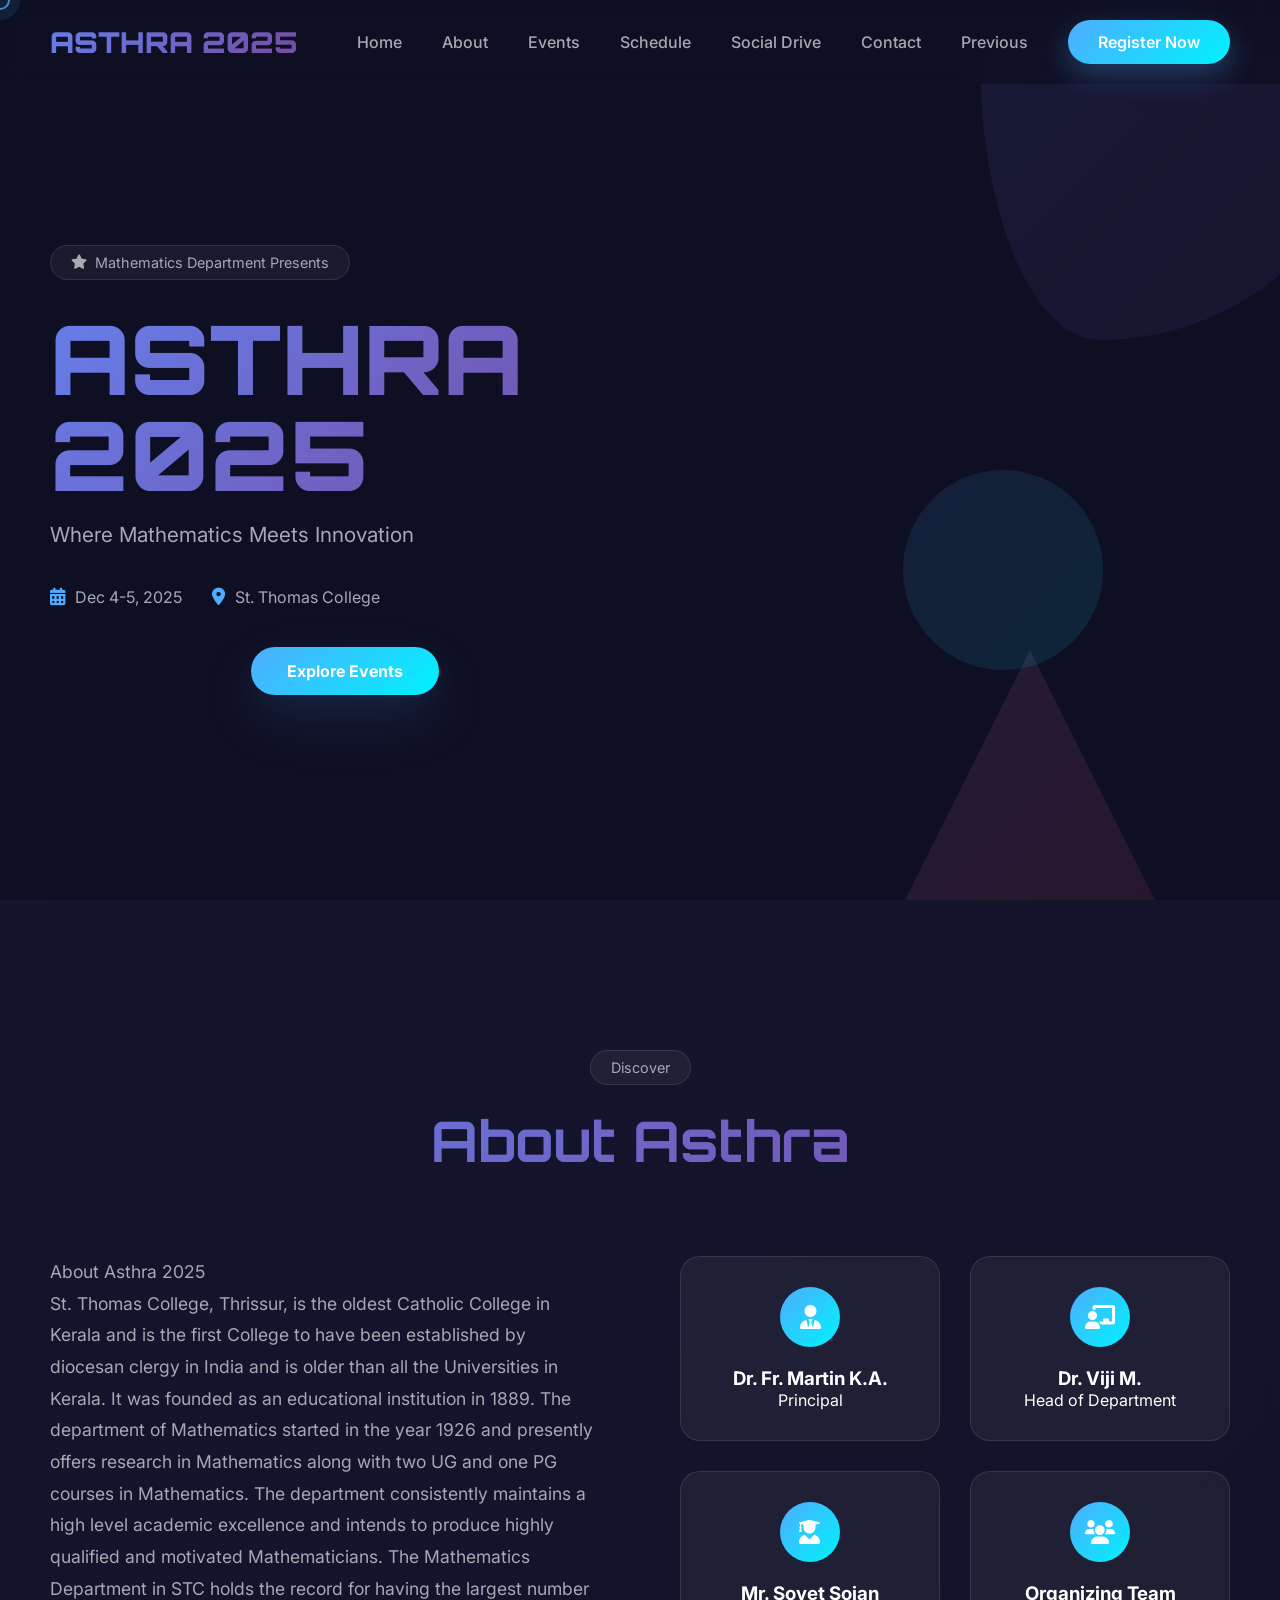
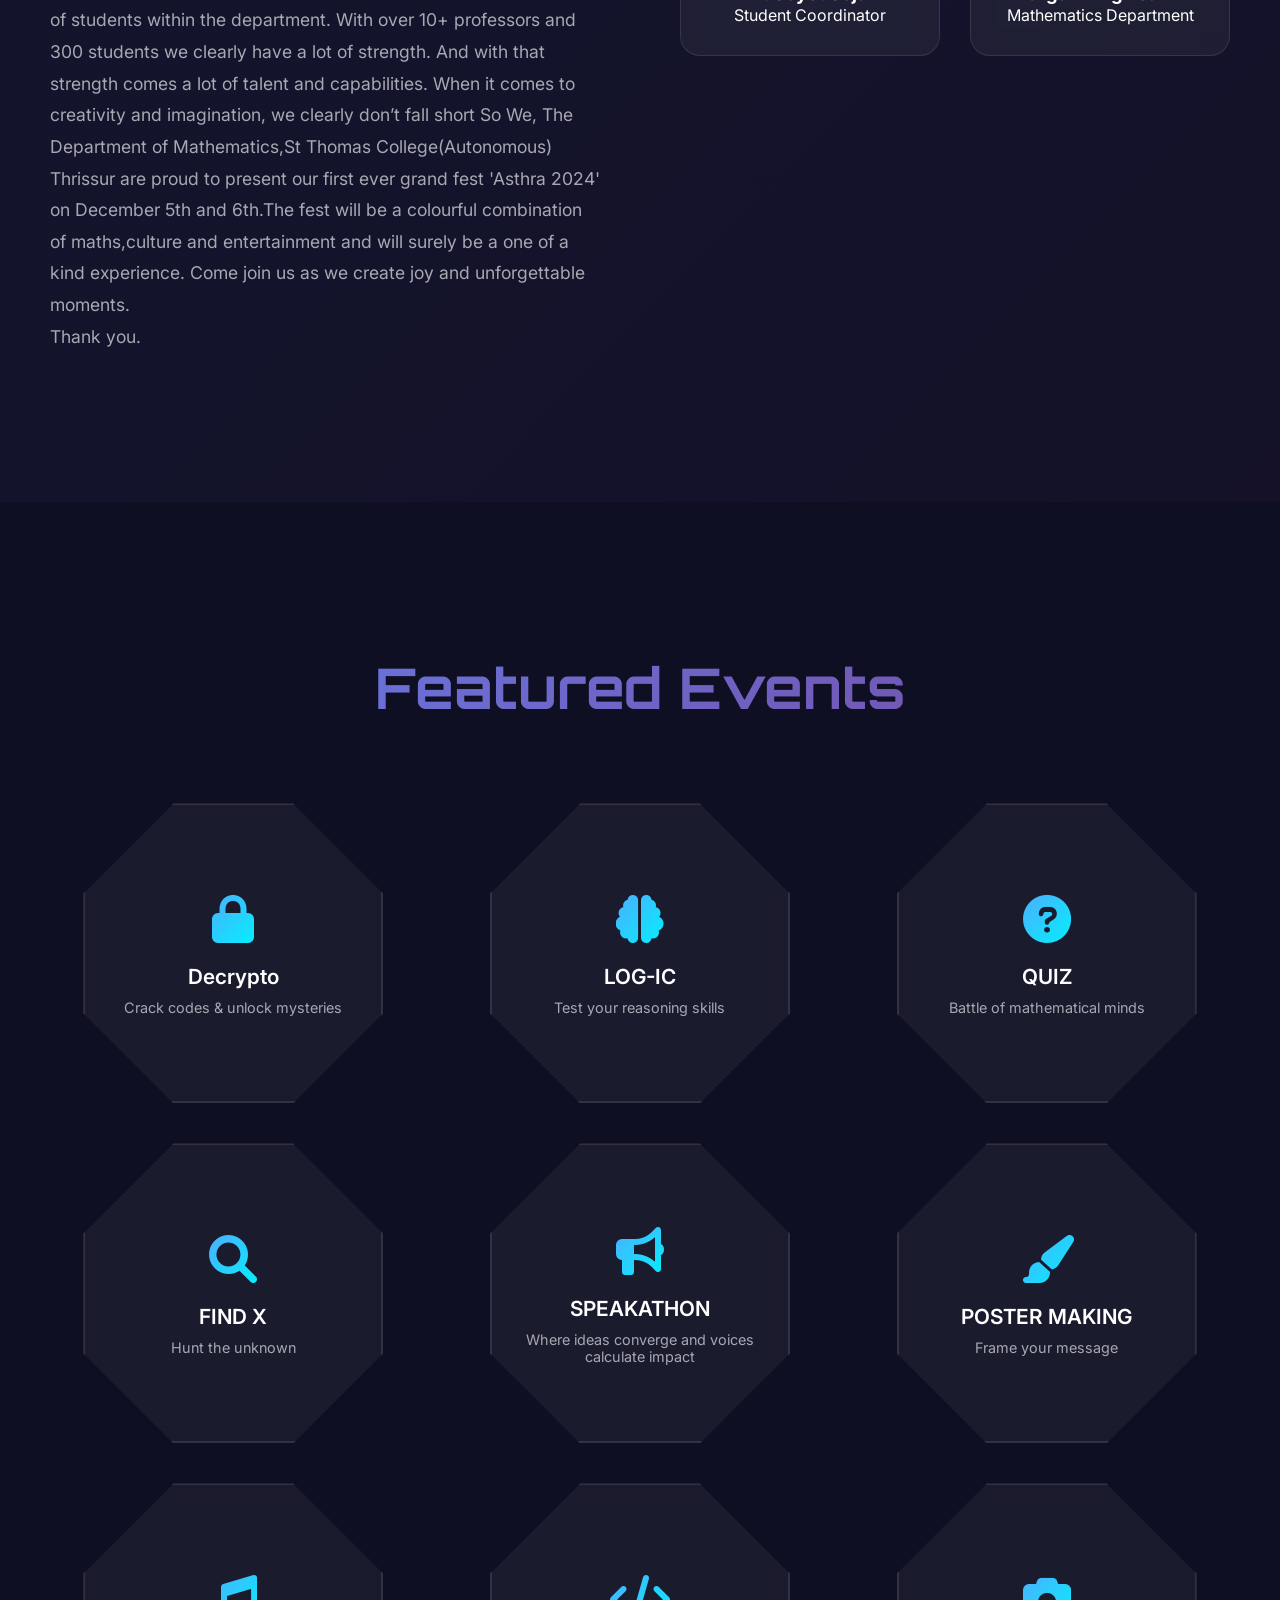
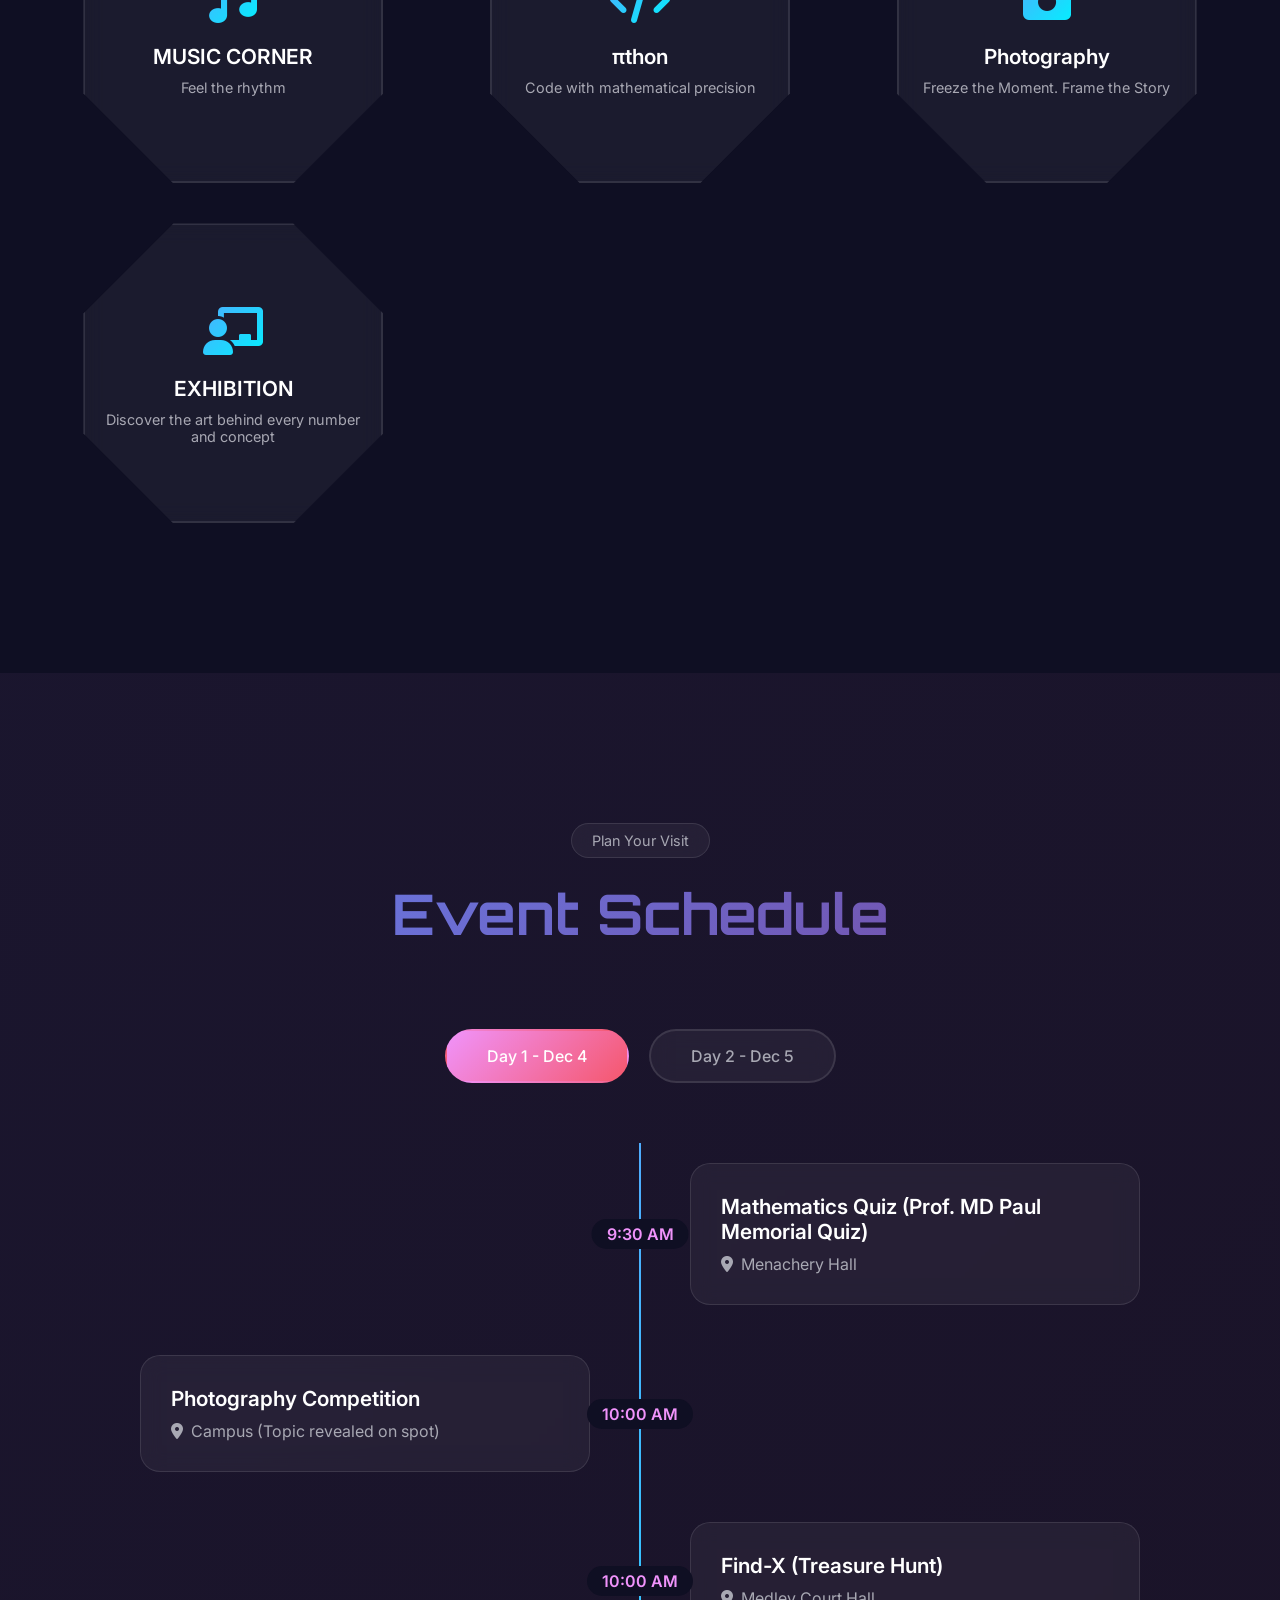
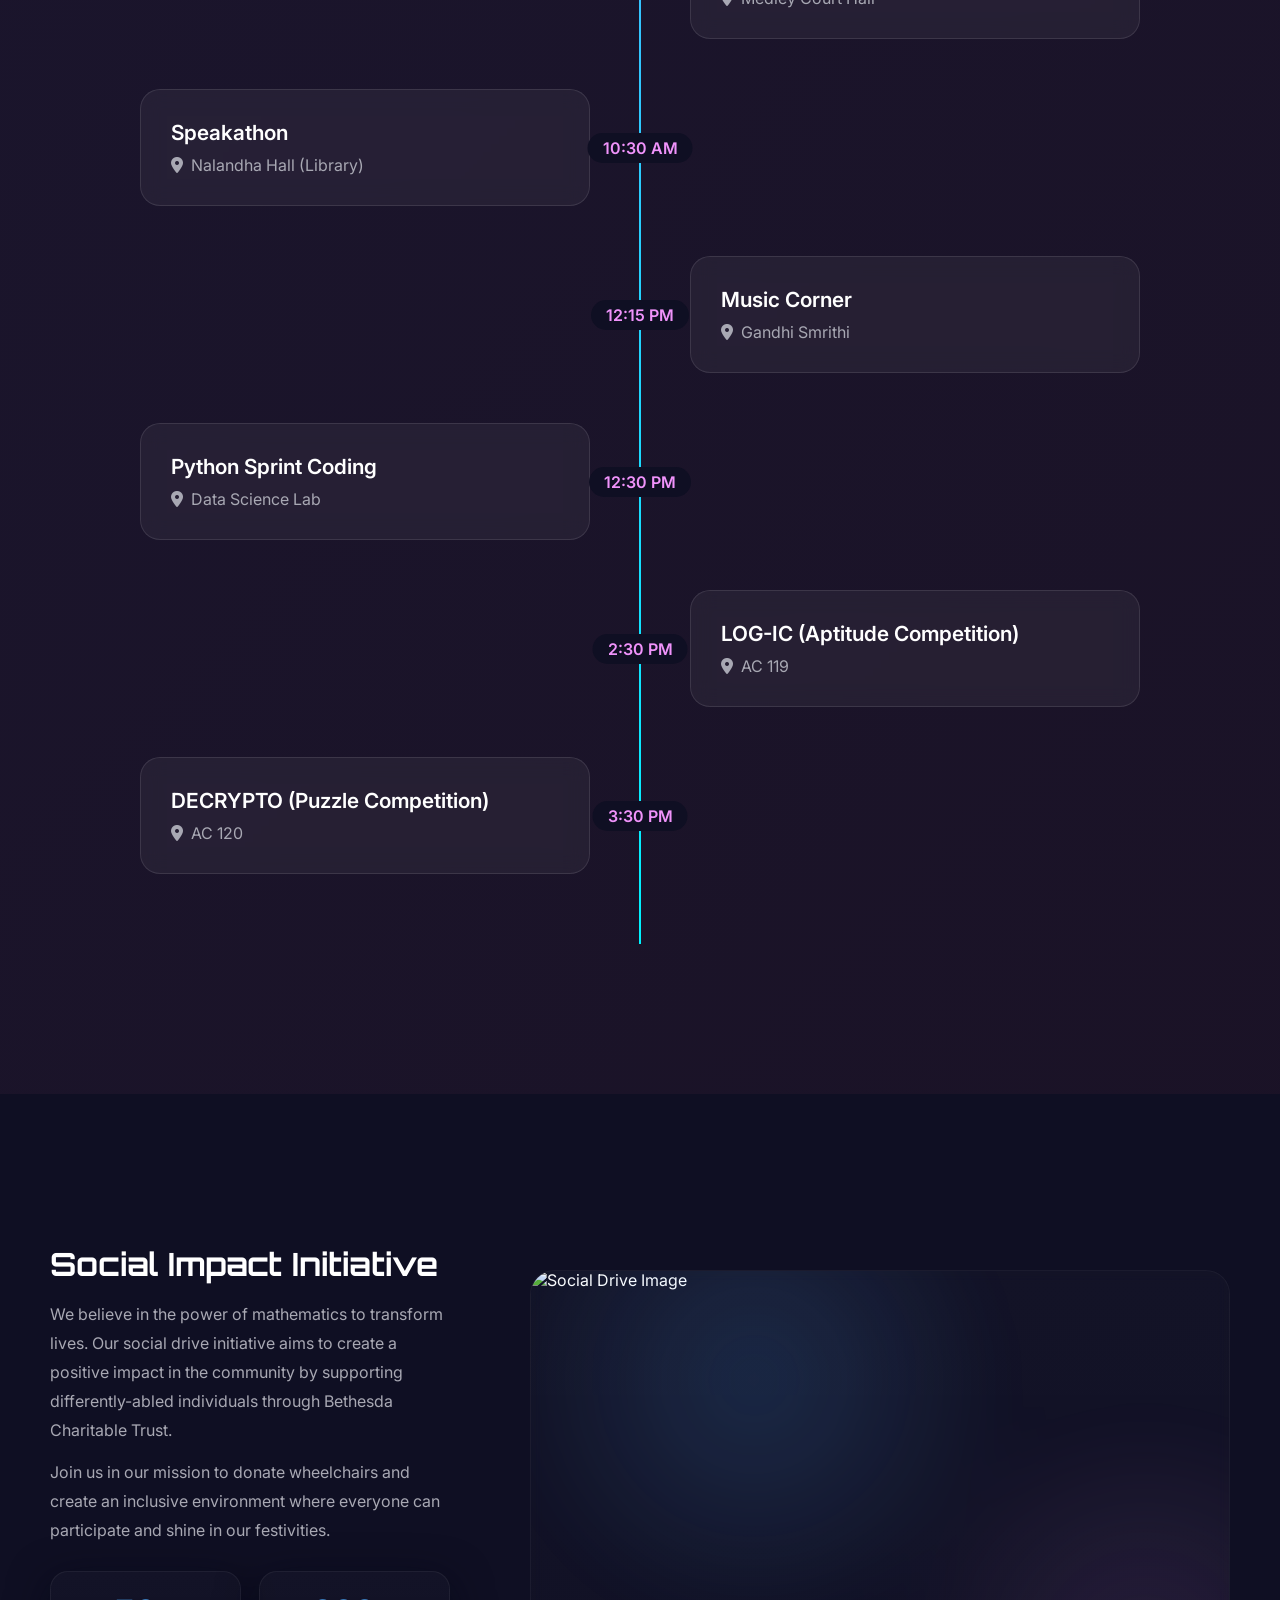
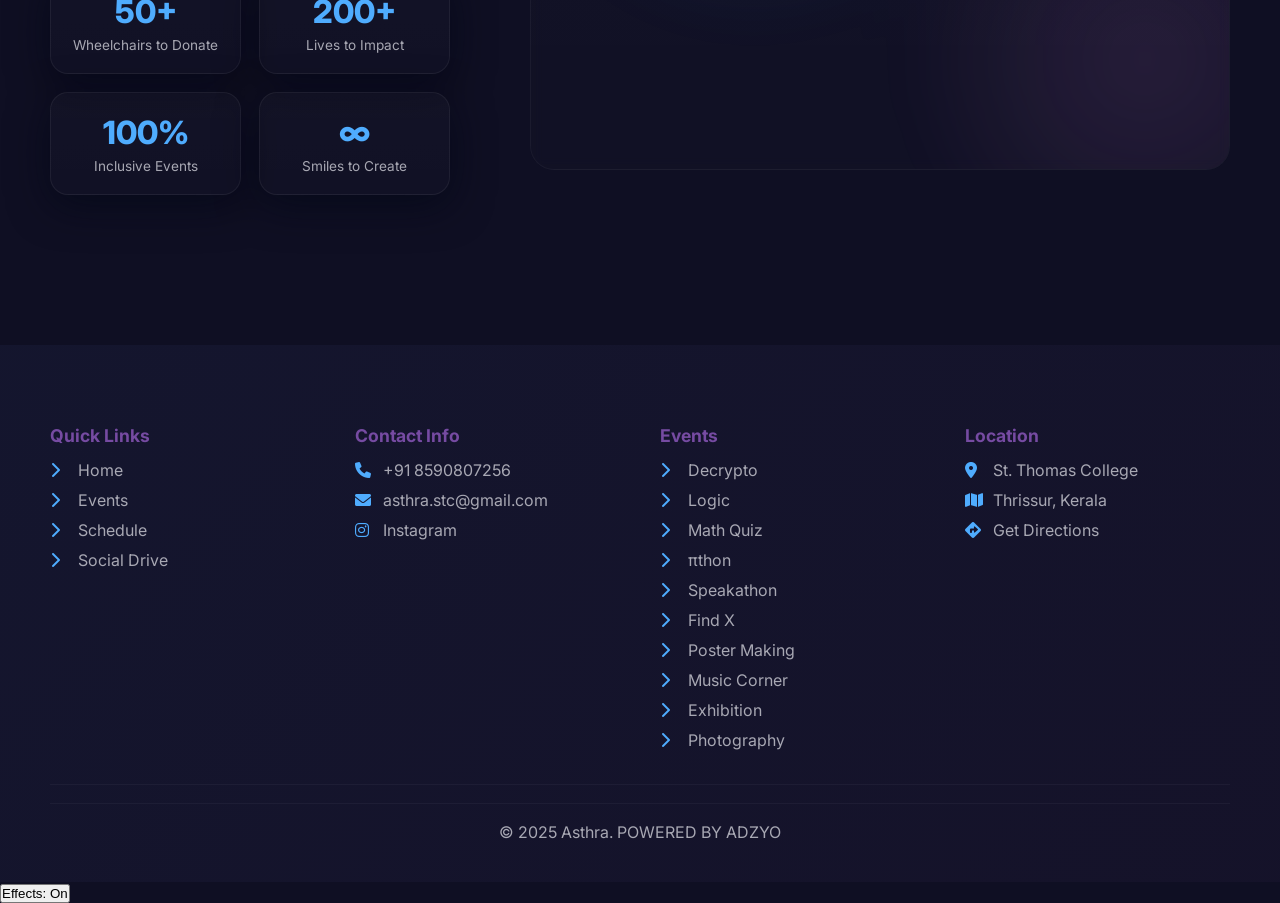
==== commit ccbb7671: "Update index.html" ====
--- a/index.html
+++ b/index.html
@@ -4,6 +4,10 @@
     <meta charset="UTF-8">
     <meta name="viewport" content="width=device-width, initial-scale=1.0">
     <title>ASTHRA 2025 - Mathematical Universe</title>
+    <meta name="theme-color" content="#0f0f23">
+    <!-- Font preconnects to speed up Google Fonts on slow mobile networks -->
+    <link rel="preconnect" href="https://fonts.googleapis.com">
+    <link rel="preconnect" href="https://fonts.gstatic.com" crossorigin>
     <link rel="stylesheet" href="https://cdnjs.cloudflare.com/ajax/libs/font-awesome/6.0.0/css/all.min.css">
     <link rel="stylesheet" href="style.css">
 </head>
@@ -31,7 +35,7 @@
                 <a href="https://asthrastc.github.io/Asthra2k24/" class="nav-link">Previous</a>
                 <a href="https://docs.google.com/forms/d/e/1FAIpQLSfMDnSdE1jTVk_lWYoyHH0kWGlOLfDjdZ1eO4SLAZ0kV4Ul2w/viewform?usp=dialog" class="nav-cta">Register Now</a>
             </div>
-            <div class="menu-toggle">
+            <div class="menu-toggle" role="button" aria-label="Toggle navigation menu" aria-expanded="false">
                 <span></span>
                 <span></span>
                 <span></span>
@@ -434,6 +438,10 @@
         </div>
     </footer>
 
+    <!-- background effects always enabled -->
+    <!-- Mobile-only toggle button (appears on small screens) -->
+    <button id="particles-toggle" aria-pressed="true" aria-label="Toggle background effects">Effects: On</button>
+
     <script>
         // Custom Cursor
         const cursor = document.querySelector('.cursor');
@@ -460,6 +468,15 @@
 
         // Detect touch devices early so we can reduce effects
         const isTouch = ('ontouchstart' in window) || (navigator.maxTouchPoints && navigator.maxTouchPoints > 0);
+
+        // Particles always enabled (unconditional)
+        let particlesEnabled = true;
+        function updateParticlesEnabled() {
+            particlesEnabled = true;
+            canvas.style.display = 'block';
+            if (particlesEnabled && particles.length === 0) initParticles();
+        }
+        updateParticlesEnabled();
 
         const particles = [];
         function getParticleCount() {
@@ -556,14 +573,59 @@
             }
         });
 
-        initParticles();
-        animateParticles();
+        if (particlesEnabled) {
+            initParticles();
+            animateParticles();
+        }
 
         // Resize canvas and reinitialize particles for the new viewport
         window.addEventListener('resize', () => {
             setCanvasSize();
-            initParticles();
+            updateParticlesEnabled();
+            if (particlesEnabled) initParticles();
         });
+
+        // Toggle UI for mobile: allow users to enable/disable particles
+        (function() {
+            const toggle = document.getElementById('particles-toggle');
+            const PREF_KEY = 'particlesEnabled';
+
+            if (!toggle) return;
+
+            function applyParticlesState(enabled) {
+                if (enabled) {
+                    document.body.classList.add('force-particles');
+                    canvas.style.display = 'block';
+                    if (particles.length === 0) initParticles();
+                    if (!animationId) animateParticles();
+                    toggle.setAttribute('aria-pressed', 'true');
+                    toggle.textContent = 'Effects: On';
+                } else {
+                    document.body.classList.remove('force-particles');
+                    if (animationId) cancelAnimationFrame(animationId);
+                    animationId = null;
+                    particles.length = 0;
+                    canvas.style.display = 'none';
+                    toggle.setAttribute('aria-pressed', 'false');
+                    toggle.textContent = 'Effects: Off';
+                }
+            }
+
+            // Initialize from saved preference; default to true (particles on)
+            const saved = localStorage.getItem(PREF_KEY);
+            const initial = (saved === null) ? true : (saved === 'true');
+            applyParticlesState(initial);
+
+            // Wire up click
+            toggle.addEventListener('click', () => {
+                const current = toggle.getAttribute('aria-pressed') === 'true';
+                const next = !current;
+                localStorage.setItem(PREF_KEY, String(next));
+                applyParticlesState(next);
+            });
+
+            // Ensure the toggle is visible on first load for mobile users (CSS controls visibility)
+        })();
 
         // Schedule Tabs
         function showDay(dayId, el) {
@@ -614,6 +676,8 @@
 
         menuToggle.addEventListener('click', () => {
             navMenu.classList.toggle('open');
+            const expanded = navMenu.classList.contains('open');
+            menuToggle.setAttribute('aria-expanded', expanded ? 'true' : 'false');
         });
 
         // Scroll Animations
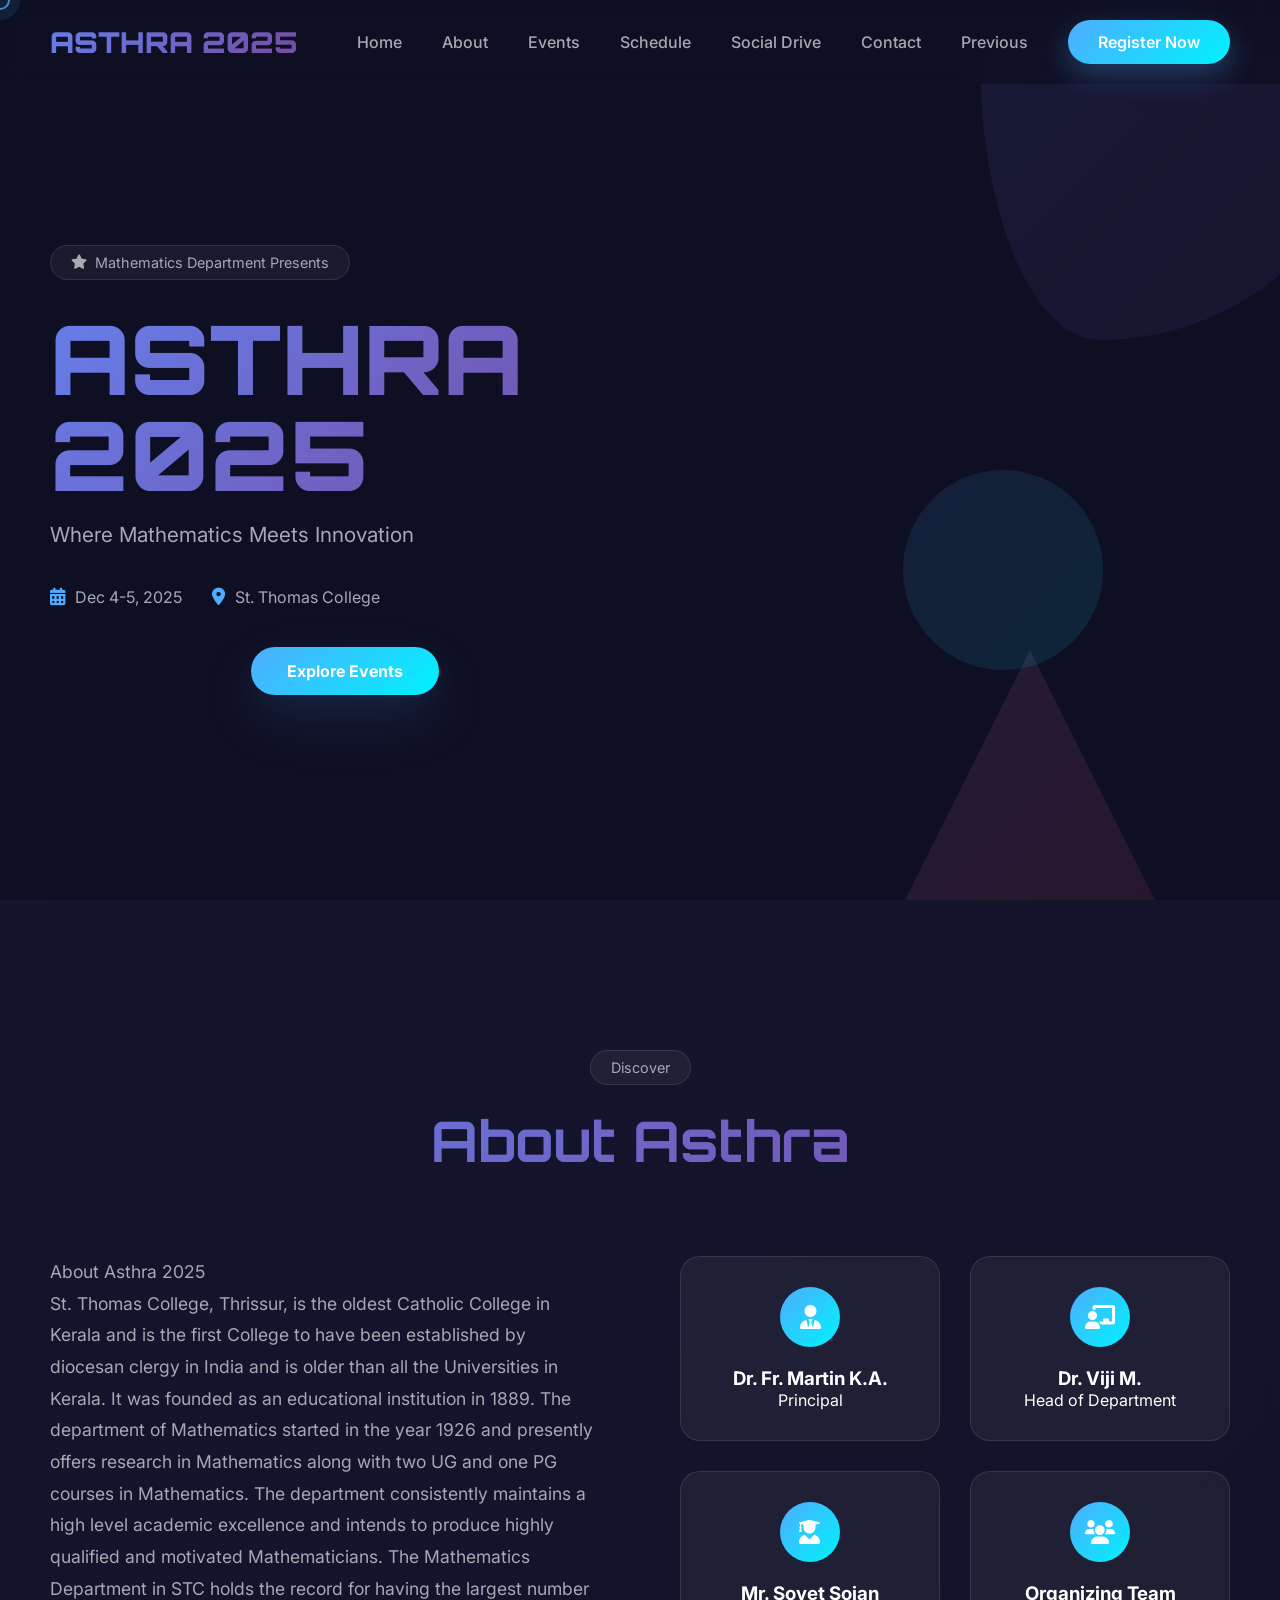
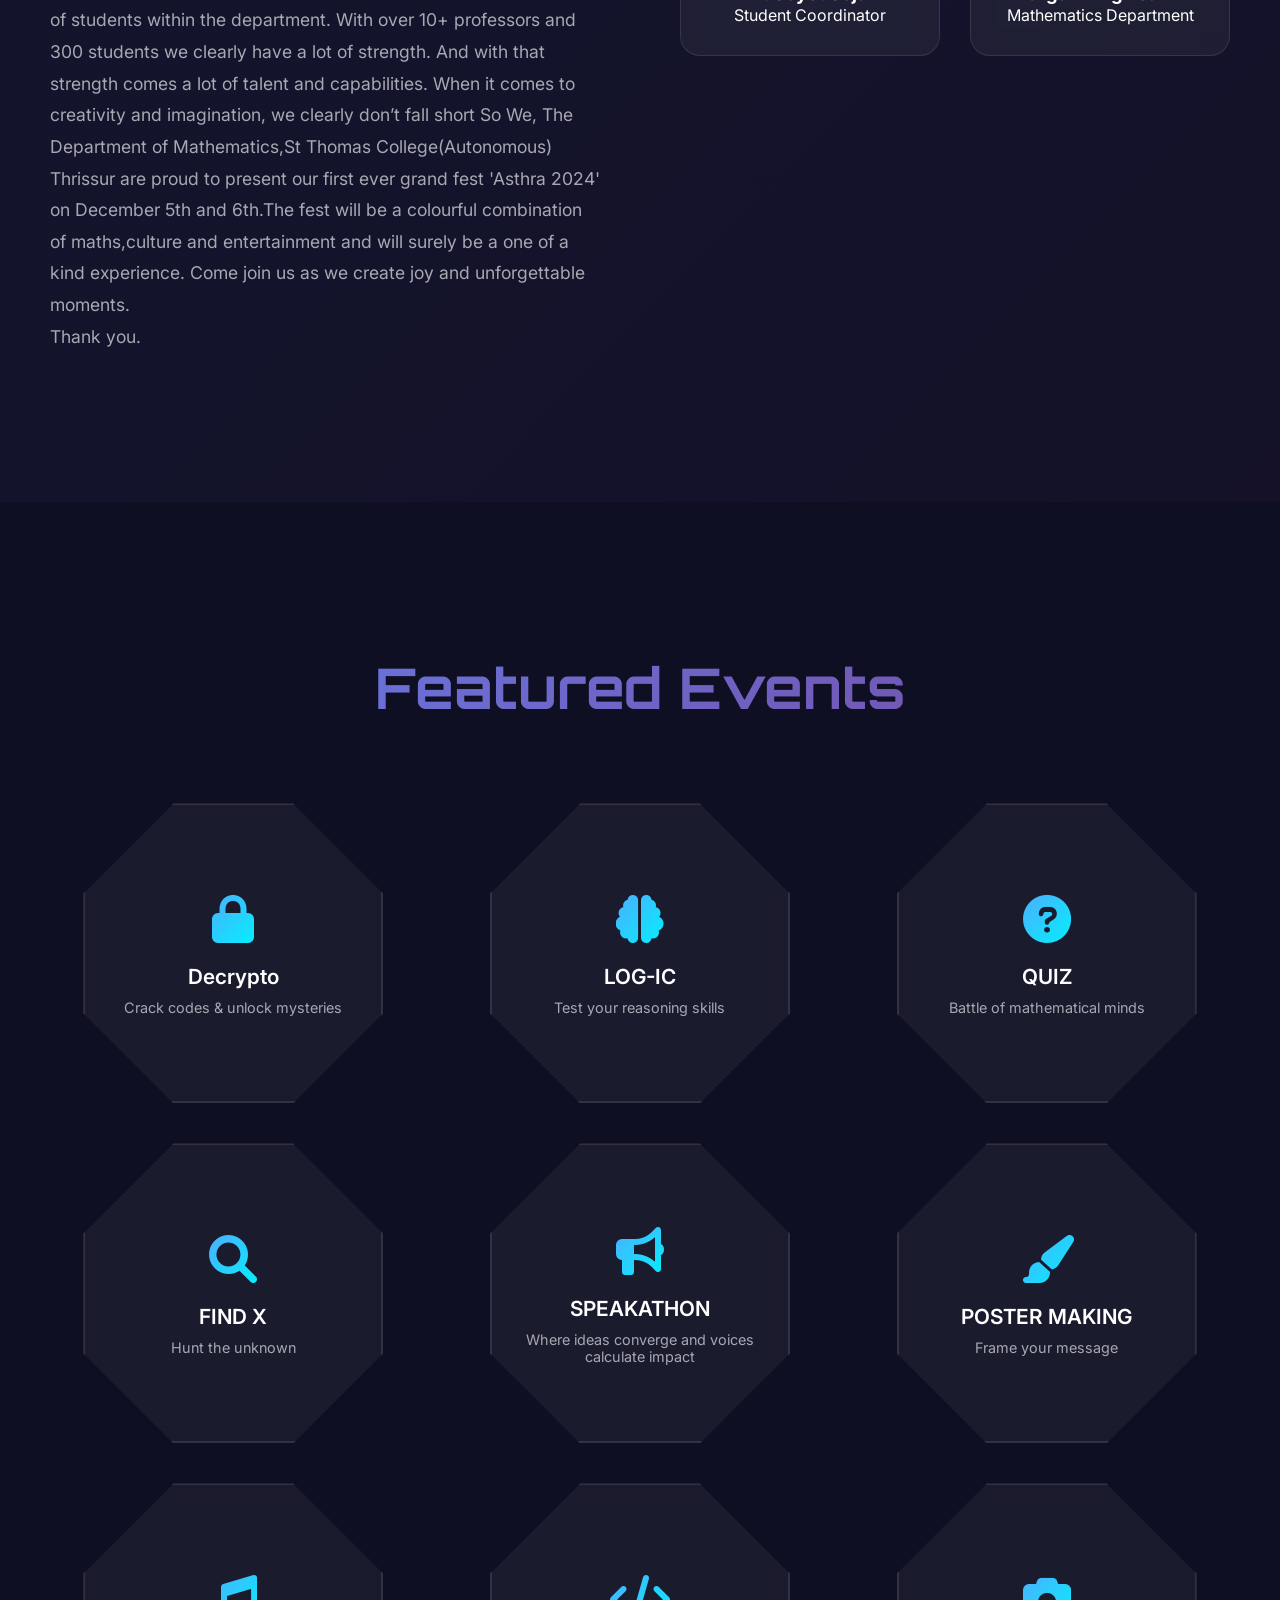
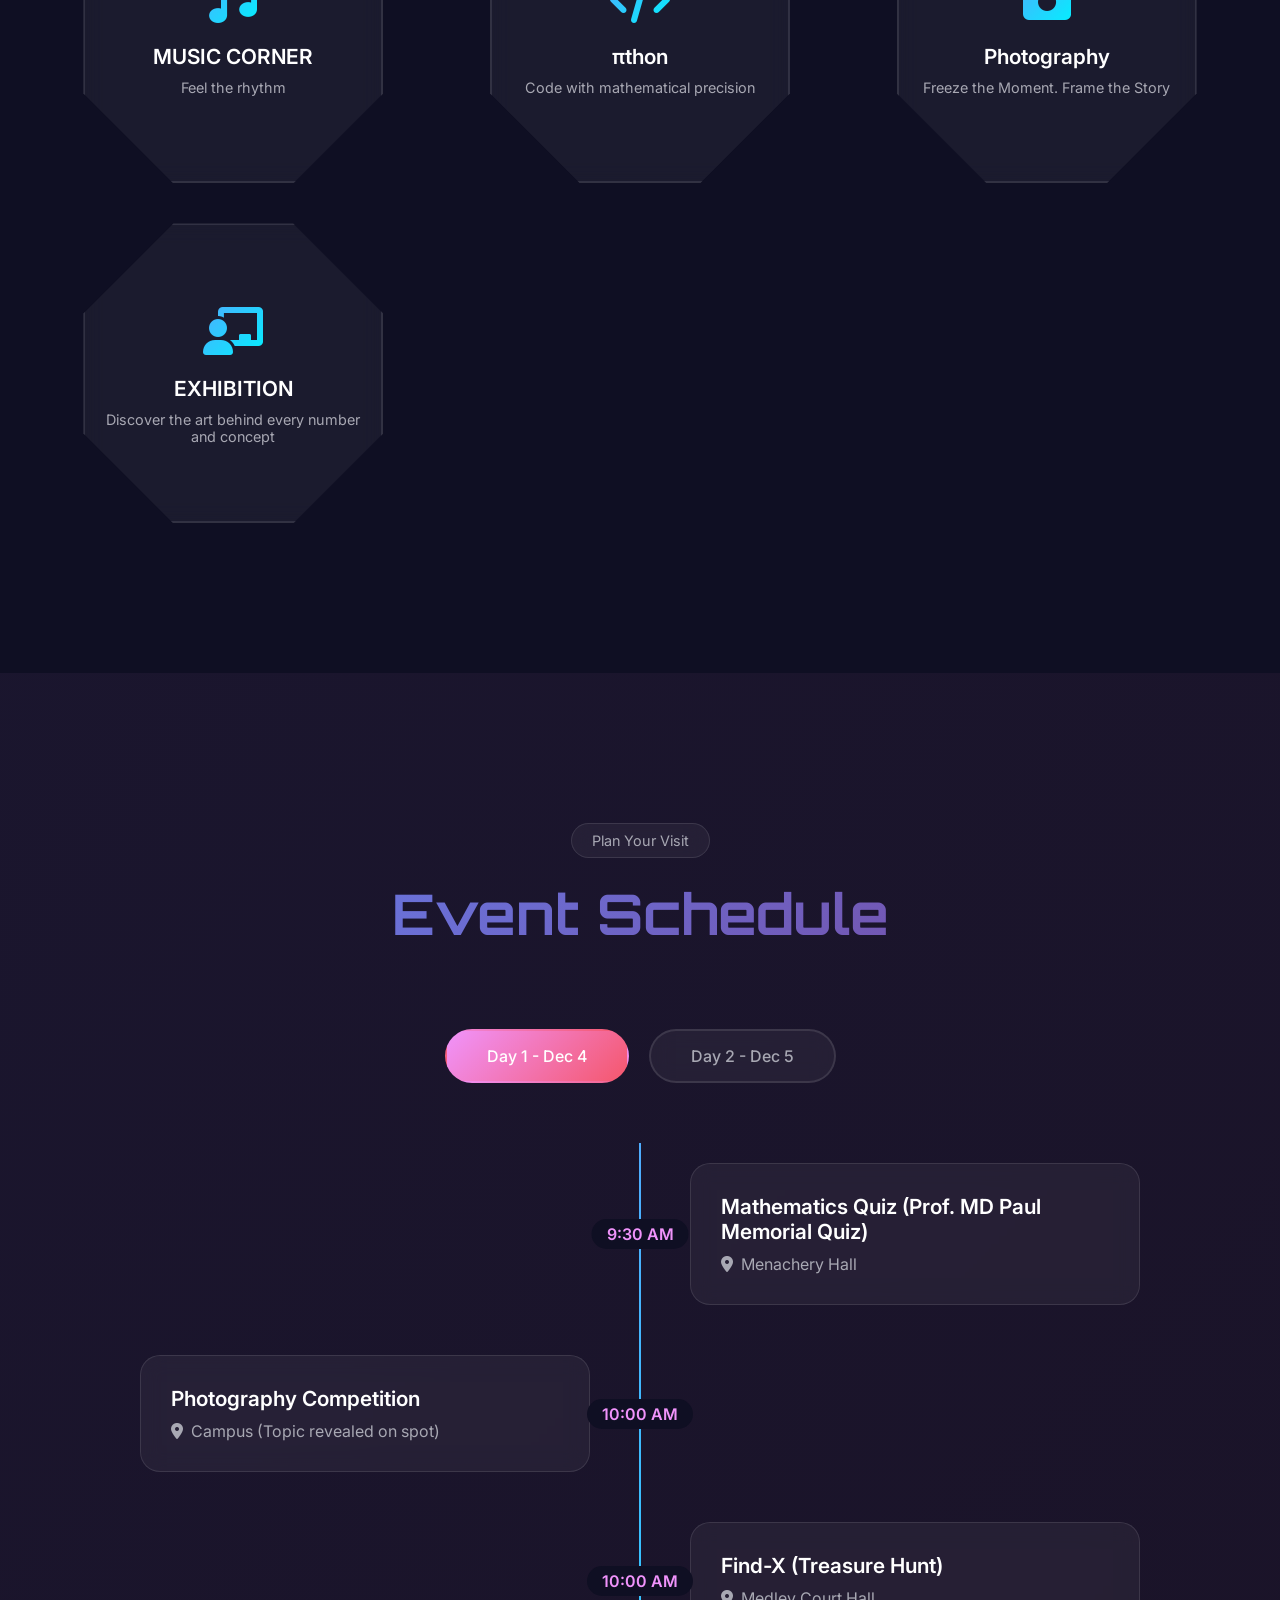
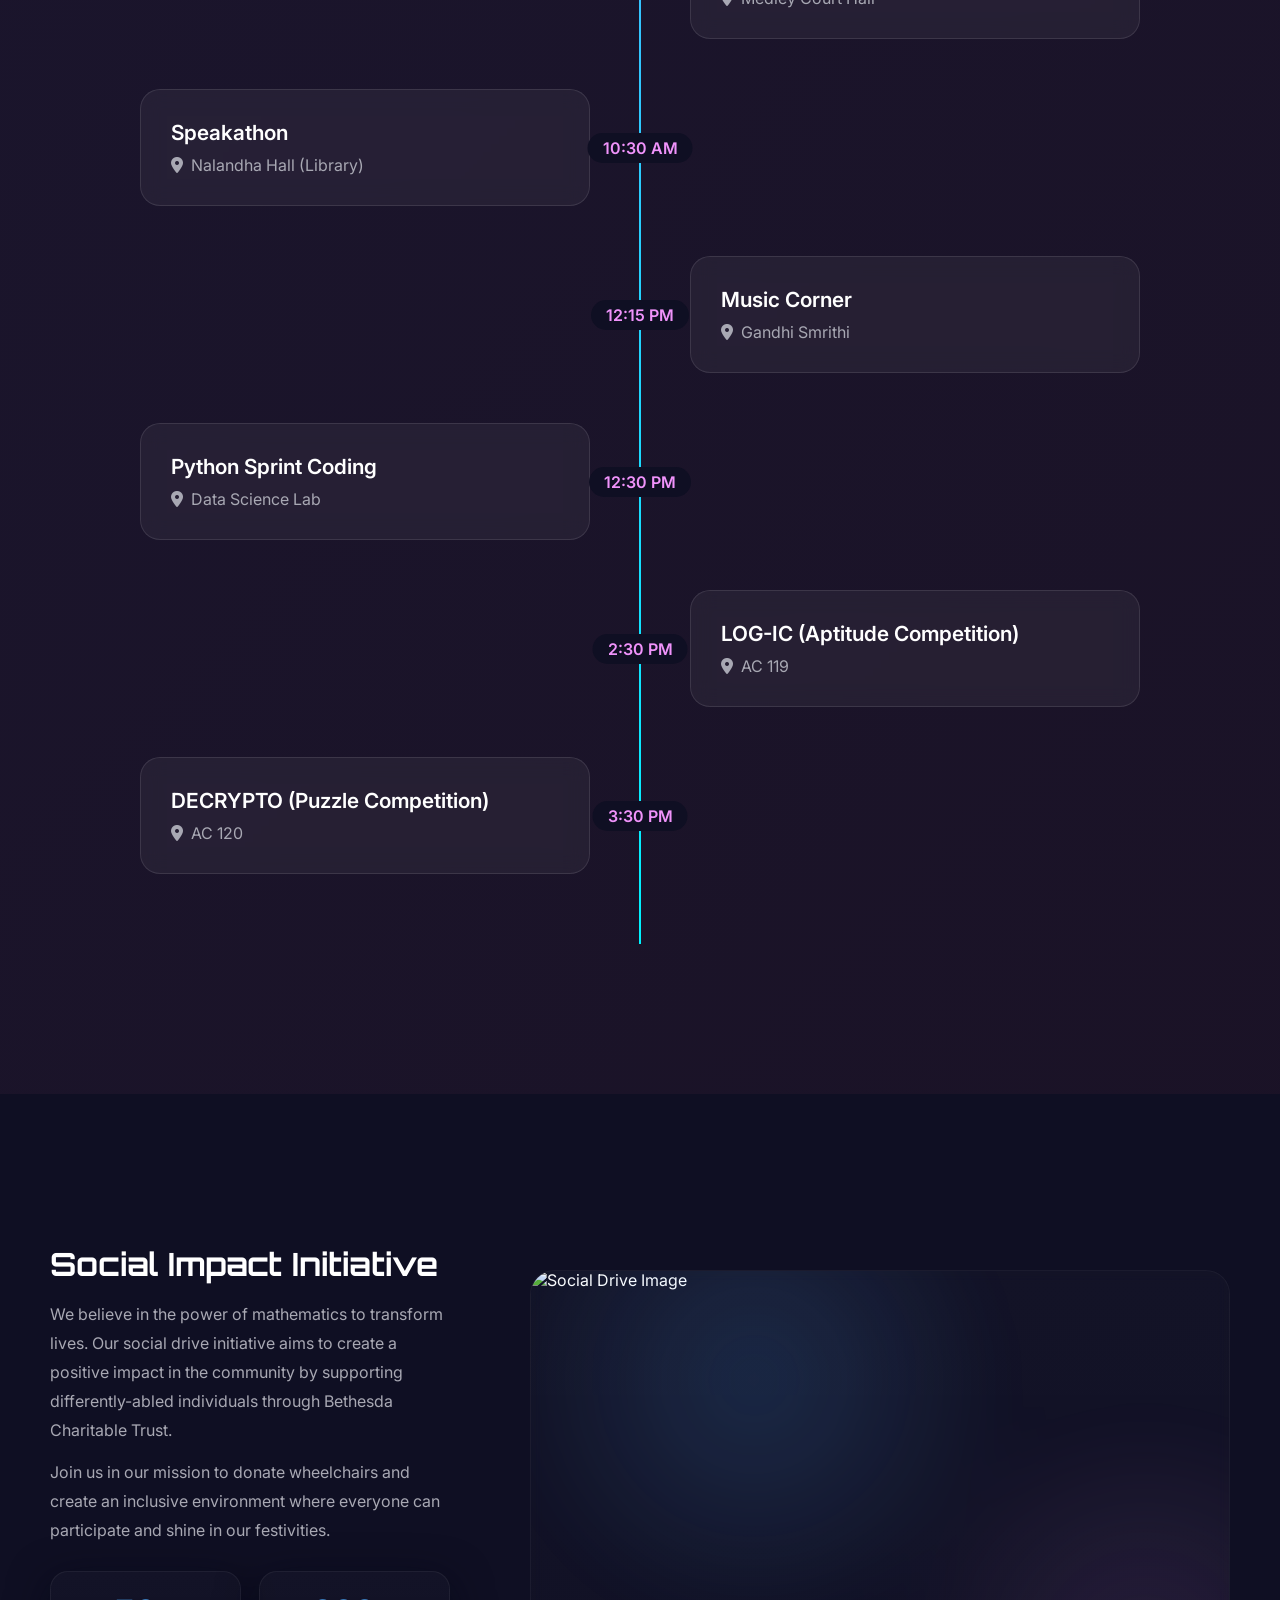
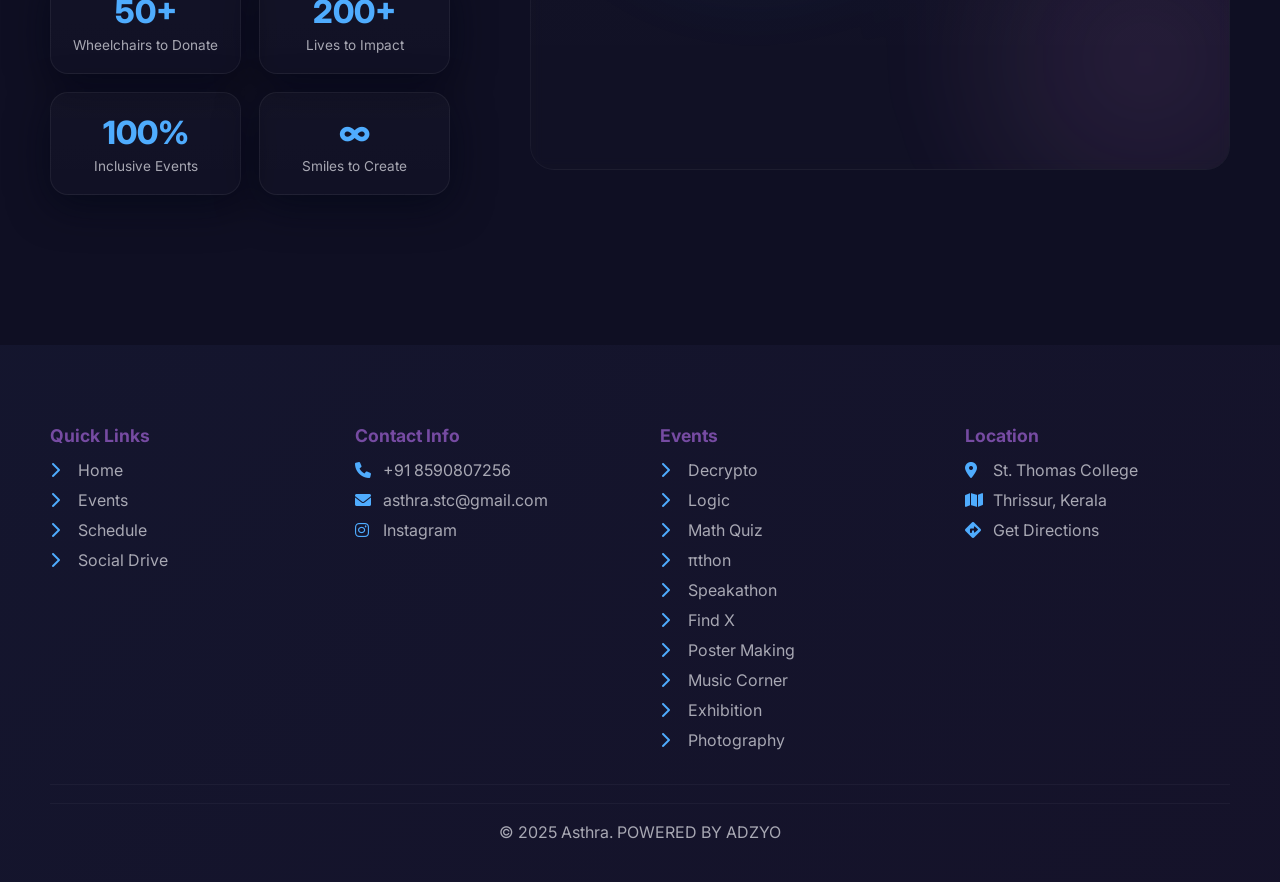
==== commit c9b076e2: "Update index.html" ====
--- a/index.html
+++ b/index.html
@@ -438,10 +438,6 @@
         </div>
     </footer>
 
-    <!-- background effects always enabled -->
-    <!-- Mobile-only toggle button (appears on small screens) -->
-    <button id="particles-toggle" aria-pressed="true" aria-label="Toggle background effects">Effects: On</button>
-
     <script>
         // Custom Cursor
         const cursor = document.querySelector('.cursor');
@@ -469,12 +465,15 @@
         // Detect touch devices early so we can reduce effects
         const isTouch = ('ontouchstart' in window) || (navigator.maxTouchPoints && navigator.maxTouchPoints > 0);
 
-        // Particles always enabled (unconditional)
+        // Disable / hide the particle canvas on very small screens or touch devices to save CPU/battery
         let particlesEnabled = true;
         function updateParticlesEnabled() {
-            particlesEnabled = true;
-            canvas.style.display = 'block';
-            if (particlesEnabled && particles.length === 0) initParticles();
+            particlesEnabled = !isTouch && window.innerWidth >= 420; // conservative threshold
+            if (!particlesEnabled) {
+                canvas.style.display = 'none';
+            } else {
+                canvas.style.display = 'block';
+            }
         }
         updateParticlesEnabled();
 
@@ -585,48 +584,6 @@
             if (particlesEnabled) initParticles();
         });
 
-        // Toggle UI for mobile: allow users to enable/disable particles
-        (function() {
-            const toggle = document.getElementById('particles-toggle');
-            const PREF_KEY = 'particlesEnabled';
-
-            if (!toggle) return;
-
-            function applyParticlesState(enabled) {
-                if (enabled) {
-                    document.body.classList.add('force-particles');
-                    canvas.style.display = 'block';
-                    if (particles.length === 0) initParticles();
-                    if (!animationId) animateParticles();
-                    toggle.setAttribute('aria-pressed', 'true');
-                    toggle.textContent = 'Effects: On';
-                } else {
-                    document.body.classList.remove('force-particles');
-                    if (animationId) cancelAnimationFrame(animationId);
-                    animationId = null;
-                    particles.length = 0;
-                    canvas.style.display = 'none';
-                    toggle.setAttribute('aria-pressed', 'false');
-                    toggle.textContent = 'Effects: Off';
-                }
-            }
-
-            // Initialize from saved preference; default to true (particles on)
-            const saved = localStorage.getItem(PREF_KEY);
-            const initial = (saved === null) ? true : (saved === 'true');
-            applyParticlesState(initial);
-
-            // Wire up click
-            toggle.addEventListener('click', () => {
-                const current = toggle.getAttribute('aria-pressed') === 'true';
-                const next = !current;
-                localStorage.setItem(PREF_KEY, String(next));
-                applyParticlesState(next);
-            });
-
-            // Ensure the toggle is visible on first load for mobile users (CSS controls visibility)
-        })();
-
         // Schedule Tabs
         function showDay(dayId, el) {
             const days = document.querySelectorAll('.timeline');
--- a/style.css
+++ b/style.css
@@ -264,3 +264,79 @@
     gap: 16px;
     z-index: 1001;
 }
+/* ======== RESPONSIVE FIXES (REPLACE OLD MEDIA QUERIES) ======== */
+
+/* 💠 GLOBAL SCALING FIX */
+html, body {
+    max-width: 100% !important;
+    overflow-x: hidden !important;
+}
+
+/* 🌐 MAKE NAV ALWAYS ON TOP */
+.nav-container {
+    width: 100%;
+    z-index: 2000;
+}
+
+/* 📌 TABLET VIEW */
+@media (max-width: 1024px) {
+    .about-content { grid-template-columns: 1fr; gap:50px; }
+    .hexagon-grid { grid-template-columns: repeat(2,1fr); }
+    .social-container { grid-template-columns: 1fr; }
+    .footer-content { grid-template-columns: repeat(2,1fr); }
+    .nav-menu { gap: 20px; }
+}
+
+/* 📱 MOBILE VIEW */
+@media (max-width: 768px) {
+    /* Navigation */
+    .nav-container { padding: 12px 18px; }
+    .nav-menu { display: none; }
+    .menu-toggle { display: flex; }
+    .logo-container { font-size: 1.4rem; }
+
+    /* Hero - Fix center alignment */
+    .hero-section { flex-direction: column; padding-top: 100px; text-align: center; }
+    .hero-left { padding: 40px 20px; align-items:center; text-align:center; width:100%; }
+    .hero-right { display:none; }
+
+    /* Hexagons */
+    .hexagon-grid { grid-template-columns: 1fr; }
+
+    /* Timeline */
+    .timeline::before { display: none; }
+    .timeline-item { flex-direction: column !important; padding: 14px 0 !important; align-items: flex-start !important; }
+    .timeline-content { width: 100%; }
+    .timeline-time { margin-bottom: 10px; }
+    .timeline-dot { display: none; }
+
+    /* Footer */
+    .footer-content { grid-template-columns: 1fr; text-align: center; }
+}
+
+/* 📱 SMALL PHONES */
+@media (max-width: 480px) {
+    body { font-size: 15px; }
+    .hero-title { font-size: clamp(2rem, 9vw, 3.5rem); }
+    .hero-subtitle { font-size: 1rem; }
+    .hero-left { padding: 30px 16px; }
+    .geometric-bg { display: none !important; }
+    .cursor, .cursor-follower { display: none !important; }
+    .footer { padding: 40px 20px; }
+}
+
+/* 📌 Mobile Nav */
+.nav-menu.open {
+    display: flex !important;
+    position: absolute;
+    top: 70px;
+    left: 0;
+    right: 0;
+    flex-direction: column;
+    background: rgba(15, 15, 35, 0.95);
+    backdrop-filter: blur(10px);
+    padding: 20px;
+    gap: 16px;
+    z-index: 2100;
+}
+
